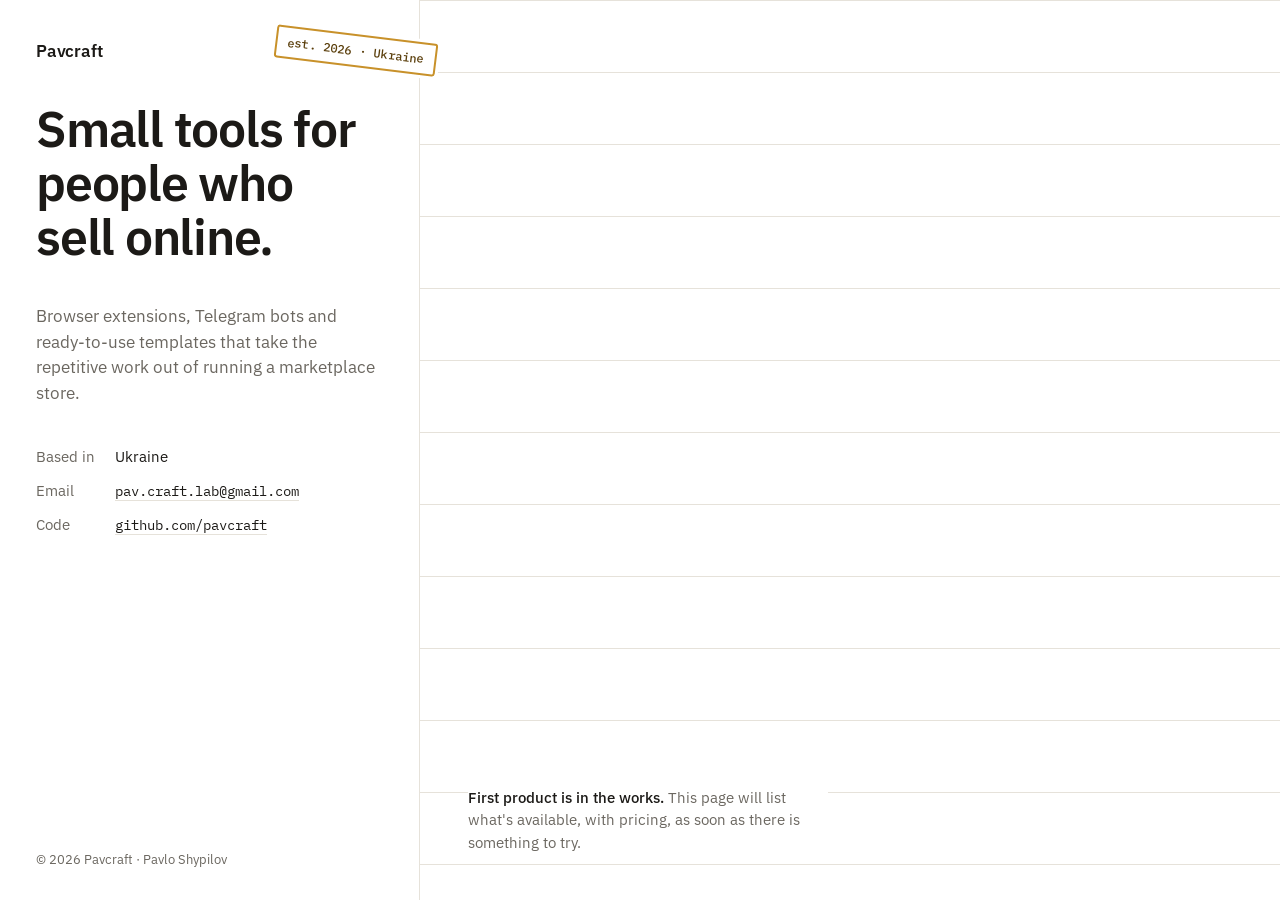
==== public/index.html @ 3c93ed0f "Add wrangler config for Cloudflare static assets Co-Authored-By: Claude Fable 5.1 <noreply@anthropic" ====
<!doctype html>
<html lang="en">
<head>
<meta charset="utf-8">
<meta name="viewport" content="width=device-width, initial-scale=1">
<title>Pavcraft</title>
<meta name="description" content="Pavcraft builds small software tools and automation for online sellers — browser extensions, Telegram bots and ready-to-use templates.">
<link rel="icon" href="data:image/svg+xml,%3Csvg xmlns='http://www.w3.org/2000/svg' viewBox='0 0 32 32'%3E%3Crect width='32' height='32' rx='4' fill='%23C8912A'/%3E%3Ctext x='16' y='22' font-family='sans-serif' font-size='18' font-weight='700' text-anchor='middle' fill='%23fff'%3EP%3C/text%3E%3C/svg%3E">
<link rel="preconnect" href="https://fonts.googleapis.com">
<link rel="preconnect" href="https://fonts.gstatic.com" crossorigin>
<link href="https://fonts.googleapis.com/css2?family=IBM+Plex+Mono:wght@400;500&family=IBM+Plex+Sans:wght@400;500;600&display=swap" rel="stylesheet">
<style>
  :root{
    --paper:#FFFFFF; --ink:#1C1A17; --muted:#6B6760; --line:#E6E2DA; --tag:#C8912A; --tag-ink:#5A3E0B;
  }
  *{box-sizing:border-box}
  html,body{margin:0;background:var(--paper);color:var(--ink);font-family:"IBM Plex Sans",system-ui,sans-serif;-webkit-font-smoothing:antialiased}
  body{min-height:100svh;display:grid;grid-template-columns:minmax(300px,420px) 1fr}
  .tag{
    border-right:1px solid var(--line);
    padding:40px 36px 32px;
    display:flex;flex-direction:column;gap:40px;
    position:relative;
  }
  .brand{font-size:17px;font-weight:600;letter-spacing:-.01em}
  h1{
    margin:0;font-size:clamp(34px,4.2vw,50px);line-height:1.08;letter-spacing:-.025em;font-weight:600;
    text-wrap:balance;max-width:11ch;
  }
  .what{color:var(--muted);font-size:17px;line-height:1.5;max-width:34ch;margin:0}
  dl{margin:0;display:grid;grid-template-columns:max-content 1fr;column-gap:20px;row-gap:12px;font-size:15px;line-height:1.45}
  dt{color:var(--muted)}
  dd{margin:0}
  dd a{color:var(--ink);text-decoration:none;border-bottom:1px solid var(--line);font-family:"IBM Plex Mono",ui-monospace,monospace;font-size:14px}
  dd a:hover{border-color:var(--ink)}
  dd a:focus-visible{outline:2px solid var(--tag);outline-offset:3px;border-radius:2px}
  .foot{margin-top:auto;color:var(--muted);font-size:13px}
  .stamp{
    position:absolute;right:-18px;top:34px;transform:rotate(7deg);
    font-family:"IBM Plex Mono",ui-monospace,monospace;font-size:12px;font-weight:500;letter-spacing:.02em;
    color:var(--tag-ink);background:var(--paper);
    border:2px solid var(--tag);border-radius:3px;padding:7px 10px;
    box-shadow:0 0 0 3px var(--paper);
  }
  .field{
    padding:40px 48px;display:flex;align-items:flex-end;
    background:
      linear-gradient(var(--line) 1px, transparent 1px) 0 0/100% 72px,
      var(--paper);
  }
  .note{color:var(--muted);font-size:15px;max-width:40ch;line-height:1.5;background:var(--paper);padding:6px 0;margin:0}
  .note strong{color:var(--ink);font-weight:500}
  @media (max-width:760px){
    body{grid-template-columns:1fr}
    .tag{border-right:0;border-bottom:1px solid var(--line);padding:32px 22px 28px;gap:28px}
    .stamp{right:14px;top:22px}
    .field{padding:28px 22px 40px;min-height:220px}
  }
  @media (prefers-reduced-motion:no-preference){
    .stamp{animation:settle .5s cubic-bezier(.2,.8,.2,1) both}
    @keyframes settle{from{transform:rotate(7deg) scale(1.15);opacity:0}to{transform:rotate(7deg) scale(1);opacity:1}}
  }
</style>
</head>
<body>
  <aside class="tag">
    <div class="brand">Pavcraft</div>
    <h1>Small tools for people who sell online.</h1>
    <p class="what">Browser extensions, Telegram bots and ready-to-use templates that take the repetitive work out of running a marketplace store.</p>
    <dl>
      <dt>Based in</dt><dd>Ukraine</dd>
      <dt>Email</dt><dd><a href="mailto:pav.craft.lab@gmail.com">pav.craft.lab@gmail.com</a></dd>
      <dt>Code</dt><dd><a href="https://github.com/pavcraft" rel="me">github.com/pavcraft</a></dd>
    </dl>
    <div class="foot">© 2026 Pavcraft · Pavlo Shypilov</div>
    <div class="stamp" aria-hidden="true">est. 2026 · Ukraine</div>
  </aside>
  <main class="field">
    <p class="note"><strong>First product is in the works.</strong> This page will list what's available, with pricing, as soon as there is something to try.</p>
  </main>
</body>
</html>
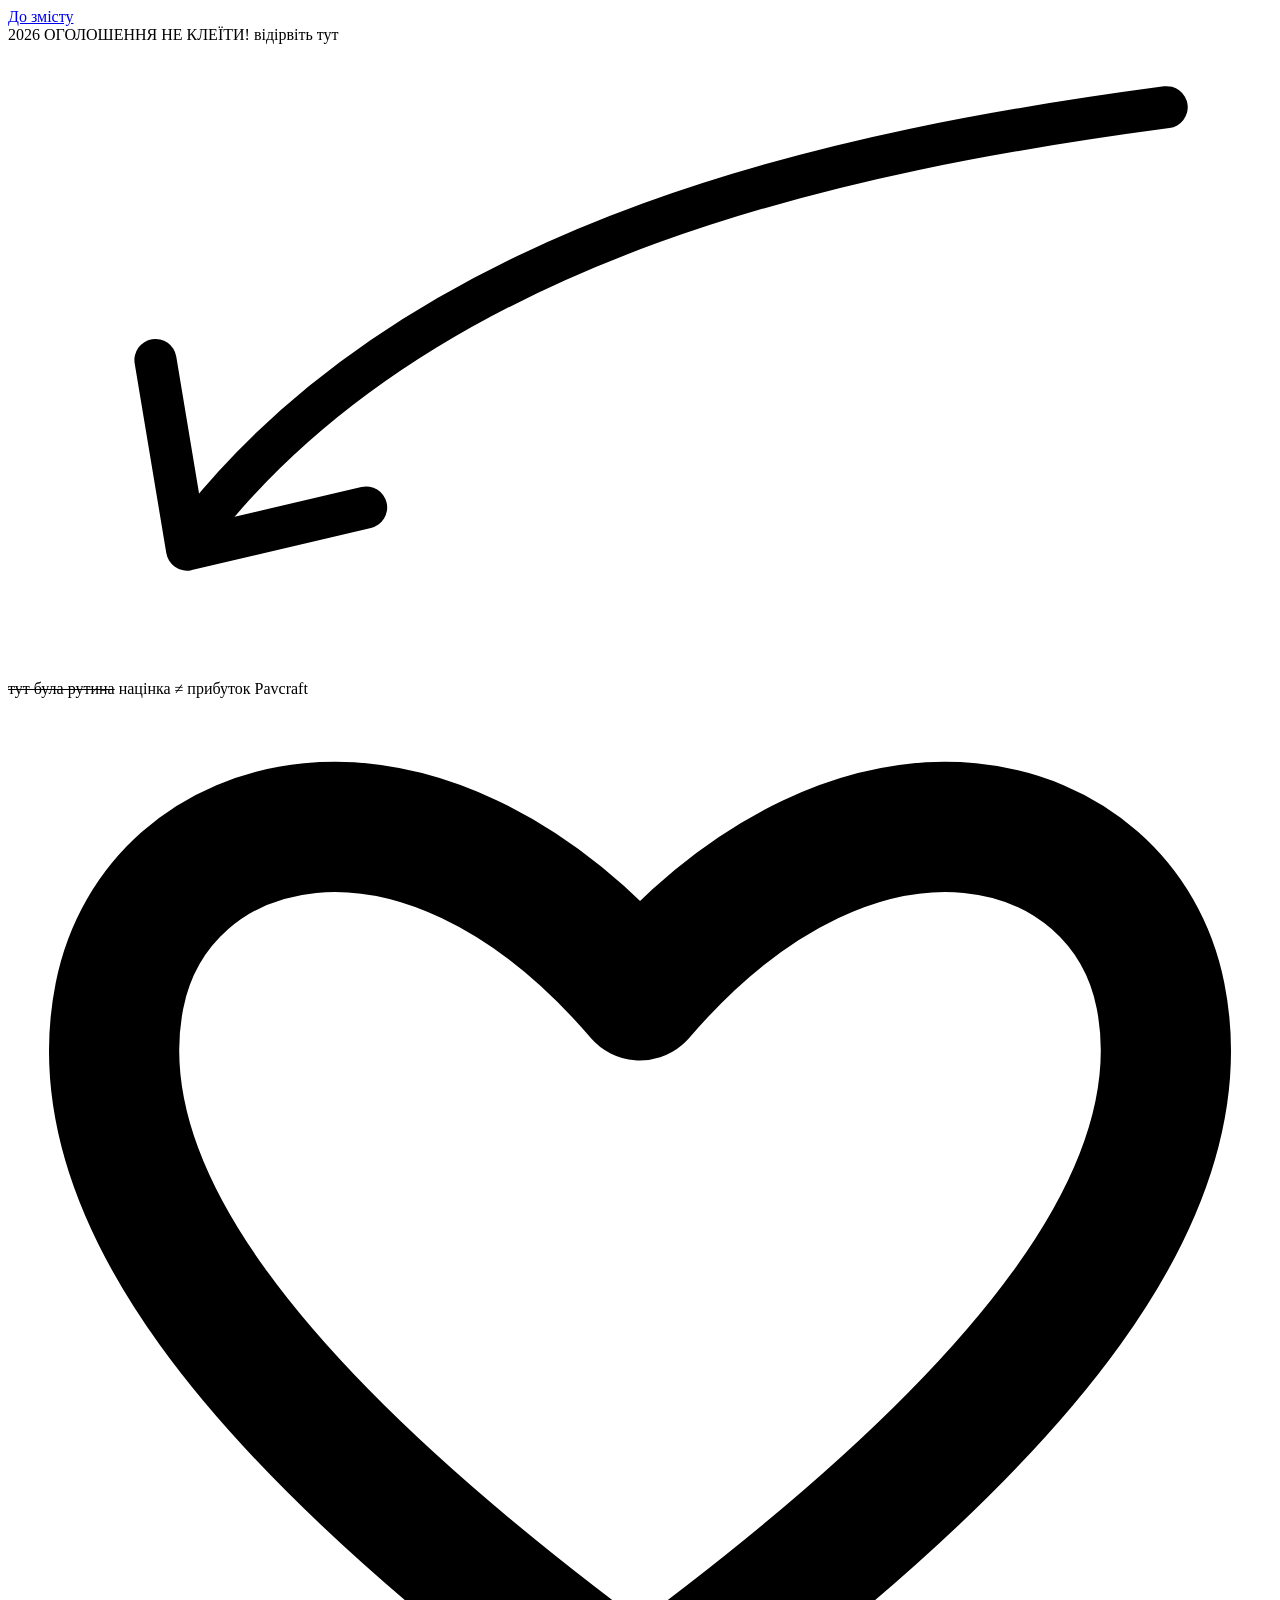
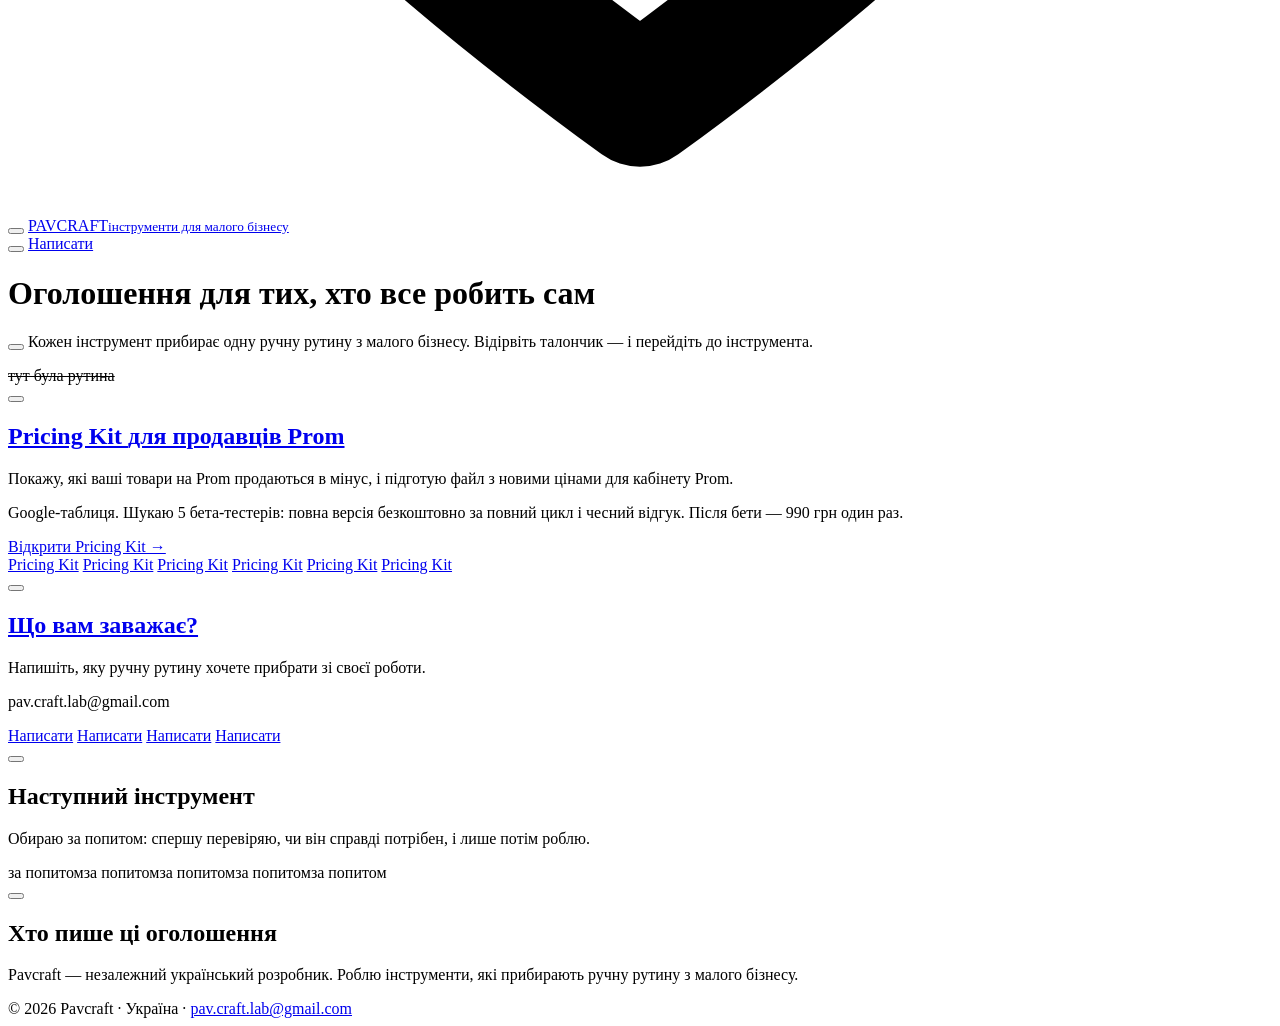
==== commit aedd3194: "Redesign home as a stairwell notice wall" ====
--- a/public/index.html
+++ b/public/index.html
@@ -1,82 +1,192 @@
-<!doctype html>
-<html lang="en">
-<head>
-<meta charset="utf-8">
-<meta name="viewport" content="width=device-width, initial-scale=1">
-<title>Pavcraft</title>
-<meta name="description" content="Pavcraft builds small software tools and automation for online sellers — browser extensions, Telegram bots and ready-to-use templates.">
-<link rel="icon" href="data:image/svg+xml,%3Csvg xmlns='http://www.w3.org/2000/svg' viewBox='0 0 32 32'%3E%3Crect width='32' height='32' rx='4' fill='%23C8912A'/%3E%3Ctext x='16' y='22' font-family='sans-serif' font-size='18' font-weight='700' text-anchor='middle' fill='%23fff'%3EP%3C/text%3E%3C/svg%3E">
-<link rel="preconnect" href="https://fonts.googleapis.com">
-<link rel="preconnect" href="https://fonts.gstatic.com" crossorigin>
-<link href="https://fonts.googleapis.com/css2?family=IBM+Plex+Mono:wght@400;500&family=IBM+Plex+Sans:wght@400;500;600&display=swap" rel="stylesheet">
-<style>
-  :root{
-    --paper:#FFFFFF; --ink:#1C1A17; --muted:#6B6760; --line:#E6E2DA; --tag:#C8912A; --tag-ink:#5A3E0B;
-  }
-  *{box-sizing:border-box}
-  html,body{margin:0;background:var(--paper);color:var(--ink);font-family:"IBM Plex Sans",system-ui,sans-serif;-webkit-font-smoothing:antialiased}
-  body{min-height:100svh;display:grid;grid-template-columns:minmax(300px,420px) 1fr}
-  .tag{
-    border-right:1px solid var(--line);
-    padding:40px 36px 32px;
-    display:flex;flex-direction:column;gap:40px;
-    position:relative;
-  }
-  .brand{font-size:17px;font-weight:600;letter-spacing:-.01em}
-  h1{
-    margin:0;font-size:clamp(34px,4.2vw,50px);line-height:1.08;letter-spacing:-.025em;font-weight:600;
-    text-wrap:balance;max-width:11ch;
-  }
-  .what{color:var(--muted);font-size:17px;line-height:1.5;max-width:34ch;margin:0}
-  dl{margin:0;display:grid;grid-template-columns:max-content 1fr;column-gap:20px;row-gap:12px;font-size:15px;line-height:1.45}
-  dt{color:var(--muted)}
-  dd{margin:0}
-  dd a{color:var(--ink);text-decoration:none;border-bottom:1px solid var(--line);font-family:"IBM Plex Mono",ui-monospace,monospace;font-size:14px}
-  dd a:hover{border-color:var(--ink)}
-  dd a:focus-visible{outline:2px solid var(--tag);outline-offset:3px;border-radius:2px}
-  .foot{margin-top:auto;color:var(--muted);font-size:13px}
-  .stamp{
-    position:absolute;right:-18px;top:34px;transform:rotate(7deg);
-    font-family:"IBM Plex Mono",ui-monospace,monospace;font-size:12px;font-weight:500;letter-spacing:.02em;
-    color:var(--tag-ink);background:var(--paper);
-    border:2px solid var(--tag);border-radius:3px;padding:7px 10px;
-    box-shadow:0 0 0 3px var(--paper);
-  }
-  .field{
-    padding:40px 48px;display:flex;align-items:flex-end;
-    background:
-      linear-gradient(var(--line) 1px, transparent 1px) 0 0/100% 72px,
-      var(--paper);
-  }
-  .note{color:var(--muted);font-size:15px;max-width:40ch;line-height:1.5;background:var(--paper);padding:6px 0;margin:0}
-  .note strong{color:var(--ink);font-weight:500}
-  @media (max-width:760px){
-    body{grid-template-columns:1fr}
-    .tag{border-right:0;border-bottom:1px solid var(--line);padding:32px 22px 28px;gap:28px}
-    .stamp{right:14px;top:22px}
-    .field{padding:28px 22px 40px;min-height:220px}
-  }
-  @media (prefers-reduced-motion:no-preference){
-    .stamp{animation:settle .5s cubic-bezier(.2,.8,.2,1) both}
-    @keyframes settle{from{transform:rotate(7deg) scale(1.15);opacity:0}to{transform:rotate(7deg) scale(1);opacity:1}}
-  }
-</style>
-</head>
-<body>
-  <aside class="tag">
-    <div class="brand">Pavcraft</div>
-    <h1>Small tools for people who sell online.</h1>
-    <p class="what">Browser extensions, Telegram bots and ready-to-use templates that take the repetitive work out of running a marketplace store.</p>
-    <dl>
-      <dt>Based in</dt><dd>Ukraine</dd>
-      <dt>Email</dt><dd><a href="mailto:pav.craft.lab@gmail.com">pav.craft.lab@gmail.com</a></dd>
-      <dt>Code</dt><dd><a href="https://github.com/pavcraft" rel="me">github.com/pavcraft</a></dd>
-    </dl>
-    <div class="foot">© 2026 Pavcraft · Pavlo Shypilov</div>
-    <div class="stamp" aria-hidden="true">est. 2026 · Ukraine</div>
-  </aside>
-  <main class="field">
-    <p class="note"><strong>First product is in the works.</strong> This page will list what's available, with pricing, as soon as there is something to try.</p>
-  </main>
-</body>
-</html>
+<!doctype html>
+<html lang="uk">
+<head>
+<meta charset="utf-8">
+<meta name="viewport" content="width=device-width, initial-scale=1">
+<title>Pavcraft — інструменти для малого бізнесу</title>
+<meta name="description" content="Pavcraft — незалежний український розробник. Інструменти, які прибирають ручну рутину з малого бізнесу. Перший — Pricing Kit, таблиця цін і маржі для продавців Prom.">
+<link rel="canonical" href="https://pavcraft.com/">
+<meta property="og:type" content="website">
+<meta property="og:url" content="https://pavcraft.com/">
+<meta property="og:title" content="Pavcraft — інструменти для малого бізнесу">
+<meta property="og:description" content="Кожен інструмент прибирає одну ручну рутину. Перший — Pricing Kit для продавців Prom.">
+<meta property="og:locale" content="uk_UA">
+<meta name="theme-color" content="#E7E3D9">
+<link rel="icon" href="/favicon-home.svg" type="image/svg+xml">
+<link rel="preload" href="/fonts/pangolin-cyrillic.woff2" as="font" type="font/woff2" crossorigin>
+<link rel="preload" href="/fonts/caveat-cyrillic.woff2" as="font" type="font/woff2" crossorigin>
+<link rel="stylesheet" href="/assets/wall.css">
+</head>
+<body>
+<a class="skip" href="#main">До змісту</a>
+<div class="wrap">
+
+  <div class="graffiti" aria-hidden="true">
+    <span class="g-year">2026</span>
+    <span class="g-noads">ОГОЛОШЕННЯ НЕ КЛЕЇТИ!</span>
+    <span class="g-tear">відірвіть тут
+      <svg viewBox="0 0 120 60" fill="none" stroke="currentColor" stroke-width="4" stroke-linecap="round" stroke-linejoin="round"><path d="M110 6 C 80 10, 40 18, 18 46"/><path d="M14 30 L 17 48 L 34 44"/></svg>
+    </span>
+    <span class="g-was"><s>тут була рутина</s></span>
+    <span class="g-fop">націнка ≠ прибуток</span>
+    <span class="g-heart">Pavcraft
+      <svg viewBox="0 0 34 30" fill="none" stroke="currentColor" stroke-width="3.5" stroke-linecap="round" stroke-linejoin="round"><path d="M17 27 C 6 19, 2 13, 3 8 C 4 3, 11 1, 17 8 C 23 1, 30 3, 31 8 C 32 13, 28 19, 17 27 Z"/></svg>
+    </span>
+  </div>
+
+  <header class="strip">
+    <div class="paper brand" data-drag="brand">
+      <button class="tape small" type="button" aria-label="Відклеїти табличку Pavcraft. Переміщуйте стрілками клавіатури"></button>
+      <a href="/">PAVCRAFT<small>інструменти для малого бізнесу</small></a>
+    </div>
+    <nav class="paper slip" data-drag="nav" aria-label="Контакти">
+      <button class="tape small" type="button" aria-label="Відклеїти записку «Написати». Переміщуйте стрілками клавіатури"></button>
+      <a href="mailto:pav.craft.lab@gmail.com" aria-label="Написати Pavcraft на пошту">Написати</a>
+    </nav>
+  </header>
+
+  <main id="main">
+    <div class="hero">
+      <h1>Оголошення для тих, хто все робить сам</h1>
+      <p class="paper note" data-drag="note">
+        <button class="tape" type="button" aria-label="Відклеїти записку. Переміщуйте стрілками клавіатури" style="--tape-w:90px;--tape-r:4deg"></button>
+        Кожен інструмент прибирає одну ручну рутину з малого бізнесу. Відірвіть талончик — і перейдіть до інструмента.
+      </p>
+      <span class="g-hero" aria-hidden="true"><s>тут була рутина</s></span>
+    </div>
+
+    <div class="notices">
+      <article class="paper notice pk" data-drag="pk" aria-labelledby="n-pk">
+        <button class="tape" type="button" aria-label="Відклеїти оголошення Pricing Kit. Переміщуйте стрілками клавіатури"></button>
+        <div class="sheet">
+          <h2 id="n-pk"><a href="/pricing-kit/">Pricing Kit <span class="for">для продавців Prom</span></a></h2>
+          <p>Покажу, які ваші товари на Prom продаються в мінус, і підготую файл з новими цінами для кабінету Prom.</p>
+          <p class="meta">Google-таблиця. <span class="pen">Шукаю 5 бета-тестерів:</span> повна версія безкоштовно за повний цикл і чесний відгук. Після бети — 990 грн один раз.</p>
+          <a class="open" href="/pricing-kit/" tabindex="-1">Відкрити Pricing Kit →</a>
+        </div>
+        <div class="tabs" aria-hidden="true">
+          <span class="tab gone"></span>
+          <a class="tab" href="/pricing-kit/" tabindex="-1"><span>Pricing Kit</span></a>
+          <a class="tab" href="/pricing-kit/" tabindex="-1"><span>Pricing Kit</span></a>
+          <a class="tab" href="/pricing-kit/" tabindex="-1"><span>Pricing Kit</span></a>
+          <a class="tab" href="/pricing-kit/" tabindex="-1"><span>Pricing Kit</span></a>
+          <a class="tab" href="/pricing-kit/" tabindex="-1"><span>Pricing Kit</span></a>
+          <a class="tab" href="/pricing-kit/" tabindex="-1"><span>Pricing Kit</span></a>
+        </div>
+      </article>
+
+      <article class="paper notice ask" data-drag="ask" aria-labelledby="n-ask">
+        <button class="tape" type="button" aria-label="Відклеїти оголошення «Що вам заважає?». Переміщуйте стрілками клавіатури"></button>
+        <div class="sheet">
+          <h2 id="n-ask"><a href="mailto:pav.craft.lab@gmail.com?subject=Pavcraft%20%E2%80%94%20%D1%80%D1%83%D1%82%D0%B8%D0%BD%D0%B0">Що вам заважає?</a></h2>
+          <p>Напишіть, яку ручну рутину хочете прибрати зі своєї роботи.</p>
+          <p class="meta">pav.craft.lab@gmail.com</p>
+        </div>
+        <div class="tabs" aria-hidden="true">
+          <a class="tab" href="mailto:pav.craft.lab@gmail.com?subject=Pavcraft%20%E2%80%94%20%D1%80%D1%83%D1%82%D0%B8%D0%BD%D0%B0" tabindex="-1"><span>Написати</span></a>
+          <a class="tab" href="mailto:pav.craft.lab@gmail.com?subject=Pavcraft%20%E2%80%94%20%D1%80%D1%83%D1%82%D0%B8%D0%BD%D0%B0" tabindex="-1"><span>Написати</span></a>
+          <span class="tab gone"></span>
+          <a class="tab" href="mailto:pav.craft.lab@gmail.com?subject=Pavcraft%20%E2%80%94%20%D1%80%D1%83%D1%82%D0%B8%D0%BD%D0%B0" tabindex="-1"><span>Написати</span></a>
+          <a class="tab" href="mailto:pav.craft.lab@gmail.com?subject=Pavcraft%20%E2%80%94%20%D1%80%D1%83%D1%82%D0%B8%D0%BD%D0%B0" tabindex="-1"><span>Написати</span></a>
+        </div>
+      </article>
+
+      <article class="paper notice old next" data-drag="next" aria-labelledby="n-next">
+        <button class="tape" type="button" aria-label="Відклеїти оголошення «Наступний інструмент». Переміщуйте стрілками клавіатури"></button>
+        <div class="sheet">
+          <h2 id="n-next">Наступний інструмент</h2>
+          <p>Обираю за попитом: спершу перевіряю, чи він справді потрібен, і лише потім роблю.</p>
+        </div>
+        <div class="tabs" aria-hidden="true">
+          <span class="tab"><span>за попитом</span></span><span class="tab"><span>за попитом</span></span><span class="tab"><span>за попитом</span></span><span class="tab"><span>за попитом</span></span><span class="tab"><span>за попитом</span></span>
+        </div>
+      </article>
+
+      <article class="paper notice about" data-drag="about" aria-labelledby="n-about">
+        <button class="tape" type="button" aria-label="Відклеїти записку «Хто пише ці оголошення». Переміщуйте стрілками клавіатури"></button>
+        <div class="sheet">
+          <h2 id="n-about">Хто пише ці оголошення</h2>
+          <p>Pavcraft — незалежний український розробник. Роблю інструменти, які прибирають ручну рутину з малого бізнесу.</p>
+        </div>
+      </article>
+    </div>
+  </main>
+
+  <footer class="foot">
+    <span>© 2026 Pavcraft · Україна · <a href="mailto:pav.craft.lab@gmail.com">pav.craft.lab@gmail.com</a></span>
+    <button class="reset" type="button" hidden>Повісити все як було</button>
+    <span class="sr" aria-live="polite" id="wall-live"></span>
+  </footer>
+</div>
+<script>
+(function(){
+  var KEY='pavcraft-wall-v2'+(matchMedia('(max-width:860px)').matches?'-m':'-d'), reduce=matchMedia('(prefers-reduced-motion: reduce)').matches;
+  var store={}; try{store=JSON.parse(localStorage.getItem(KEY)||'{}')}catch(e){}
+  var reset=document.querySelector('.reset'), live=document.getElementById('wall-live'), top=10, papers=[].slice.call(document.querySelectorAll('[data-drag]'));
+  function save(){try{localStorage.setItem(KEY,JSON.stringify(store))}catch(e){} reset.hidden=!Object.keys(store).length}
+  function apply(el){var s=store[el.dataset.drag]; if(!s)return; el.style.setProperty('--dx',s.dx+'px');el.style.setProperty('--dy',s.dy+'px');el.style.setProperty('--r',s.r+'deg');el.style.zIndex=s.z; top=Math.max(top,s.z)}
+  function unapply(el){el.style.removeProperty('--dx');el.style.removeProperty('--dy');el.style.removeProperty('--r');el.style.zIndex=''}
+  // keep a stuck paper fully on the wall: inside the viewport width and below the top of the page
+  function fit(el){var s=store[el.dataset.drag]; if(!s)return; var r=el.getBoundingClientRect(), vw=document.documentElement.clientWidth, m=6;
+    if(r.width<vw-2*m){ if(r.left<m)s.dx+=m-r.left; else if(r.right>vw-m)s.dx-=r.right-(vw-m); } else s.dx-=r.left;
+    var docTop=r.top+scrollY; if(docTop<m+20)s.dy+=m+20-docTop;
+    s.dx=Math.round(s.dx); s.dy=Math.round(s.dy); apply(el)}
+  papers.forEach(function(el){apply(el);fit(el)}); reset.hidden=!Object.keys(store).length;
+
+  var drag=null, moved=false;
+  function start(el,e,immediate){
+    var s=store[el.dataset.drag]||{dx:0,dy:0};
+    drag={el:el,id:e.pointerId,x:e.clientX,y:e.clientY,dx:s.dx,dy:s.dy,on:immediate};
+    if(immediate)lift(el);
+    el.setPointerCapture&&el.setPointerCapture(e.pointerId);
+  }
+  function lift(el){el.classList.remove('settle');el.classList.add('lifted');el.style.zIndex=++top;document.body.style.userSelect='none'}
+  document.addEventListener('pointerdown',function(e){
+    moved=false;
+    if(e.button!==0)return;
+    var tape=e.target.closest('.tape'), el=e.target.closest('[data-drag]');
+    if(!el)return;
+    if(tape){e.preventDefault();start(el,e,true);return}
+    if(e.pointerType==='mouse'&&!e.target.closest('a,button'))start(el,e,false);
+  });
+  document.addEventListener('pointermove',function(e){
+    if(!drag||e.pointerId!==drag.id)return;
+    var mx=e.clientX-drag.x,my=e.clientY-drag.y;
+    if(!drag.on){if(Math.abs(mx)+Math.abs(my)<5)return;drag.on=true;lift(drag.el)}
+    moved=true;
+    drag.el.style.setProperty('--dx',(drag.dx+mx)+'px');drag.el.style.setProperty('--dy',(drag.dy+my)+'px');
+  });
+  function end(e){
+    if(!drag||e.pointerId!==drag.id)return;
+    var el=drag.el;
+    if(drag.on){
+      el.classList.remove('lifted');
+      if(e.type==='pointercancel'){ if(store[el.dataset.drag])apply(el); else unapply(el); moved=false; }
+      else{
+        var r=Math.round((Math.random()*6-3)*10)/10;
+        store[el.dataset.drag]={dx:Math.round(drag.dx+(e.clientX-drag.x)),dy:Math.round(drag.dy+(e.clientY-drag.y)),r:r,z:top};
+        el.classList.remove('settle'); apply(el); fit(el); save();
+      }
+    }
+    document.body.style.userSelect=''; drag=null;
+  }
+  document.addEventListener('pointerup',end); document.addEventListener('pointercancel',end);
+  document.addEventListener('click',function(e){if(moved&&e.target.closest('[data-drag]')){e.preventDefault();e.stopPropagation();moved=false}},true);
+
+  document.addEventListener('keydown',function(e){
+    var tape=e.target.closest&&e.target.closest('.tape'); if(!tape)return;
+    var k={ArrowLeft:[-1,0],ArrowRight:[1,0],ArrowUp:[0,-1],ArrowDown:[0,1]}[e.key]; if(!k)return;
+    e.preventDefault(); var el=tape.closest('[data-drag]'), s=store[el.dataset.drag]||{dx:0,dy:0,r:parseFloat(getComputedStyle(el).getPropertyValue('--r'))||0}, step=e.shiftKey?48:16;
+    store[el.dataset.drag]={dx:s.dx+k[0]*step,dy:s.dy+k[1]*step,r:s.r,z:++top}; apply(el); fit(el); save();
+    live.textContent='Переклеєно';
+  });
+  reset.addEventListener('click',function(){store={};save();papers.forEach(unapply);live.textContent='Усе повішено як було'});
+
+  if(!reduce)document.addEventListener('click',function(e){
+    var t=e.target.closest('a.tab'); if(!t||e.button!==0||e.metaKey||e.ctrlKey||e.shiftKey||e.altKey)return;
+    e.preventDefault(); t.classList.add('tearing'); setTimeout(function(){location.href=t.href},380);
+  });
+})();
+</script>
+</body>
+</html>
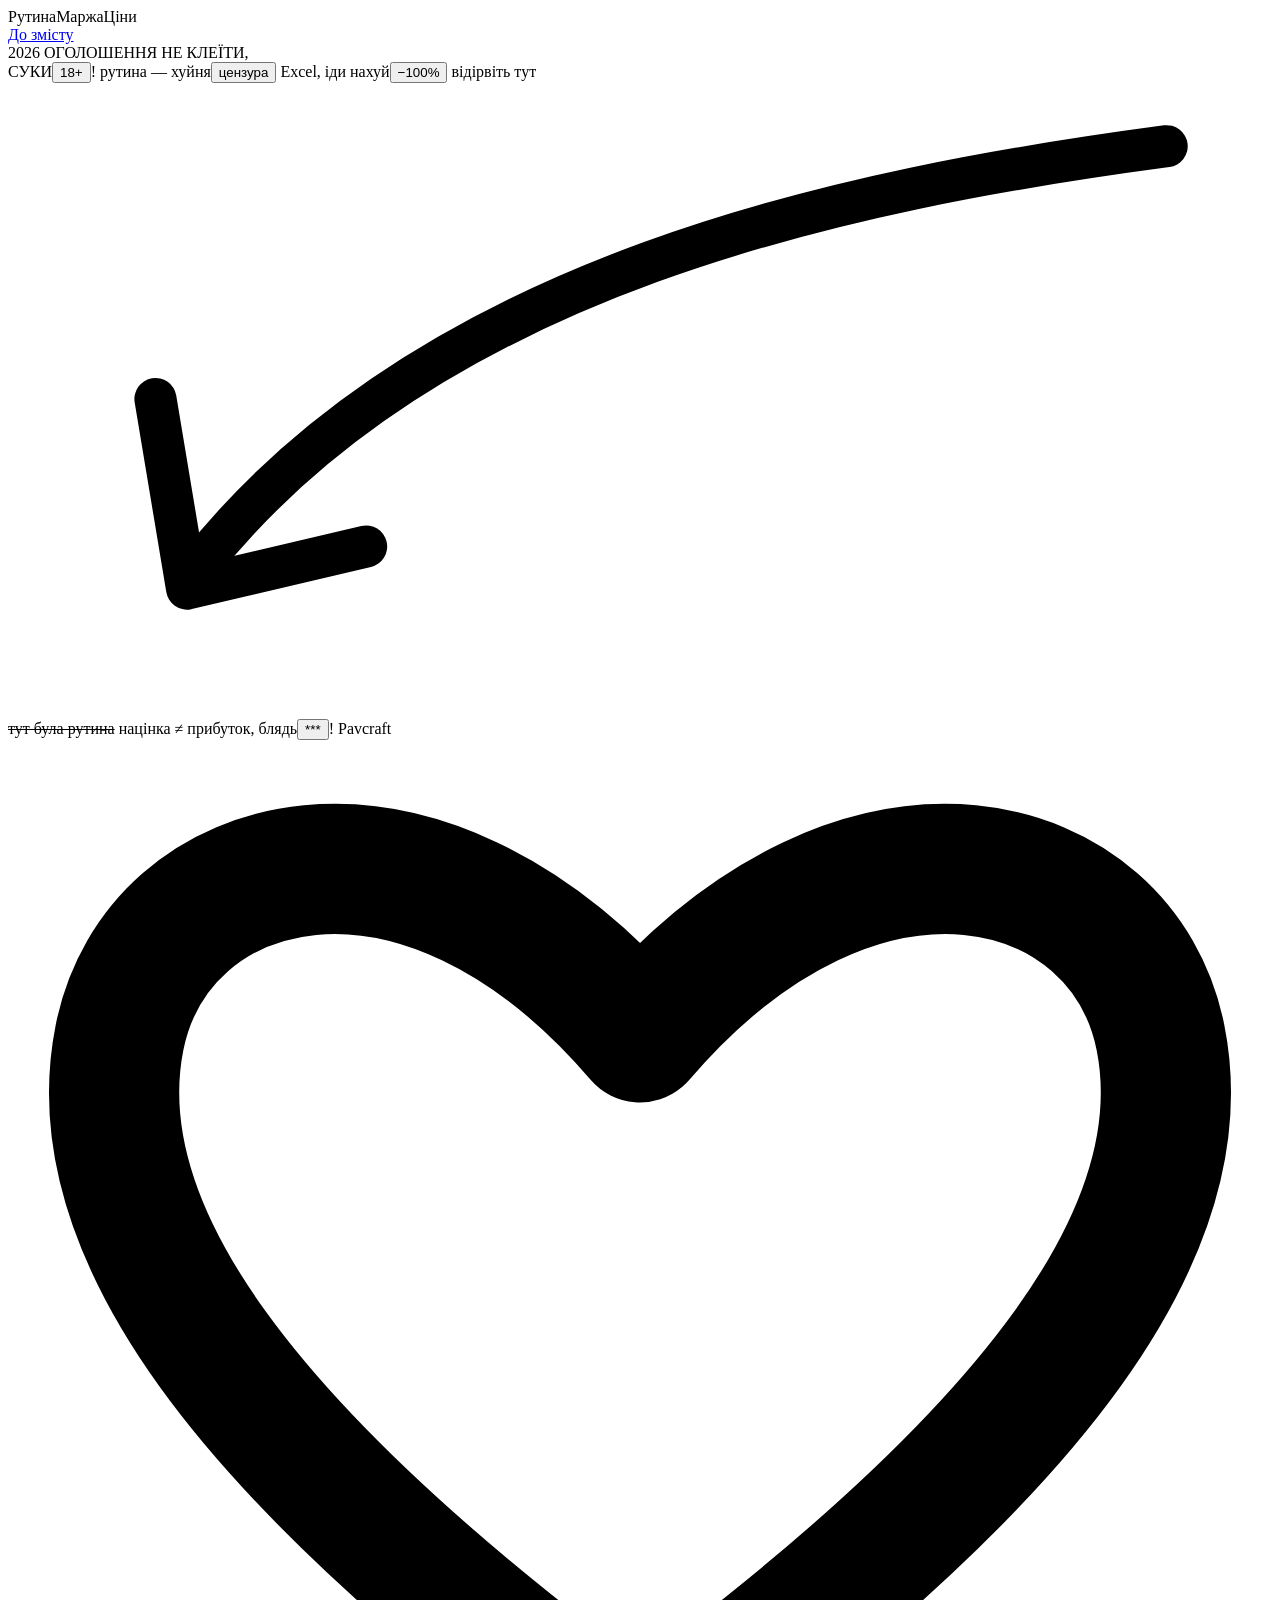
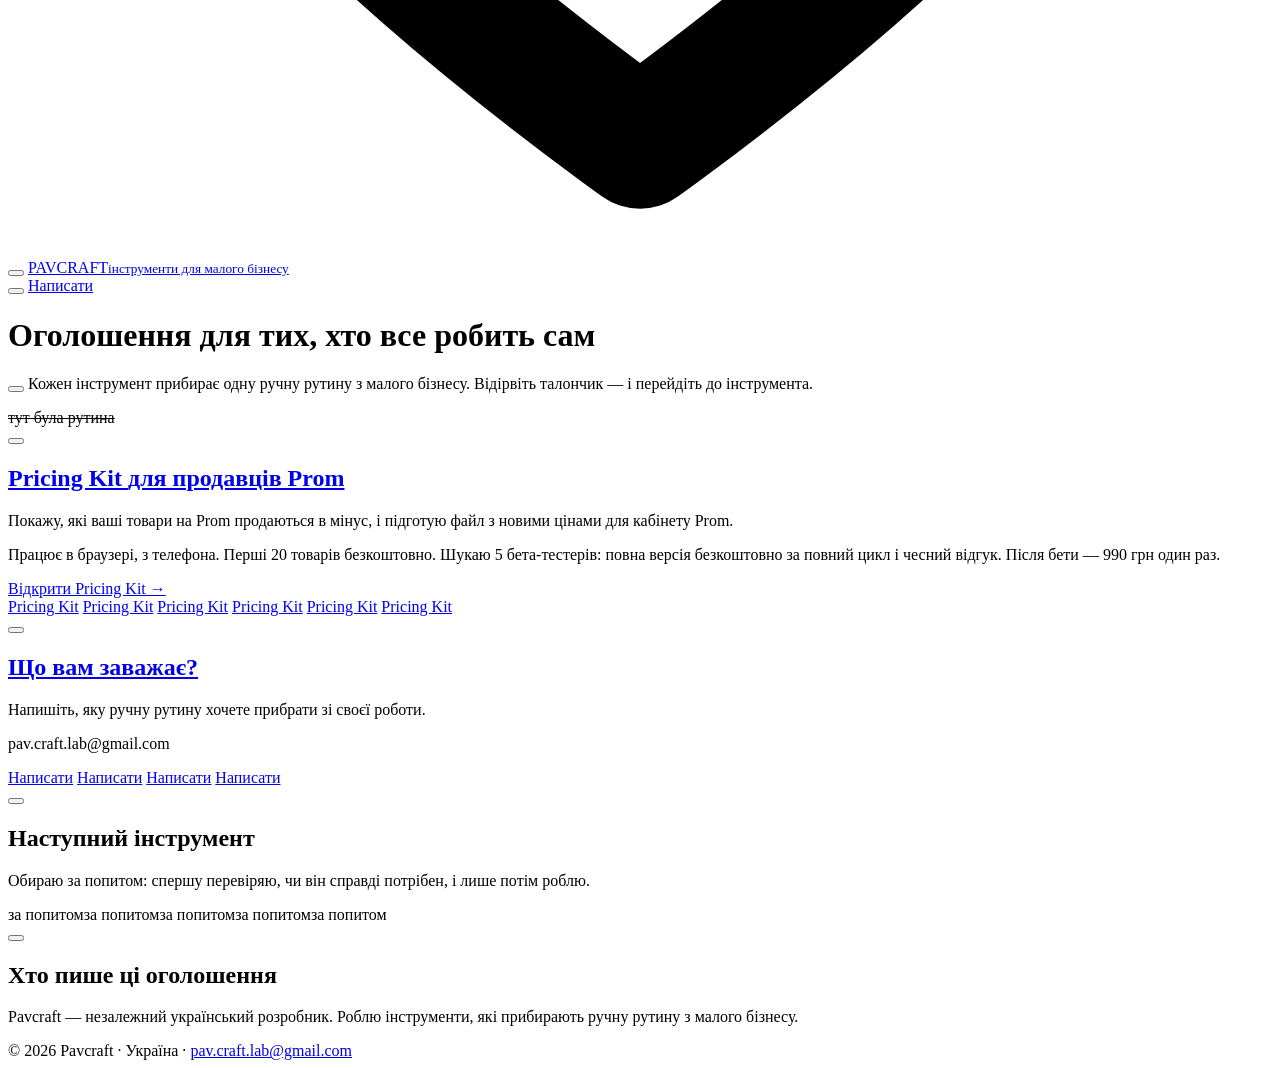
==== commit b05f37e3: "Home: tear tabs by pulling, censored scribbles" ====
--- a/public/index.html
+++ b/public/index.html
@@ -4,32 +4,35 @@
 <meta charset="utf-8">
 <meta name="viewport" content="width=device-width, initial-scale=1">
 <title>Pavcraft — інструменти для малого бізнесу</title>
-<meta name="description" content="Pavcraft — незалежний український розробник. Інструменти, які прибирають ручну рутину з малого бізнесу. Перший — Pricing Kit, таблиця цін і маржі для продавців Prom.">
+<meta name="description" content="Pavcraft — незалежний український розробник. Інструменти, які прибирають ручну рутину з малого бізнесу. Перший — Pricing Kit: ціни й маржа для продавців Prom.">
 <link rel="canonical" href="https://pavcraft.com/">
 <meta property="og:type" content="website">
 <meta property="og:url" content="https://pavcraft.com/">
 <meta property="og:title" content="Pavcraft — інструменти для малого бізнесу">
 <meta property="og:description" content="Кожен інструмент прибирає одну ручну рутину. Перший — Pricing Kit для продавців Prom.">
 <meta property="og:locale" content="uk_UA">
-<meta name="theme-color" content="#E7E3D9">
+<meta name="theme-color" content="#D9FF41">
 <link rel="icon" href="/favicon-home.svg" type="image/svg+xml">
-<link rel="preload" href="/fonts/pangolin-cyrillic.woff2" as="font" type="font/woff2" crossorigin>
-<link rel="preload" href="/fonts/caveat-cyrillic.woff2" as="font" type="font/woff2" crossorigin>
-<link rel="stylesheet" href="/assets/wall.css">
+<link rel="preload" href="/fonts/playpen-cyrillic.woff2" as="font" type="font/woff2" crossorigin>
+<link rel="preload" href="/fonts/shantell-cyrillic.woff2" as="font" type="font/woff2" crossorigin>
+<link rel="stylesheet" href="/assets/wall.css?v=12">
 </head>
 <body>
+<div class="bigwords" aria-hidden="true"><span class="bw1">Рутина</span><span class="bw2">Маржа</span><span class="bw3">Ціни</span></div>
 <a class="skip" href="#main">До змісту</a>
 <div class="wrap">
 
   <div class="graffiti" aria-hidden="true">
-    <span class="g-year">2026</span>
-    <span class="g-noads">ОГОЛОШЕННЯ НЕ КЛЕЇТИ!</span>
-    <span class="g-tear">відірвіть тут
+    <span class="g-year" data-drag="g-year">2026</span>
+    <span class="g-noads" data-drag="g-noads">ОГОЛОШЕННЯ НЕ КЛЕЇТИ,<br><span class="cz">СУКИ<button class="sticker st-round" type="button" tabindex="-1">18+</button></span>!</span>
+    <span class="g-rut" data-drag="g-rut">рутина — <span class="cz">хуйня<button class="sticker st-tape" type="button" tabindex="-1">цензура</button></span></span>
+    <span class="g-excel" data-drag="g-excel">Excel, іди <span class="cz">нахуй<button class="sticker st-price" type="button" tabindex="-1">−100%</button></span></span>
+    <span class="g-tear" data-drag="g-tear">відірвіть тут
       <svg viewBox="0 0 120 60" fill="none" stroke="currentColor" stroke-width="4" stroke-linecap="round" stroke-linejoin="round"><path d="M110 6 C 80 10, 40 18, 18 46"/><path d="M14 30 L 17 48 L 34 44"/></svg>
     </span>
-    <span class="g-was"><s>тут була рутина</s></span>
-    <span class="g-fop">націнка ≠ прибуток</span>
-    <span class="g-heart">Pavcraft
+    <span class="g-was" data-drag="g-was"><s>тут була рутина</s></span>
+    <span class="g-fop" data-drag="g-fop">націнка ≠ прибуток, <span class="cz">блядь<button class="sticker st-blue" type="button" tabindex="-1">***</button></span>!</span>
+    <span class="g-heart" data-drag="g-heart">Pavcraft
       <svg viewBox="0 0 34 30" fill="none" stroke="currentColor" stroke-width="3.5" stroke-linecap="round" stroke-linejoin="round"><path d="M17 27 C 6 19, 2 13, 3 8 C 4 3, 11 1, 17 8 C 23 1, 30 3, 31 8 C 32 13, 28 19, 17 27 Z"/></svg>
     </span>
   </div>
@@ -47,12 +50,12 @@
 
   <main id="main">
     <div class="hero">
-      <h1>Оголошення для тих, хто все робить сам</h1>
+      <h1 data-drag="h1">Оголошення для тих, хто все робить сам</h1>
       <p class="paper note" data-drag="note">
         <button class="tape" type="button" aria-label="Відклеїти записку. Переміщуйте стрілками клавіатури" style="--tape-w:90px;--tape-r:4deg"></button>
         Кожен інструмент прибирає одну ручну рутину з малого бізнесу. Відірвіть талончик — і перейдіть до інструмента.
       </p>
-      <span class="g-hero" aria-hidden="true"><s>тут була рутина</s></span>
+      <span class="g-hero" data-drag="g-hero" aria-hidden="true"><s>тут була рутина</s></span>
     </div>
 
     <div class="notices">
@@ -61,8 +64,8 @@
         <div class="sheet">
           <h2 id="n-pk"><a href="/pricing-kit/">Pricing Kit <span class="for">для продавців Prom</span></a></h2>
           <p>Покажу, які ваші товари на Prom продаються в мінус, і підготую файл з новими цінами для кабінету Prom.</p>
-          <p class="meta">Google-таблиця. <span class="pen">Шукаю 5 бета-тестерів:</span> повна версія безкоштовно за повний цикл і чесний відгук. Після бети — 990 грн один раз.</p>
-          <a class="open" href="/pricing-kit/" tabindex="-1">Відкрити Pricing Kit →</a>
+          <p class="meta">Працює в браузері, з телефона. Перші 20 товарів безкоштовно. <span class="pen">Шукаю 5 бета-тестерів:</span> повна версія безкоштовно за повний цикл і чесний відгук. Після бети — 990 грн один раз.</p>
+          <a class="open" href="/pricing-kit/">Відкрити Pricing Kit →</a>
         </div>
         <div class="tabs" aria-hidden="true">
           <span class="tab gone"></span>
@@ -132,24 +135,34 @@
     var docTop=r.top+scrollY; if(docTop<m+20)s.dy+=m+20-docTop;
     s.dx=Math.round(s.dx); s.dy=Math.round(s.dy); apply(el)}
   papers.forEach(function(el){apply(el);fit(el)}); reset.hidden=!Object.keys(store).length;
+  function refit(){papers.forEach(function(el){if(store[el.dataset.drag])fit(el)});save()}
+  if(document.fonts&&document.fonts.ready)document.fonts.ready.then(refit); addEventListener('resize',refit);
 
   var drag=null, moved=false;
   function start(el,e,immediate){
     var s=store[el.dataset.drag]||{dx:0,dy:0};
     drag={el:el,id:e.pointerId,x:e.clientX,y:e.clientY,dx:s.dx,dy:s.dy,on:immediate};
     if(immediate)lift(el);
-    el.setPointerCapture&&el.setPointerCapture(e.pointerId);
+    try{el.setPointerCapture(e.pointerId)}catch(_){}
   }
-  function lift(el){el.classList.remove('settle');el.classList.add('lifted');el.style.zIndex=++top;document.body.style.userSelect='none'}
+  function lift(el){var sel=window.getSelection&&window.getSelection(); if(sel)sel.removeAllRanges(); el.classList.remove('settle');el.classList.add('lifted');el.style.zIndex=++top;document.body.style.userSelect='none'}
   document.addEventListener('pointerdown',function(e){
     moved=false;
     if(e.button!==0)return;
     var tape=e.target.closest('.tape'), el=e.target.closest('[data-drag]');
     if(!el)return;
+    if(e.target.closest('a.tab'))return;
     if(tape){e.preventDefault();start(el,e,true);return}
-    if(e.pointerType==='mouse'&&!e.target.closest('a,button'))start(el,e,false);
-  });
+    if(e.pointerType==='mouse'){e.preventDefault();start(el,e,false);return}
+    // touch: hold still for a moment to pick a thing up; a normal swipe keeps scrolling the page
+    var h={el:el,id:e.pointerId,x:e.clientX,y:e.clientY}; hold=h;
+    h.timer=setTimeout(function(){if(hold===h){hold=null;start(el,{pointerId:h.id,clientX:h.x,clientY:h.y},true)}},320);
+  });
+  var hold=null;
+  document.addEventListener('dragstart',function(e){if(e.target.closest&&e.target.closest('[data-drag]'))e.preventDefault()});
+  document.addEventListener('touchmove',function(e){if(drag&&drag.on)e.preventDefault()},{passive:false});
   document.addEventListener('pointermove',function(e){
+    if(hold&&e.pointerId===hold.id&&Math.abs(e.clientX-hold.x)+Math.abs(e.clientY-hold.y)>8){clearTimeout(hold.timer);hold=null}
     if(!drag||e.pointerId!==drag.id)return;
     var mx=e.clientX-drag.x,my=e.clientY-drag.y;
     if(!drag.on){if(Math.abs(mx)+Math.abs(my)<5)return;drag.on=true;lift(drag.el)}
@@ -157,11 +170,13 @@
     drag.el.style.setProperty('--dx',(drag.dx+mx)+'px');drag.el.style.setProperty('--dy',(drag.dy+my)+'px');
   });
   function end(e){
+    if(hold&&e.pointerId===hold.id){clearTimeout(hold.timer);hold=null}
     if(!drag||e.pointerId!==drag.id)return;
     var el=drag.el;
     if(drag.on){
       el.classList.remove('lifted');
       if(e.type==='pointercancel'){ if(store[el.dataset.drag])apply(el); else unapply(el); moved=false; }
+      else if(Math.abs(e.clientX-drag.x)+Math.abs(e.clientY-drag.y)<3){ if(store[el.dataset.drag])apply(el); else unapply(el); }
       else{
         var r=Math.round((Math.random()*6-3)*10)/10;
         store[el.dataset.drag]={dx:Math.round(drag.dx+(e.clientX-drag.x)),dy:Math.round(drag.dy+(e.clientY-drag.y)),r:r,z:top};
@@ -178,13 +193,62 @@
     var k={ArrowLeft:[-1,0],ArrowRight:[1,0],ArrowUp:[0,-1],ArrowDown:[0,1]}[e.key]; if(!k)return;
     e.preventDefault(); var el=tape.closest('[data-drag]'), s=store[el.dataset.drag]||{dx:0,dy:0,r:parseFloat(getComputedStyle(el).getPropertyValue('--r'))||0}, step=e.shiftKey?48:16;
     store[el.dataset.drag]={dx:s.dx+k[0]*step,dy:s.dy+k[1]*step,r:s.r,z:++top}; apply(el); fit(el); save();
-    live.textContent='Переклеєно';
+    live.textContent='';setTimeout(function(){live.textContent='Переклеєно'},30);
   });
   reset.addEventListener('click',function(){store={};save();papers.forEach(unapply);live.textContent='Усе повішено як було'});
 
-  if(!reduce)document.addEventListener('click',function(e){
-    var t=e.target.closest('a.tab'); if(!t||e.button!==0||e.metaKey||e.ctrlKey||e.shiftKey||e.altKey)return;
-    e.preventDefault(); t.classList.add('tearing'); setTimeout(function(){location.href=t.href},380);
+  // tear-off tabs: press, pull and the tab comes off in your hand; a plain tap tears it too
+  var pull=null, pulled=false;
+  function go(t,delay){setTimeout(function(){location.href=t.href},delay)}
+  document.addEventListener('pointerdown',function(e){
+    var t=e.target.closest('a.tab'); if(!t||e.button!==0)return;
+    pulled=false; pull={t:t,id:e.pointerId,x:e.clientX,y:e.clientY,r:t.getBoundingClientRect(),ghost:null,armed:e.pointerType!=='touch'};
+    // on touch the tab must be held still for a moment before it can be pulled, so a swipe over it still scrolls the page
+    if(!pull.armed){var p0=pull;p0.timer=setTimeout(function(){if(pull===p0){p0.armed=true;t.classList.add('armed');try{t.setPointerCapture(p0.id)}catch(_){}}},260)}
+    else try{t.setPointerCapture(e.pointerId)}catch(_){}
+  });
+  document.addEventListener('pointermove',function(e){
+    if(!pull||e.pointerId!==pull.id)return;
+    var dx=e.clientX-pull.x, dy=e.clientY-pull.y, d=Math.sqrt(dx*dx+dy*dy);
+    if(!pull.armed){ if(d>8){clearTimeout(pull.timer);pull=null} return; }
+    if(d<6&&!pull.ghost)return;
+    pulled=true;
+    if(!pull.ghost){
+      if(d<70){ pull.t.classList.add('pulling'); pull.t.style.transform='rotate('+Math.max(-35,Math.min(35,-dx*.45))+'deg) translateY('+Math.max(0,dy)*.18+'px)'; return; }
+      var g=pull.t.cloneNode(true), r=pull.r;
+      g.classList.remove('pulling'); g.classList.add('tab-ghost'); g.removeAttribute('href'); g.style.transform='';
+      g.style.cssText+=';left:'+r.left+'px;top:'+r.top+'px;width:'+r.width+'px;height:'+r.height+'px;background:'+getComputedStyle(pull.t).backgroundColor;
+      document.body.appendChild(g); pull.ghost=g;
+      pull.t.style.transform=''; pull.t.classList.remove('pulling'); pull.t.classList.add('gone');
+    }
+    pull.ghost.style.transform='translate('+dx+'px,'+dy+'px) rotate('+(dx*.06)+'deg)';
+  });
+  function release(e){
+    if(!pull||e.pointerId!==pull.id)return;
+    var p=pull; pull=null; clearTimeout(p.timer); p.t.classList.remove('armed');
+    if(p.ghost){
+      if(e.type==='pointercancel'){p.ghost.remove();p.t.classList.remove('gone');return}
+      var dx=e.clientX-p.x, dy=e.clientY-p.y;
+      if(!reduce){p.ghost.style.transition='transform .4s cubic-bezier(.5,0,.75,0),opacity .4s';p.ghost.style.transform='translate('+(dx+20)+'px,'+(dy+220)+'px) rotate('+(dx*.06+40)+'deg)';p.ghost.style.opacity='0'}
+      setTimeout(function(){p.ghost.remove()},420); go(p.t,reduce||/^mailto:/.test(p.t.href)?0:300);
+    } else if(pulled){ p.t.classList.remove('pulling'); p.t.style.transform=''; }
+  }
+  document.addEventListener('pointerup',release); document.addEventListener('pointercancel',release);
+  document.addEventListener('contextmenu',function(e){if(e.target.closest('a.tab'))e.preventDefault()});
+  document.addEventListener('touchmove',function(e){if(pull&&pull.armed)e.preventDefault()},{passive:false});
+  // coming back with the Back button: hang the torn tabs back
+  addEventListener('pageshow',function(){[].forEach.call(document.querySelectorAll('a.tab.gone,a.tab.tearing'),function(t){t.classList.remove('gone','tearing')});[].forEach.call(document.querySelectorAll('.tab-ghost'),function(g){g.remove()})});
+  document.addEventListener('click',function(e){
+    var t=e.target.closest('a.tab'); if(!t)return;
+    if(pulled){e.preventDefault();pulled=false;return}
+    if(reduce||e.button!==0||e.metaKey||e.ctrlKey||e.shiftKey||e.altKey)return;
+    e.preventDefault(); t.classList.add('tearing'); go(t,/^mailto:/.test(t.href)?0:380);
+  });
+
+  // censor stickers: tap to peel off and see what was written underneath
+  document.addEventListener('click',function(e){
+    var s=e.target.closest('.sticker'); if(!s)return;
+    s.classList.add('peeled'); setTimeout(function(){s.style.display='none'},560);
   });
 })();
 </script>
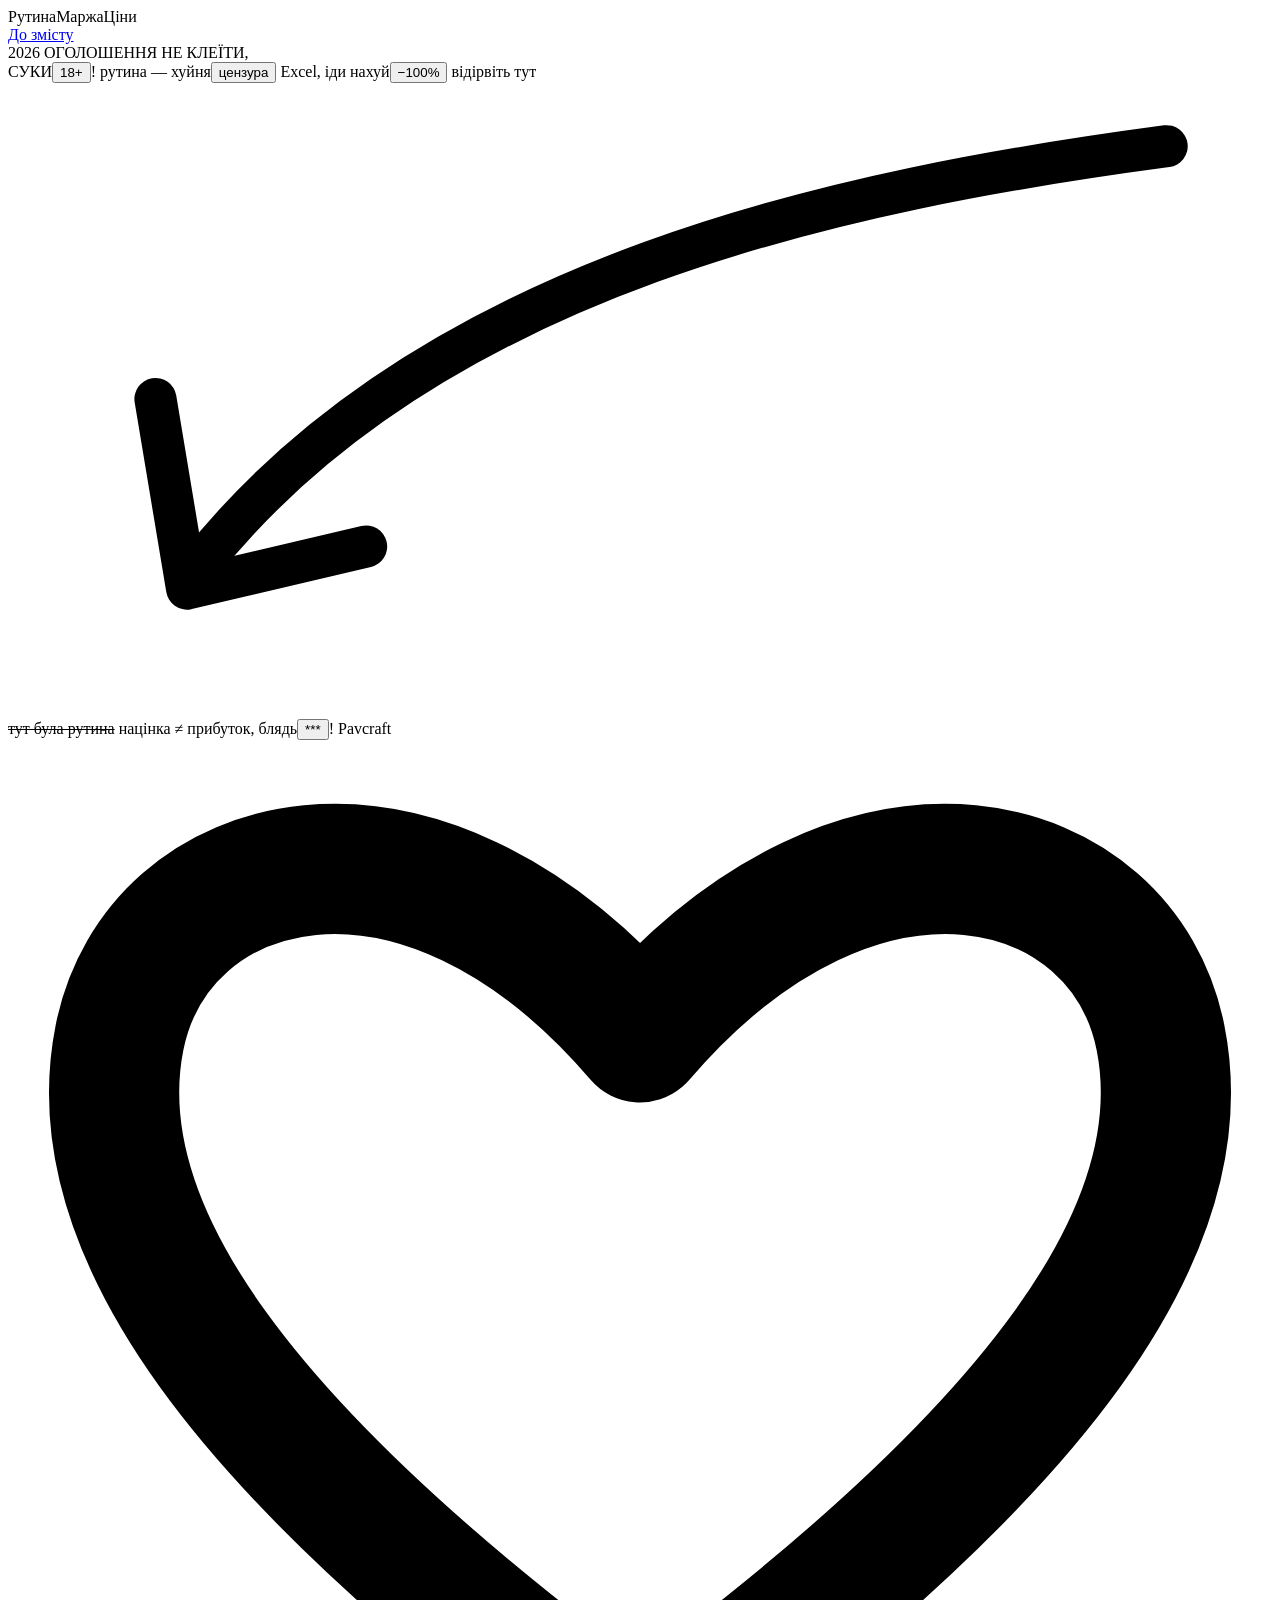
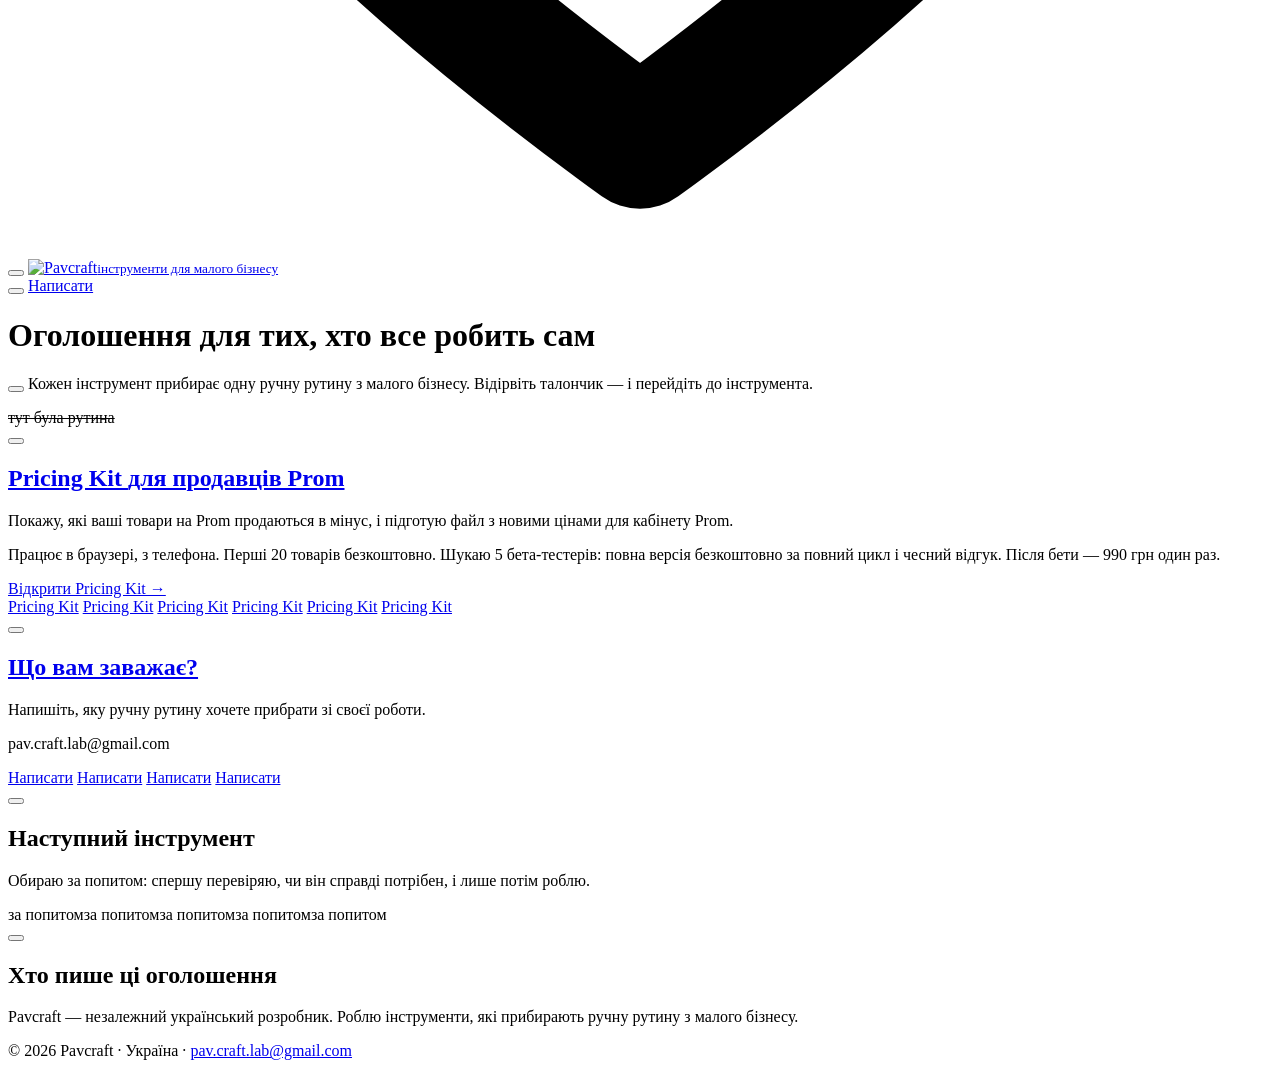
==== commit 27bcdc5b: "Home: new logo, only papers move" ====
--- a/public/index.html
+++ b/public/index.html
@@ -1,256 +1,256 @@
-<!doctype html>
-<html lang="uk">
-<head>
-<meta charset="utf-8">
-<meta name="viewport" content="width=device-width, initial-scale=1">
-<title>Pavcraft — інструменти для малого бізнесу</title>
-<meta name="description" content="Pavcraft — незалежний український розробник. Інструменти, які прибирають ручну рутину з малого бізнесу. Перший — Pricing Kit: ціни й маржа для продавців Prom.">
-<link rel="canonical" href="https://pavcraft.com/">
-<meta property="og:type" content="website">
-<meta property="og:url" content="https://pavcraft.com/">
-<meta property="og:title" content="Pavcraft — інструменти для малого бізнесу">
-<meta property="og:description" content="Кожен інструмент прибирає одну ручну рутину. Перший — Pricing Kit для продавців Prom.">
-<meta property="og:locale" content="uk_UA">
-<meta name="theme-color" content="#D9FF41">
-<link rel="icon" href="/favicon-home.svg" type="image/svg+xml">
-<link rel="preload" href="/fonts/playpen-cyrillic.woff2" as="font" type="font/woff2" crossorigin>
-<link rel="preload" href="/fonts/shantell-cyrillic.woff2" as="font" type="font/woff2" crossorigin>
-<link rel="stylesheet" href="/assets/wall.css?v=12">
-</head>
-<body>
-<div class="bigwords" aria-hidden="true"><span class="bw1">Рутина</span><span class="bw2">Маржа</span><span class="bw3">Ціни</span></div>
-<a class="skip" href="#main">До змісту</a>
-<div class="wrap">
-
-  <div class="graffiti" aria-hidden="true">
-    <span class="g-year" data-drag="g-year">2026</span>
-    <span class="g-noads" data-drag="g-noads">ОГОЛОШЕННЯ НЕ КЛЕЇТИ,<br><span class="cz">СУКИ<button class="sticker st-round" type="button" tabindex="-1">18+</button></span>!</span>
-    <span class="g-rut" data-drag="g-rut">рутина — <span class="cz">хуйня<button class="sticker st-tape" type="button" tabindex="-1">цензура</button></span></span>
-    <span class="g-excel" data-drag="g-excel">Excel, іди <span class="cz">нахуй<button class="sticker st-price" type="button" tabindex="-1">−100%</button></span></span>
-    <span class="g-tear" data-drag="g-tear">відірвіть тут
-      <svg viewBox="0 0 120 60" fill="none" stroke="currentColor" stroke-width="4" stroke-linecap="round" stroke-linejoin="round"><path d="M110 6 C 80 10, 40 18, 18 46"/><path d="M14 30 L 17 48 L 34 44"/></svg>
-    </span>
-    <span class="g-was" data-drag="g-was"><s>тут була рутина</s></span>
-    <span class="g-fop" data-drag="g-fop">націнка ≠ прибуток, <span class="cz">блядь<button class="sticker st-blue" type="button" tabindex="-1">***</button></span>!</span>
-    <span class="g-heart" data-drag="g-heart">Pavcraft
-      <svg viewBox="0 0 34 30" fill="none" stroke="currentColor" stroke-width="3.5" stroke-linecap="round" stroke-linejoin="round"><path d="M17 27 C 6 19, 2 13, 3 8 C 4 3, 11 1, 17 8 C 23 1, 30 3, 31 8 C 32 13, 28 19, 17 27 Z"/></svg>
-    </span>
-  </div>
-
-  <header class="strip">
-    <div class="paper brand" data-drag="brand">
-      <button class="tape small" type="button" aria-label="Відклеїти табличку Pavcraft. Переміщуйте стрілками клавіатури"></button>
-      <a href="/">PAVCRAFT<small>інструменти для малого бізнесу</small></a>
-    </div>
-    <nav class="paper slip" data-drag="nav" aria-label="Контакти">
-      <button class="tape small" type="button" aria-label="Відклеїти записку «Написати». Переміщуйте стрілками клавіатури"></button>
-      <a href="mailto:pav.craft.lab@gmail.com" aria-label="Написати Pavcraft на пошту">Написати</a>
-    </nav>
-  </header>
-
-  <main id="main">
-    <div class="hero">
-      <h1 data-drag="h1">Оголошення для тих, хто все робить сам</h1>
-      <p class="paper note" data-drag="note">
-        <button class="tape" type="button" aria-label="Відклеїти записку. Переміщуйте стрілками клавіатури" style="--tape-w:90px;--tape-r:4deg"></button>
-        Кожен інструмент прибирає одну ручну рутину з малого бізнесу. Відірвіть талончик — і перейдіть до інструмента.
-      </p>
-      <span class="g-hero" data-drag="g-hero" aria-hidden="true"><s>тут була рутина</s></span>
-    </div>
-
-    <div class="notices">
-      <article class="paper notice pk" data-drag="pk" aria-labelledby="n-pk">
-        <button class="tape" type="button" aria-label="Відклеїти оголошення Pricing Kit. Переміщуйте стрілками клавіатури"></button>
-        <div class="sheet">
-          <h2 id="n-pk"><a href="/pricing-kit/">Pricing Kit <span class="for">для продавців Prom</span></a></h2>
-          <p>Покажу, які ваші товари на Prom продаються в мінус, і підготую файл з новими цінами для кабінету Prom.</p>
-          <p class="meta">Працює в браузері, з телефона. Перші 20 товарів безкоштовно. <span class="pen">Шукаю 5 бета-тестерів:</span> повна версія безкоштовно за повний цикл і чесний відгук. Після бети — 990 грн один раз.</p>
-          <a class="open" href="/pricing-kit/">Відкрити Pricing Kit →</a>
-        </div>
-        <div class="tabs" aria-hidden="true">
-          <span class="tab gone"></span>
-          <a class="tab" href="/pricing-kit/" tabindex="-1"><span>Pricing Kit</span></a>
-          <a class="tab" href="/pricing-kit/" tabindex="-1"><span>Pricing Kit</span></a>
-          <a class="tab" href="/pricing-kit/" tabindex="-1"><span>Pricing Kit</span></a>
-          <a class="tab" href="/pricing-kit/" tabindex="-1"><span>Pricing Kit</span></a>
-          <a class="tab" href="/pricing-kit/" tabindex="-1"><span>Pricing Kit</span></a>
-          <a class="tab" href="/pricing-kit/" tabindex="-1"><span>Pricing Kit</span></a>
-        </div>
-      </article>
-
-      <article class="paper notice ask" data-drag="ask" aria-labelledby="n-ask">
-        <button class="tape" type="button" aria-label="Відклеїти оголошення «Що вам заважає?». Переміщуйте стрілками клавіатури"></button>
-        <div class="sheet">
-          <h2 id="n-ask"><a href="mailto:pav.craft.lab@gmail.com?subject=Pavcraft%20%E2%80%94%20%D1%80%D1%83%D1%82%D0%B8%D0%BD%D0%B0">Що вам заважає?</a></h2>
-          <p>Напишіть, яку ручну рутину хочете прибрати зі своєї роботи.</p>
-          <p class="meta">pav.craft.lab@gmail.com</p>
-        </div>
-        <div class="tabs" aria-hidden="true">
-          <a class="tab" href="mailto:pav.craft.lab@gmail.com?subject=Pavcraft%20%E2%80%94%20%D1%80%D1%83%D1%82%D0%B8%D0%BD%D0%B0" tabindex="-1"><span>Написати</span></a>
-          <a class="tab" href="mailto:pav.craft.lab@gmail.com?subject=Pavcraft%20%E2%80%94%20%D1%80%D1%83%D1%82%D0%B8%D0%BD%D0%B0" tabindex="-1"><span>Написати</span></a>
-          <span class="tab gone"></span>
-          <a class="tab" href="mailto:pav.craft.lab@gmail.com?subject=Pavcraft%20%E2%80%94%20%D1%80%D1%83%D1%82%D0%B8%D0%BD%D0%B0" tabindex="-1"><span>Написати</span></a>
-          <a class="tab" href="mailto:pav.craft.lab@gmail.com?subject=Pavcraft%20%E2%80%94%20%D1%80%D1%83%D1%82%D0%B8%D0%BD%D0%B0" tabindex="-1"><span>Написати</span></a>
-        </div>
-      </article>
-
-      <article class="paper notice old next" data-drag="next" aria-labelledby="n-next">
-        <button class="tape" type="button" aria-label="Відклеїти оголошення «Наступний інструмент». Переміщуйте стрілками клавіатури"></button>
-        <div class="sheet">
-          <h2 id="n-next">Наступний інструмент</h2>
-          <p>Обираю за попитом: спершу перевіряю, чи він справді потрібен, і лише потім роблю.</p>
-        </div>
-        <div class="tabs" aria-hidden="true">
-          <span class="tab"><span>за попитом</span></span><span class="tab"><span>за попитом</span></span><span class="tab"><span>за попитом</span></span><span class="tab"><span>за попитом</span></span><span class="tab"><span>за попитом</span></span>
-        </div>
-      </article>
-
-      <article class="paper notice about" data-drag="about" aria-labelledby="n-about">
-        <button class="tape" type="button" aria-label="Відклеїти записку «Хто пише ці оголошення». Переміщуйте стрілками клавіатури"></button>
-        <div class="sheet">
-          <h2 id="n-about">Хто пише ці оголошення</h2>
-          <p>Pavcraft — незалежний український розробник. Роблю інструменти, які прибирають ручну рутину з малого бізнесу.</p>
-        </div>
-      </article>
-    </div>
-  </main>
-
-  <footer class="foot">
-    <span>© 2026 Pavcraft · Україна · <a href="mailto:pav.craft.lab@gmail.com">pav.craft.lab@gmail.com</a></span>
-    <button class="reset" type="button" hidden>Повісити все як було</button>
-    <span class="sr" aria-live="polite" id="wall-live"></span>
-  </footer>
-</div>
-<script>
-(function(){
-  var KEY='pavcraft-wall-v2'+(matchMedia('(max-width:860px)').matches?'-m':'-d'), reduce=matchMedia('(prefers-reduced-motion: reduce)').matches;
-  var store={}; try{store=JSON.parse(localStorage.getItem(KEY)||'{}')}catch(e){}
-  var reset=document.querySelector('.reset'), live=document.getElementById('wall-live'), top=10, papers=[].slice.call(document.querySelectorAll('[data-drag]'));
-  function save(){try{localStorage.setItem(KEY,JSON.stringify(store))}catch(e){} reset.hidden=!Object.keys(store).length}
-  function apply(el){var s=store[el.dataset.drag]; if(!s)return; el.style.setProperty('--dx',s.dx+'px');el.style.setProperty('--dy',s.dy+'px');el.style.setProperty('--r',s.r+'deg');el.style.zIndex=s.z; top=Math.max(top,s.z)}
-  function unapply(el){el.style.removeProperty('--dx');el.style.removeProperty('--dy');el.style.removeProperty('--r');el.style.zIndex=''}
-  // keep a stuck paper fully on the wall: inside the viewport width and below the top of the page
-  function fit(el){var s=store[el.dataset.drag]; if(!s)return; var r=el.getBoundingClientRect(), vw=document.documentElement.clientWidth, m=6;
-    if(r.width<vw-2*m){ if(r.left<m)s.dx+=m-r.left; else if(r.right>vw-m)s.dx-=r.right-(vw-m); } else s.dx-=r.left;
-    var docTop=r.top+scrollY; if(docTop<m+20)s.dy+=m+20-docTop;
-    s.dx=Math.round(s.dx); s.dy=Math.round(s.dy); apply(el)}
-  papers.forEach(function(el){apply(el);fit(el)}); reset.hidden=!Object.keys(store).length;
-  function refit(){papers.forEach(function(el){if(store[el.dataset.drag])fit(el)});save()}
-  if(document.fonts&&document.fonts.ready)document.fonts.ready.then(refit); addEventListener('resize',refit);
-
-  var drag=null, moved=false;
-  function start(el,e,immediate){
-    var s=store[el.dataset.drag]||{dx:0,dy:0};
-    drag={el:el,id:e.pointerId,x:e.clientX,y:e.clientY,dx:s.dx,dy:s.dy,on:immediate};
-    if(immediate)lift(el);
-    try{el.setPointerCapture(e.pointerId)}catch(_){}
-  }
-  function lift(el){var sel=window.getSelection&&window.getSelection(); if(sel)sel.removeAllRanges(); el.classList.remove('settle');el.classList.add('lifted');el.style.zIndex=++top;document.body.style.userSelect='none'}
-  document.addEventListener('pointerdown',function(e){
-    moved=false;
-    if(e.button!==0)return;
-    var tape=e.target.closest('.tape'), el=e.target.closest('[data-drag]');
-    if(!el)return;
-    if(e.target.closest('a.tab'))return;
-    if(tape){e.preventDefault();start(el,e,true);return}
-    if(e.pointerType==='mouse'){e.preventDefault();start(el,e,false);return}
-    // touch: hold still for a moment to pick a thing up; a normal swipe keeps scrolling the page
-    var h={el:el,id:e.pointerId,x:e.clientX,y:e.clientY}; hold=h;
-    h.timer=setTimeout(function(){if(hold===h){hold=null;start(el,{pointerId:h.id,clientX:h.x,clientY:h.y},true)}},320);
-  });
-  var hold=null;
-  document.addEventListener('dragstart',function(e){if(e.target.closest&&e.target.closest('[data-drag]'))e.preventDefault()});
-  document.addEventListener('touchmove',function(e){if(drag&&drag.on)e.preventDefault()},{passive:false});
-  document.addEventListener('pointermove',function(e){
-    if(hold&&e.pointerId===hold.id&&Math.abs(e.clientX-hold.x)+Math.abs(e.clientY-hold.y)>8){clearTimeout(hold.timer);hold=null}
-    if(!drag||e.pointerId!==drag.id)return;
-    var mx=e.clientX-drag.x,my=e.clientY-drag.y;
-    if(!drag.on){if(Math.abs(mx)+Math.abs(my)<5)return;drag.on=true;lift(drag.el)}
-    moved=true;
-    drag.el.style.setProperty('--dx',(drag.dx+mx)+'px');drag.el.style.setProperty('--dy',(drag.dy+my)+'px');
-  });
-  function end(e){
-    if(hold&&e.pointerId===hold.id){clearTimeout(hold.timer);hold=null}
-    if(!drag||e.pointerId!==drag.id)return;
-    var el=drag.el;
-    if(drag.on){
-      el.classList.remove('lifted');
-      if(e.type==='pointercancel'){ if(store[el.dataset.drag])apply(el); else unapply(el); moved=false; }
-      else if(Math.abs(e.clientX-drag.x)+Math.abs(e.clientY-drag.y)<3){ if(store[el.dataset.drag])apply(el); else unapply(el); }
-      else{
-        var r=Math.round((Math.random()*6-3)*10)/10;
-        store[el.dataset.drag]={dx:Math.round(drag.dx+(e.clientX-drag.x)),dy:Math.round(drag.dy+(e.clientY-drag.y)),r:r,z:top};
-        el.classList.remove('settle'); apply(el); fit(el); save();
-      }
-    }
-    document.body.style.userSelect=''; drag=null;
-  }
-  document.addEventListener('pointerup',end); document.addEventListener('pointercancel',end);
-  document.addEventListener('click',function(e){if(moved&&e.target.closest('[data-drag]')){e.preventDefault();e.stopPropagation();moved=false}},true);
-
-  document.addEventListener('keydown',function(e){
-    var tape=e.target.closest&&e.target.closest('.tape'); if(!tape)return;
-    var k={ArrowLeft:[-1,0],ArrowRight:[1,0],ArrowUp:[0,-1],ArrowDown:[0,1]}[e.key]; if(!k)return;
-    e.preventDefault(); var el=tape.closest('[data-drag]'), s=store[el.dataset.drag]||{dx:0,dy:0,r:parseFloat(getComputedStyle(el).getPropertyValue('--r'))||0}, step=e.shiftKey?48:16;
-    store[el.dataset.drag]={dx:s.dx+k[0]*step,dy:s.dy+k[1]*step,r:s.r,z:++top}; apply(el); fit(el); save();
-    live.textContent='';setTimeout(function(){live.textContent='Переклеєно'},30);
-  });
-  reset.addEventListener('click',function(){store={};save();papers.forEach(unapply);live.textContent='Усе повішено як було'});
-
-  // tear-off tabs: press, pull and the tab comes off in your hand; a plain tap tears it too
-  var pull=null, pulled=false;
-  function go(t,delay){setTimeout(function(){location.href=t.href},delay)}
-  document.addEventListener('pointerdown',function(e){
-    var t=e.target.closest('a.tab'); if(!t||e.button!==0)return;
-    pulled=false; pull={t:t,id:e.pointerId,x:e.clientX,y:e.clientY,r:t.getBoundingClientRect(),ghost:null,armed:e.pointerType!=='touch'};
-    // on touch the tab must be held still for a moment before it can be pulled, so a swipe over it still scrolls the page
-    if(!pull.armed){var p0=pull;p0.timer=setTimeout(function(){if(pull===p0){p0.armed=true;t.classList.add('armed');try{t.setPointerCapture(p0.id)}catch(_){}}},260)}
-    else try{t.setPointerCapture(e.pointerId)}catch(_){}
-  });
-  document.addEventListener('pointermove',function(e){
-    if(!pull||e.pointerId!==pull.id)return;
-    var dx=e.clientX-pull.x, dy=e.clientY-pull.y, d=Math.sqrt(dx*dx+dy*dy);
-    if(!pull.armed){ if(d>8){clearTimeout(pull.timer);pull=null} return; }
-    if(d<6&&!pull.ghost)return;
-    pulled=true;
-    if(!pull.ghost){
-      if(d<70){ pull.t.classList.add('pulling'); pull.t.style.transform='rotate('+Math.max(-35,Math.min(35,-dx*.45))+'deg) translateY('+Math.max(0,dy)*.18+'px)'; return; }
-      var g=pull.t.cloneNode(true), r=pull.r;
-      g.classList.remove('pulling'); g.classList.add('tab-ghost'); g.removeAttribute('href'); g.style.transform='';
-      g.style.cssText+=';left:'+r.left+'px;top:'+r.top+'px;width:'+r.width+'px;height:'+r.height+'px;background:'+getComputedStyle(pull.t).backgroundColor;
-      document.body.appendChild(g); pull.ghost=g;
-      pull.t.style.transform=''; pull.t.classList.remove('pulling'); pull.t.classList.add('gone');
-    }
-    pull.ghost.style.transform='translate('+dx+'px,'+dy+'px) rotate('+(dx*.06)+'deg)';
-  });
-  function release(e){
-    if(!pull||e.pointerId!==pull.id)return;
-    var p=pull; pull=null; clearTimeout(p.timer); p.t.classList.remove('armed');
-    if(p.ghost){
-      if(e.type==='pointercancel'){p.ghost.remove();p.t.classList.remove('gone');return}
-      var dx=e.clientX-p.x, dy=e.clientY-p.y;
-      if(!reduce){p.ghost.style.transition='transform .4s cubic-bezier(.5,0,.75,0),opacity .4s';p.ghost.style.transform='translate('+(dx+20)+'px,'+(dy+220)+'px) rotate('+(dx*.06+40)+'deg)';p.ghost.style.opacity='0'}
-      setTimeout(function(){p.ghost.remove()},420); go(p.t,reduce||/^mailto:/.test(p.t.href)?0:300);
-    } else if(pulled){ p.t.classList.remove('pulling'); p.t.style.transform=''; }
-  }
-  document.addEventListener('pointerup',release); document.addEventListener('pointercancel',release);
-  document.addEventListener('contextmenu',function(e){if(e.target.closest('a.tab'))e.preventDefault()});
-  document.addEventListener('touchmove',function(e){if(pull&&pull.armed)e.preventDefault()},{passive:false});
-  // coming back with the Back button: hang the torn tabs back
-  addEventListener('pageshow',function(){[].forEach.call(document.querySelectorAll('a.tab.gone,a.tab.tearing'),function(t){t.classList.remove('gone','tearing')});[].forEach.call(document.querySelectorAll('.tab-ghost'),function(g){g.remove()})});
-  document.addEventListener('click',function(e){
-    var t=e.target.closest('a.tab'); if(!t)return;
-    if(pulled){e.preventDefault();pulled=false;return}
-    if(reduce||e.button!==0||e.metaKey||e.ctrlKey||e.shiftKey||e.altKey)return;
-    e.preventDefault(); t.classList.add('tearing'); go(t,/^mailto:/.test(t.href)?0:380);
-  });
-
-  // censor stickers: tap to peel off and see what was written underneath
-  document.addEventListener('click',function(e){
-    var s=e.target.closest('.sticker'); if(!s)return;
-    s.classList.add('peeled'); setTimeout(function(){s.style.display='none'},560);
-  });
-})();
-</script>
-</body>
-</html>
+<!doctype html>
+<html lang="uk">
+<head>
+<meta charset="utf-8">
+<meta name="viewport" content="width=device-width, initial-scale=1">
+<title>Pavcraft — інструменти для малого бізнесу</title>
+<meta name="description" content="Pavcraft — незалежний український розробник. Інструменти, які прибирають ручну рутину з малого бізнесу. Перший — Pricing Kit: ціни й маржа для продавців Prom.">
+<link rel="canonical" href="https://pavcraft.com/">
+<meta property="og:type" content="website">
+<meta property="og:url" content="https://pavcraft.com/">
+<meta property="og:title" content="Pavcraft — інструменти для малого бізнесу">
+<meta property="og:description" content="Кожен інструмент прибирає одну ручну рутину. Перший — Pricing Kit для продавців Prom.">
+<meta property="og:locale" content="uk_UA">
+<meta name="theme-color" content="#D9FF41">
+<link rel="icon" href="/favicon-home.svg" type="image/svg+xml">
+<link rel="preload" href="/fonts/playpen-cyrillic.woff2" as="font" type="font/woff2" crossorigin>
+<link rel="preload" href="/fonts/shantell-cyrillic.woff2" as="font" type="font/woff2" crossorigin>
+<link rel="stylesheet" href="/assets/wall.css?v=16">
+</head>
+<body>
+<div class="bigwords" aria-hidden="true"><span class="bw1">Рутина</span><span class="bw2">Маржа</span><span class="bw3">Ціни</span></div>
+<a class="skip" href="#main">До змісту</a>
+<div class="wrap">
+
+  <div class="graffiti" aria-hidden="true">
+    <span class="g-year">2026</span>
+    <span class="g-noads">ОГОЛОШЕННЯ НЕ КЛЕЇТИ,<br><span class="cz">СУКИ<button class="sticker st-round" type="button" tabindex="-1">18+</button></span>!</span>
+    <span class="g-rut">рутина — <span class="cz">хуйня<button class="sticker st-tape" type="button" tabindex="-1">цензура</button></span></span>
+    <span class="g-excel">Excel, іди <span class="cz">нахуй<button class="sticker st-price" type="button" tabindex="-1">−100%</button></span></span>
+    <span class="g-tear">відірвіть тут
+      <svg viewBox="0 0 120 60" fill="none" stroke="currentColor" stroke-width="4" stroke-linecap="round" stroke-linejoin="round"><path d="M110 6 C 80 10, 40 18, 18 46"/><path d="M14 30 L 17 48 L 34 44"/></svg>
+    </span>
+    <span class="g-was"><s>тут була рутина</s></span>
+    <span class="g-fop">націнка ≠ прибуток, <span class="cz">блядь<button class="sticker st-blue" type="button" tabindex="-1">***</button></span>!</span>
+    <span class="g-heart">Pavcraft
+      <svg viewBox="0 0 34 30" fill="none" stroke="currentColor" stroke-width="3.5" stroke-linecap="round" stroke-linejoin="round"><path d="M17 27 C 6 19, 2 13, 3 8 C 4 3, 11 1, 17 8 C 23 1, 30 3, 31 8 C 32 13, 28 19, 17 27 Z"/></svg>
+    </span>
+  </div>
+
+  <header class="strip">
+    <div class="paper brand" data-drag="brand">
+      <button class="tape small" type="button" aria-label="Відклеїти табличку Pavcraft. Переміщуйте стрілками клавіатури"></button>
+      <a href="/"><img class="logo" src="/brand/logo-ink.svg" width="202" height="40" alt="Pavcraft"><small>інструменти для малого бізнесу</small></a>
+    </div>
+    <nav class="paper slip" data-drag="nav" aria-label="Контакти">
+      <button class="tape small" type="button" aria-label="Відклеїти записку «Написати». Переміщуйте стрілками клавіатури"></button>
+      <a href="mailto:pav.craft.lab@gmail.com" aria-label="Написати Pavcraft на пошту">Написати</a>
+    </nav>
+  </header>
+
+  <main id="main">
+    <div class="hero">
+      <h1>Оголошення для тих, хто все робить сам</h1>
+      <p class="paper note" data-drag="note">
+        <button class="tape" type="button" aria-label="Відклеїти записку. Переміщуйте стрілками клавіатури" style="--tape-w:90px;--tape-r:4deg"></button>
+        Кожен інструмент прибирає одну ручну рутину з малого бізнесу. Відірвіть талончик — і перейдіть до інструмента.
+      </p>
+      <span class="g-hero" aria-hidden="true"><s>тут була рутина</s></span>
+    </div>
+
+    <div class="notices">
+      <article class="paper notice pk" data-drag="pk" aria-labelledby="n-pk">
+        <button class="tape" type="button" aria-label="Відклеїти оголошення Pricing Kit. Переміщуйте стрілками клавіатури"></button>
+        <div class="sheet">
+          <h2 id="n-pk"><a href="/pricing-kit/">Pricing Kit <span class="for">для продавців Prom</span></a></h2>
+          <p>Покажу, які ваші товари на Prom продаються в мінус, і підготую файл з новими цінами для кабінету Prom.</p>
+          <p class="meta">Працює в браузері, з телефона. Перші 20 товарів безкоштовно. <span class="pen">Шукаю 5 бета-тестерів:</span> повна версія безкоштовно за повний цикл і чесний відгук. Після бети — 990 грн один раз.</p>
+          <a class="open" href="/pricing-kit/">Відкрити Pricing Kit →</a>
+        </div>
+        <div class="tabs" aria-hidden="true">
+          <span class="tab gone"></span>
+          <a class="tab" href="/pricing-kit/" tabindex="-1"><span>Pricing Kit</span></a>
+          <a class="tab" href="/pricing-kit/" tabindex="-1"><span>Pricing Kit</span></a>
+          <a class="tab" href="/pricing-kit/" tabindex="-1"><span>Pricing Kit</span></a>
+          <a class="tab" href="/pricing-kit/" tabindex="-1"><span>Pricing Kit</span></a>
+          <a class="tab" href="/pricing-kit/" tabindex="-1"><span>Pricing Kit</span></a>
+          <a class="tab" href="/pricing-kit/" tabindex="-1"><span>Pricing Kit</span></a>
+        </div>
+      </article>
+
+      <article class="paper notice ask" data-drag="ask" aria-labelledby="n-ask">
+        <button class="tape" type="button" aria-label="Відклеїти оголошення «Що вам заважає?». Переміщуйте стрілками клавіатури"></button>
+        <div class="sheet">
+          <h2 id="n-ask"><a href="mailto:pav.craft.lab@gmail.com?subject=Pavcraft%20%E2%80%94%20%D1%80%D1%83%D1%82%D0%B8%D0%BD%D0%B0">Що вам заважає?</a></h2>
+          <p>Напишіть, яку ручну рутину хочете прибрати зі своєї роботи.</p>
+          <p class="meta">pav.craft.lab@gmail.com</p>
+        </div>
+        <div class="tabs" aria-hidden="true">
+          <a class="tab" href="mailto:pav.craft.lab@gmail.com?subject=Pavcraft%20%E2%80%94%20%D1%80%D1%83%D1%82%D0%B8%D0%BD%D0%B0" tabindex="-1"><span>Написати</span></a>
+          <a class="tab" href="mailto:pav.craft.lab@gmail.com?subject=Pavcraft%20%E2%80%94%20%D1%80%D1%83%D1%82%D0%B8%D0%BD%D0%B0" tabindex="-1"><span>Написати</span></a>
+          <span class="tab gone"></span>
+          <a class="tab" href="mailto:pav.craft.lab@gmail.com?subject=Pavcraft%20%E2%80%94%20%D1%80%D1%83%D1%82%D0%B8%D0%BD%D0%B0" tabindex="-1"><span>Написати</span></a>
+          <a class="tab" href="mailto:pav.craft.lab@gmail.com?subject=Pavcraft%20%E2%80%94%20%D1%80%D1%83%D1%82%D0%B8%D0%BD%D0%B0" tabindex="-1"><span>Написати</span></a>
+        </div>
+      </article>
+
+      <article class="paper notice old next" data-drag="next" aria-labelledby="n-next">
+        <button class="tape" type="button" aria-label="Відклеїти оголошення «Наступний інструмент». Переміщуйте стрілками клавіатури"></button>
+        <div class="sheet">
+          <h2 id="n-next">Наступний інструмент</h2>
+          <p>Обираю за попитом: спершу перевіряю, чи він справді потрібен, і лише потім роблю.</p>
+        </div>
+        <div class="tabs" aria-hidden="true">
+          <span class="tab"><span>за попитом</span></span><span class="tab"><span>за попитом</span></span><span class="tab"><span>за попитом</span></span><span class="tab"><span>за попитом</span></span><span class="tab"><span>за попитом</span></span>
+        </div>
+      </article>
+
+      <article class="paper notice about" data-drag="about" aria-labelledby="n-about">
+        <button class="tape" type="button" aria-label="Відклеїти записку «Хто пише ці оголошення». Переміщуйте стрілками клавіатури"></button>
+        <div class="sheet">
+          <h2 id="n-about">Хто пише ці оголошення</h2>
+          <p>Pavcraft — незалежний український розробник. Роблю інструменти, які прибирають ручну рутину з малого бізнесу.</p>
+        </div>
+      </article>
+    </div>
+  </main>
+
+  <footer class="foot">
+    <span>© 2026 Pavcraft · Україна · <a href="mailto:pav.craft.lab@gmail.com">pav.craft.lab@gmail.com</a></span>
+    <button class="reset" type="button" hidden>Повісити все як було</button>
+    <span class="sr" aria-live="polite" id="wall-live"></span>
+  </footer>
+</div>
+<script>
+(function(){
+  var KEY='pavcraft-wall-v2'+(matchMedia('(max-width:860px)').matches?'-m':'-d'), reduce=matchMedia('(prefers-reduced-motion: reduce)').matches;
+  var store={}; try{store=JSON.parse(localStorage.getItem(KEY)||'{}')}catch(e){}
+  var reset=document.querySelector('.reset'), live=document.getElementById('wall-live'), top=10, papers=[].slice.call(document.querySelectorAll('[data-drag]'));
+  function save(){try{localStorage.setItem(KEY,JSON.stringify(store))}catch(e){} reset.hidden=!Object.keys(store).length}
+  function apply(el){var s=store[el.dataset.drag]; if(!s)return; el.style.setProperty('--dx',s.dx+'px');el.style.setProperty('--dy',s.dy+'px');el.style.setProperty('--r',s.r+'deg');el.style.zIndex=s.z; top=Math.max(top,s.z)}
+  function unapply(el){el.style.removeProperty('--dx');el.style.removeProperty('--dy');el.style.removeProperty('--r');el.style.zIndex=''}
+  // keep a stuck paper fully on the wall: inside the viewport width and below the top of the page
+  function fit(el){var s=store[el.dataset.drag]; if(!s)return; var r=el.getBoundingClientRect(), vw=document.documentElement.clientWidth, m=6;
+    if(r.width<vw-2*m){ if(r.left<m)s.dx+=m-r.left; else if(r.right>vw-m)s.dx-=r.right-(vw-m); } else s.dx-=r.left;
+    var docTop=r.top+scrollY; if(docTop<m+20)s.dy+=m+20-docTop;
+    s.dx=Math.round(s.dx); s.dy=Math.round(s.dy); apply(el)}
+  papers.forEach(function(el){apply(el);fit(el)}); reset.hidden=!Object.keys(store).length;
+  function refit(){papers.forEach(function(el){if(store[el.dataset.drag])fit(el)});save()}
+  if(document.fonts&&document.fonts.ready)document.fonts.ready.then(refit); addEventListener('resize',refit);
+
+  var drag=null, moved=false;
+  function start(el,e,immediate){
+    var s=store[el.dataset.drag]||{dx:0,dy:0};
+    drag={el:el,id:e.pointerId,x:e.clientX,y:e.clientY,dx:s.dx,dy:s.dy,on:immediate};
+    // capture only once a real drag begins, so a plain click still reaches links and stickers inside
+    if(immediate){lift(el);try{el.setPointerCapture(e.pointerId)}catch(_){}}
+  }
+  function lift(el){var sel=window.getSelection&&window.getSelection(); if(sel)sel.removeAllRanges(); el.classList.remove('settle');el.classList.add('lifted');el.style.zIndex=++top;document.body.style.userSelect='none'}
+  document.addEventListener('pointerdown',function(e){
+    moved=false;
+    if(e.button!==0)return;
+    var tape=e.target.closest('.tape'), el=e.target.closest('[data-drag]');
+    if(!el)return;
+    if(e.target.closest('a.tab'))return;
+    if(tape){e.preventDefault();start(el,e,true);return}
+    if(e.pointerType==='mouse'){e.preventDefault();start(el,e,false);return}
+    // touch: hold still for a moment to pick a thing up; a normal swipe keeps scrolling the page
+    var h={el:el,id:e.pointerId,x:e.clientX,y:e.clientY}; hold=h;
+    h.timer=setTimeout(function(){if(hold===h){hold=null;start(el,{pointerId:h.id,clientX:h.x,clientY:h.y},true)}},320);
+  });
+  var hold=null;
+  document.addEventListener('dragstart',function(e){if(e.target.closest&&e.target.closest('[data-drag]'))e.preventDefault()});
+  document.addEventListener('touchmove',function(e){if(drag&&drag.on)e.preventDefault()},{passive:false});
+  document.addEventListener('pointermove',function(e){
+    if(hold&&e.pointerId===hold.id&&Math.abs(e.clientX-hold.x)+Math.abs(e.clientY-hold.y)>8){clearTimeout(hold.timer);hold=null}
+    if(!drag||e.pointerId!==drag.id)return;
+    var mx=e.clientX-drag.x,my=e.clientY-drag.y;
+    if(!drag.on){if(Math.abs(mx)+Math.abs(my)<5)return;drag.on=true;lift(drag.el);try{drag.el.setPointerCapture(drag.id)}catch(_){}}
+    moved=true;
+    drag.el.style.setProperty('--dx',(drag.dx+mx)+'px');drag.el.style.setProperty('--dy',(drag.dy+my)+'px');
+  });
+  function end(e){
+    if(hold&&e.pointerId===hold.id){clearTimeout(hold.timer);hold=null}
+    if(!drag||e.pointerId!==drag.id)return;
+    var el=drag.el;
+    if(drag.on){
+      el.classList.remove('lifted');
+      if(e.type==='pointercancel'){ if(store[el.dataset.drag])apply(el); else unapply(el); moved=false; }
+      else if(Math.abs(e.clientX-drag.x)+Math.abs(e.clientY-drag.y)<3){ if(store[el.dataset.drag])apply(el); else unapply(el); }
+      else{
+        var r=Math.round((Math.random()*6-3)*10)/10;
+        store[el.dataset.drag]={dx:Math.round(drag.dx+(e.clientX-drag.x)),dy:Math.round(drag.dy+(e.clientY-drag.y)),r:r,z:top};
+        el.classList.remove('settle'); apply(el); fit(el); save();
+      }
+    }
+    document.body.style.userSelect=''; drag=null;
+  }
+  document.addEventListener('pointerup',end); document.addEventListener('pointercancel',end);
+  document.addEventListener('click',function(e){if(moved&&e.target.closest('[data-drag]')){e.preventDefault();e.stopPropagation();moved=false}},true);
+
+  document.addEventListener('keydown',function(e){
+    var tape=e.target.closest&&e.target.closest('.tape'); if(!tape)return;
+    var k={ArrowLeft:[-1,0],ArrowRight:[1,0],ArrowUp:[0,-1],ArrowDown:[0,1]}[e.key]; if(!k)return;
+    e.preventDefault(); var el=tape.closest('[data-drag]'), s=store[el.dataset.drag]||{dx:0,dy:0,r:parseFloat(getComputedStyle(el).getPropertyValue('--r'))||0}, step=e.shiftKey?48:16;
+    store[el.dataset.drag]={dx:s.dx+k[0]*step,dy:s.dy+k[1]*step,r:s.r,z:++top}; apply(el); fit(el); save();
+    live.textContent='';setTimeout(function(){live.textContent='Переклеєно'},30);
+  });
+  reset.addEventListener('click',function(){store={};save();papers.forEach(unapply);live.textContent='Усе повішено як було'});
+
+  // tear-off tabs: press, pull and the tab comes off in your hand; a plain tap tears it too
+  var pull=null, pulled=false;
+  function go(t,delay){setTimeout(function(){location.href=t.href},delay)}
+  document.addEventListener('pointerdown',function(e){
+    var t=e.target.closest('a.tab'); if(!t||e.button!==0)return;
+    pulled=false; pull={t:t,id:e.pointerId,x:e.clientX,y:e.clientY,r:t.getBoundingClientRect(),ghost:null,armed:e.pointerType!=='touch'};
+    // on touch the tab must be held still for a moment before it can be pulled, so a swipe over it still scrolls the page
+    if(!pull.armed){var p0=pull;p0.timer=setTimeout(function(){if(pull===p0){p0.armed=true;t.classList.add('armed');try{t.setPointerCapture(p0.id)}catch(_){}}},260)}
+    else try{t.setPointerCapture(e.pointerId)}catch(_){}
+  });
+  document.addEventListener('pointermove',function(e){
+    if(!pull||e.pointerId!==pull.id)return;
+    var dx=e.clientX-pull.x, dy=e.clientY-pull.y, d=Math.sqrt(dx*dx+dy*dy);
+    if(!pull.armed){ if(d>8){clearTimeout(pull.timer);pull=null} return; }
+    if(d<6&&!pull.ghost)return;
+    pulled=true;
+    if(!pull.ghost){
+      if(d<70){ pull.t.classList.add('pulling'); pull.t.style.transform='rotate('+Math.max(-35,Math.min(35,-dx*.45))+'deg) translateY('+Math.max(0,dy)*.18+'px)'; return; }
+      var g=pull.t.cloneNode(true), r=pull.r;
+      g.classList.remove('pulling'); g.classList.add('tab-ghost'); g.removeAttribute('href'); g.style.transform='';
+      g.style.cssText+=';left:'+r.left+'px;top:'+r.top+'px;width:'+r.width+'px;height:'+r.height+'px;background:'+getComputedStyle(pull.t).backgroundColor;
+      document.body.appendChild(g); pull.ghost=g;
+      pull.t.style.transform=''; pull.t.classList.remove('pulling'); pull.t.classList.add('gone');
+    }
+    pull.ghost.style.transform='translate('+dx+'px,'+dy+'px) rotate('+(dx*.06)+'deg)';
+  });
+  function release(e){
+    if(!pull||e.pointerId!==pull.id)return;
+    var p=pull; pull=null; clearTimeout(p.timer); p.t.classList.remove('armed');
+    if(p.ghost){
+      if(e.type==='pointercancel'){p.ghost.remove();p.t.classList.remove('gone');return}
+      var dx=e.clientX-p.x, dy=e.clientY-p.y;
+      if(!reduce){p.ghost.style.transition='transform .4s cubic-bezier(.5,0,.75,0),opacity .4s';p.ghost.style.transform='translate('+(dx+20)+'px,'+(dy+220)+'px) rotate('+(dx*.06+40)+'deg)';p.ghost.style.opacity='0'}
+      setTimeout(function(){p.ghost.remove()},420); go(p.t,reduce||/^mailto:/.test(p.t.href)?0:300);
+    } else if(pulled){ p.t.classList.remove('pulling'); p.t.style.transform=''; }
+  }
+  document.addEventListener('pointerup',release); document.addEventListener('pointercancel',release);
+  document.addEventListener('contextmenu',function(e){if(e.target.closest('a.tab'))e.preventDefault()});
+  document.addEventListener('touchmove',function(e){if(pull&&pull.armed)e.preventDefault()},{passive:false});
+  // coming back with the Back button: hang the torn tabs back
+  addEventListener('pageshow',function(){[].forEach.call(document.querySelectorAll('a.tab.gone,a.tab.tearing'),function(t){t.classList.remove('gone','tearing')});[].forEach.call(document.querySelectorAll('.tab-ghost'),function(g){g.remove()})});
+  document.addEventListener('click',function(e){
+    var t=e.target.closest('a.tab'); if(!t)return;
+    if(pulled){e.preventDefault();pulled=false;return}
+    if(reduce||e.button!==0||e.metaKey||e.ctrlKey||e.shiftKey||e.altKey)return;
+    e.preventDefault(); t.classList.add('tearing'); go(t,/^mailto:/.test(t.href)?0:380);
+  });
+
+  // censor stickers: tap to peel off and see what was written underneath
+  document.addEventListener('click',function(e){
+    var s=e.target.closest('.sticker'); if(!s)return;
+    s.classList.add('peeled'); setTimeout(function(){s.style.display='none'},560);
+  });
+})();
+</script>
+</body>
+</html>
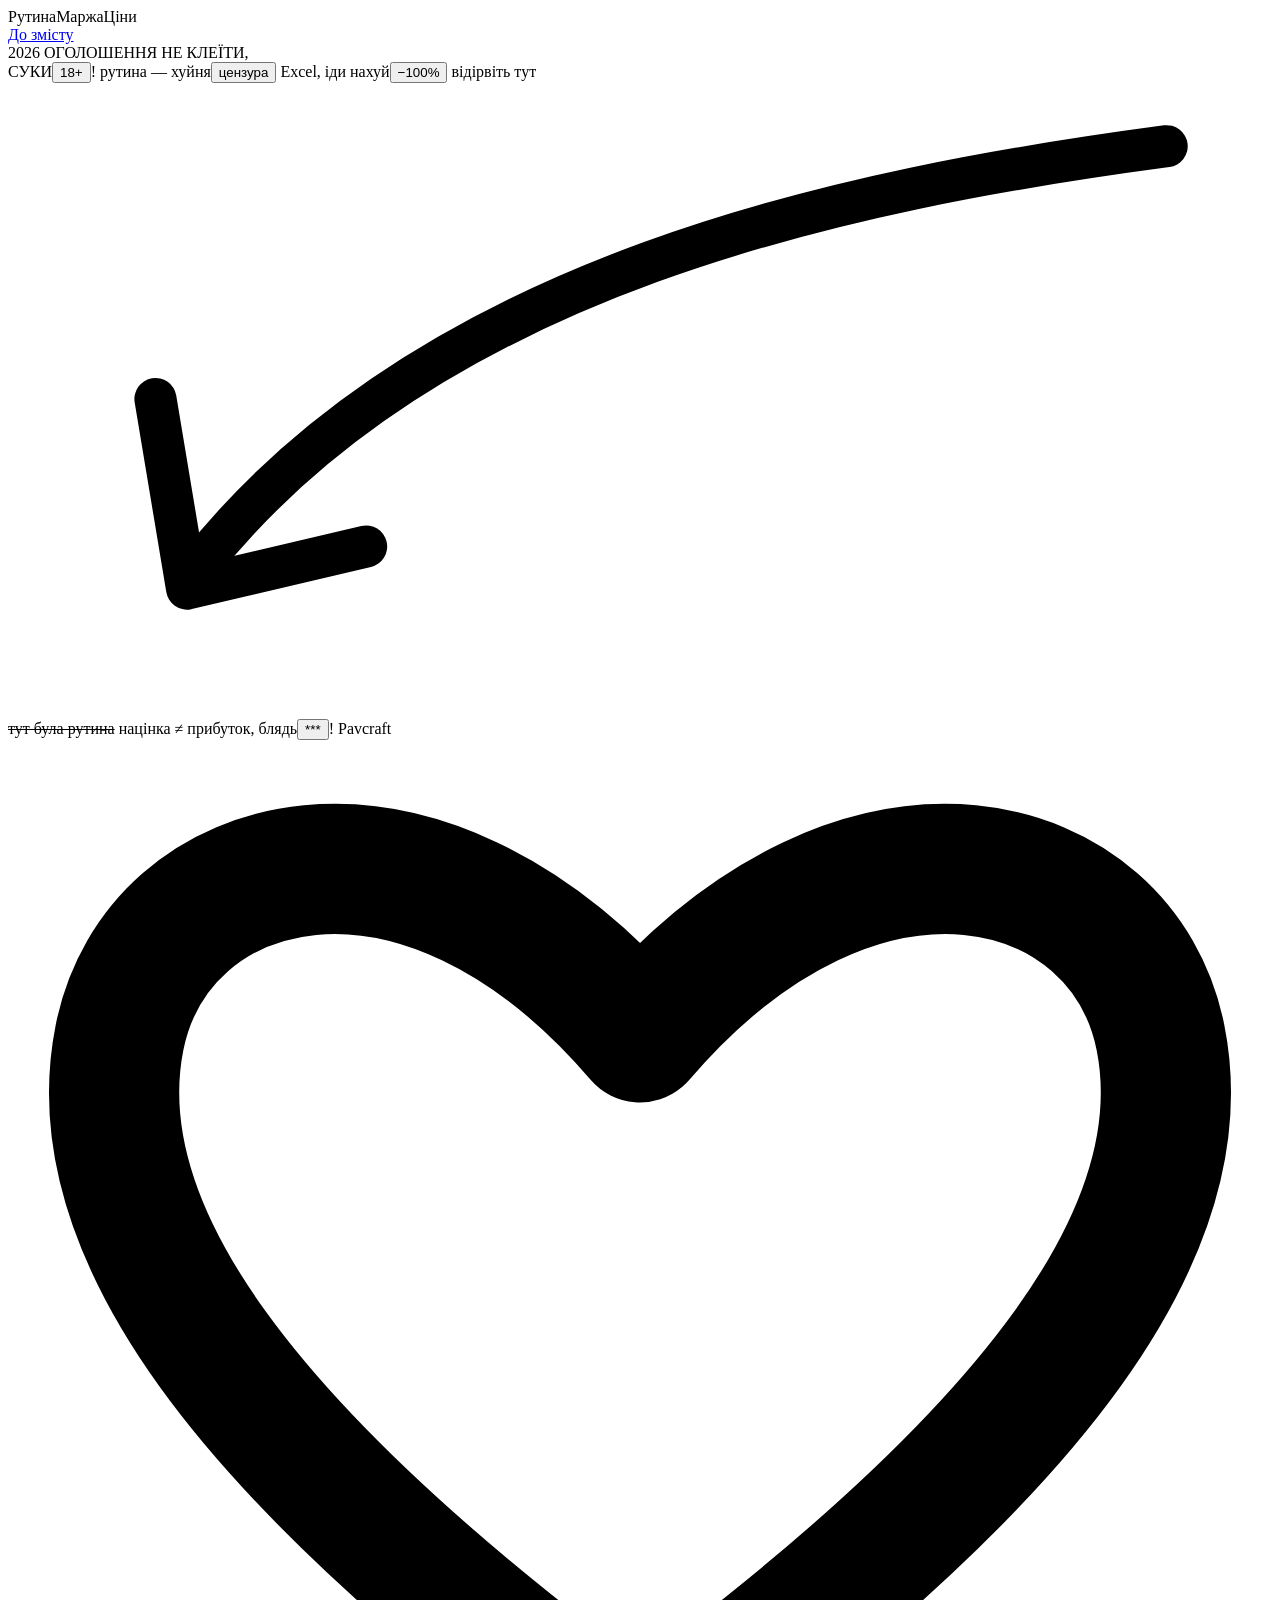
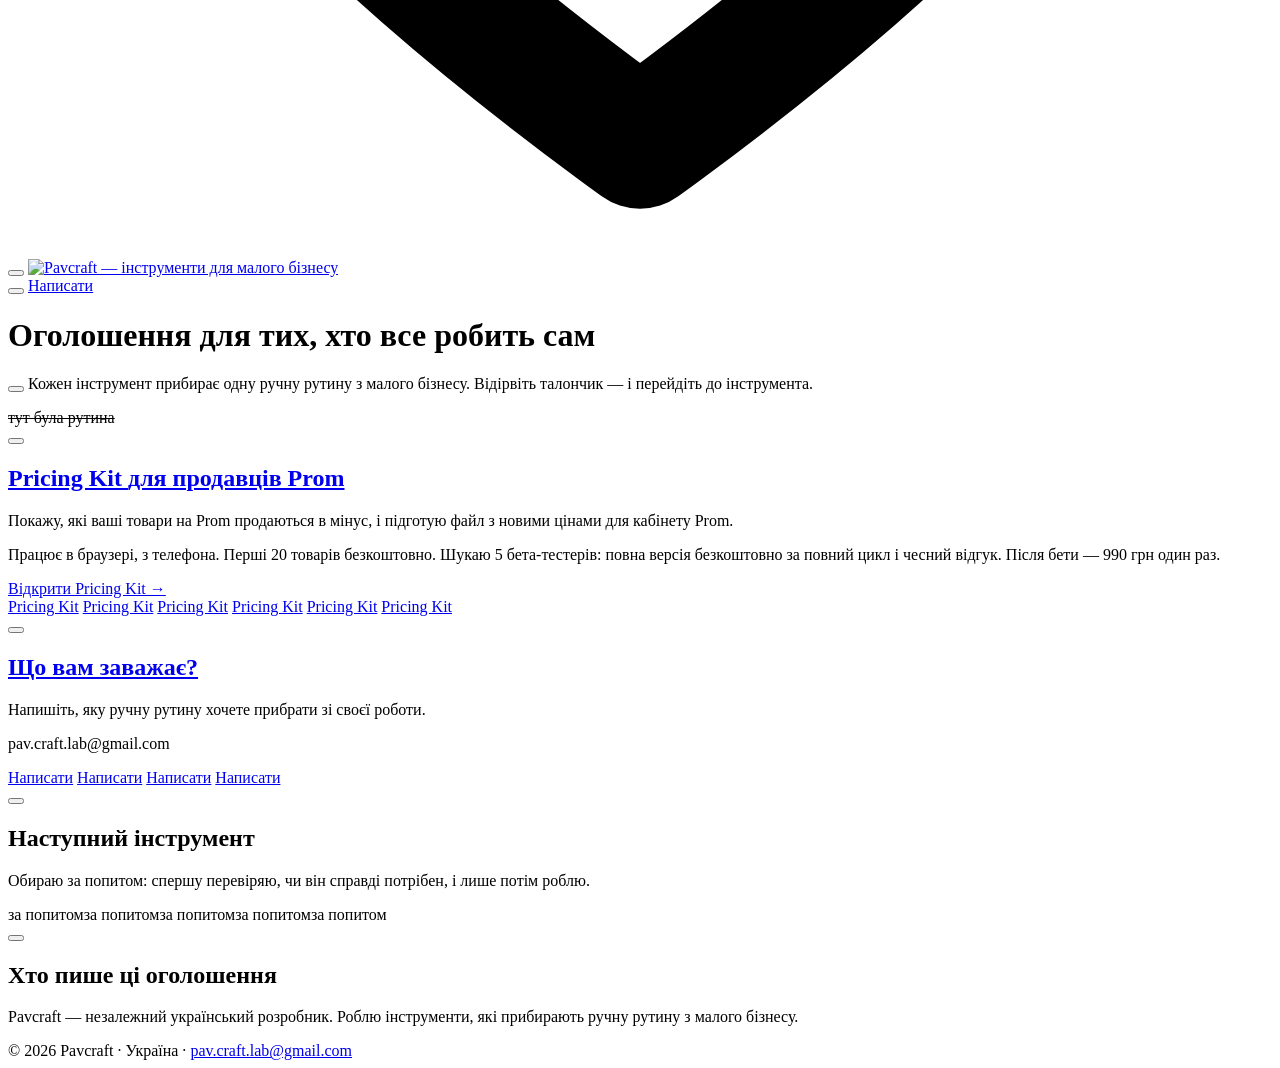
==== commit e99372d8: "Home: logo-only header slip" ====
--- a/public/index.html
+++ b/public/index.html
@@ -1,256 +1,256 @@
-<!doctype html>
-<html lang="uk">
-<head>
-<meta charset="utf-8">
-<meta name="viewport" content="width=device-width, initial-scale=1">
-<title>Pavcraft — інструменти для малого бізнесу</title>
-<meta name="description" content="Pavcraft — незалежний український розробник. Інструменти, які прибирають ручну рутину з малого бізнесу. Перший — Pricing Kit: ціни й маржа для продавців Prom.">
-<link rel="canonical" href="https://pavcraft.com/">
-<meta property="og:type" content="website">
-<meta property="og:url" content="https://pavcraft.com/">
-<meta property="og:title" content="Pavcraft — інструменти для малого бізнесу">
-<meta property="og:description" content="Кожен інструмент прибирає одну ручну рутину. Перший — Pricing Kit для продавців Prom.">
-<meta property="og:locale" content="uk_UA">
-<meta name="theme-color" content="#D9FF41">
-<link rel="icon" href="/favicon-home.svg" type="image/svg+xml">
-<link rel="preload" href="/fonts/playpen-cyrillic.woff2" as="font" type="font/woff2" crossorigin>
-<link rel="preload" href="/fonts/shantell-cyrillic.woff2" as="font" type="font/woff2" crossorigin>
-<link rel="stylesheet" href="/assets/wall.css?v=16">
-</head>
-<body>
-<div class="bigwords" aria-hidden="true"><span class="bw1">Рутина</span><span class="bw2">Маржа</span><span class="bw3">Ціни</span></div>
-<a class="skip" href="#main">До змісту</a>
-<div class="wrap">
-
-  <div class="graffiti" aria-hidden="true">
-    <span class="g-year">2026</span>
-    <span class="g-noads">ОГОЛОШЕННЯ НЕ КЛЕЇТИ,<br><span class="cz">СУКИ<button class="sticker st-round" type="button" tabindex="-1">18+</button></span>!</span>
-    <span class="g-rut">рутина — <span class="cz">хуйня<button class="sticker st-tape" type="button" tabindex="-1">цензура</button></span></span>
-    <span class="g-excel">Excel, іди <span class="cz">нахуй<button class="sticker st-price" type="button" tabindex="-1">−100%</button></span></span>
-    <span class="g-tear">відірвіть тут
-      <svg viewBox="0 0 120 60" fill="none" stroke="currentColor" stroke-width="4" stroke-linecap="round" stroke-linejoin="round"><path d="M110 6 C 80 10, 40 18, 18 46"/><path d="M14 30 L 17 48 L 34 44"/></svg>
-    </span>
-    <span class="g-was"><s>тут була рутина</s></span>
-    <span class="g-fop">націнка ≠ прибуток, <span class="cz">блядь<button class="sticker st-blue" type="button" tabindex="-1">***</button></span>!</span>
-    <span class="g-heart">Pavcraft
-      <svg viewBox="0 0 34 30" fill="none" stroke="currentColor" stroke-width="3.5" stroke-linecap="round" stroke-linejoin="round"><path d="M17 27 C 6 19, 2 13, 3 8 C 4 3, 11 1, 17 8 C 23 1, 30 3, 31 8 C 32 13, 28 19, 17 27 Z"/></svg>
-    </span>
-  </div>
-
-  <header class="strip">
-    <div class="paper brand" data-drag="brand">
-      <button class="tape small" type="button" aria-label="Відклеїти табличку Pavcraft. Переміщуйте стрілками клавіатури"></button>
-      <a href="/"><img class="logo" src="/brand/logo-ink.svg" width="202" height="40" alt="Pavcraft"><small>інструменти для малого бізнесу</small></a>
-    </div>
-    <nav class="paper slip" data-drag="nav" aria-label="Контакти">
-      <button class="tape small" type="button" aria-label="Відклеїти записку «Написати». Переміщуйте стрілками клавіатури"></button>
-      <a href="mailto:pav.craft.lab@gmail.com" aria-label="Написати Pavcraft на пошту">Написати</a>
-    </nav>
-  </header>
-
-  <main id="main">
-    <div class="hero">
-      <h1>Оголошення для тих, хто все робить сам</h1>
-      <p class="paper note" data-drag="note">
-        <button class="tape" type="button" aria-label="Відклеїти записку. Переміщуйте стрілками клавіатури" style="--tape-w:90px;--tape-r:4deg"></button>
-        Кожен інструмент прибирає одну ручну рутину з малого бізнесу. Відірвіть талончик — і перейдіть до інструмента.
-      </p>
-      <span class="g-hero" aria-hidden="true"><s>тут була рутина</s></span>
-    </div>
-
-    <div class="notices">
-      <article class="paper notice pk" data-drag="pk" aria-labelledby="n-pk">
-        <button class="tape" type="button" aria-label="Відклеїти оголошення Pricing Kit. Переміщуйте стрілками клавіатури"></button>
-        <div class="sheet">
-          <h2 id="n-pk"><a href="/pricing-kit/">Pricing Kit <span class="for">для продавців Prom</span></a></h2>
-          <p>Покажу, які ваші товари на Prom продаються в мінус, і підготую файл з новими цінами для кабінету Prom.</p>
-          <p class="meta">Працює в браузері, з телефона. Перші 20 товарів безкоштовно. <span class="pen">Шукаю 5 бета-тестерів:</span> повна версія безкоштовно за повний цикл і чесний відгук. Після бети — 990 грн один раз.</p>
-          <a class="open" href="/pricing-kit/">Відкрити Pricing Kit →</a>
-        </div>
-        <div class="tabs" aria-hidden="true">
-          <span class="tab gone"></span>
-          <a class="tab" href="/pricing-kit/" tabindex="-1"><span>Pricing Kit</span></a>
-          <a class="tab" href="/pricing-kit/" tabindex="-1"><span>Pricing Kit</span></a>
-          <a class="tab" href="/pricing-kit/" tabindex="-1"><span>Pricing Kit</span></a>
-          <a class="tab" href="/pricing-kit/" tabindex="-1"><span>Pricing Kit</span></a>
-          <a class="tab" href="/pricing-kit/" tabindex="-1"><span>Pricing Kit</span></a>
-          <a class="tab" href="/pricing-kit/" tabindex="-1"><span>Pricing Kit</span></a>
-        </div>
-      </article>
-
-      <article class="paper notice ask" data-drag="ask" aria-labelledby="n-ask">
-        <button class="tape" type="button" aria-label="Відклеїти оголошення «Що вам заважає?». Переміщуйте стрілками клавіатури"></button>
-        <div class="sheet">
-          <h2 id="n-ask"><a href="mailto:pav.craft.lab@gmail.com?subject=Pavcraft%20%E2%80%94%20%D1%80%D1%83%D1%82%D0%B8%D0%BD%D0%B0">Що вам заважає?</a></h2>
-          <p>Напишіть, яку ручну рутину хочете прибрати зі своєї роботи.</p>
-          <p class="meta">pav.craft.lab@gmail.com</p>
-        </div>
-        <div class="tabs" aria-hidden="true">
-          <a class="tab" href="mailto:pav.craft.lab@gmail.com?subject=Pavcraft%20%E2%80%94%20%D1%80%D1%83%D1%82%D0%B8%D0%BD%D0%B0" tabindex="-1"><span>Написати</span></a>
-          <a class="tab" href="mailto:pav.craft.lab@gmail.com?subject=Pavcraft%20%E2%80%94%20%D1%80%D1%83%D1%82%D0%B8%D0%BD%D0%B0" tabindex="-1"><span>Написати</span></a>
-          <span class="tab gone"></span>
-          <a class="tab" href="mailto:pav.craft.lab@gmail.com?subject=Pavcraft%20%E2%80%94%20%D1%80%D1%83%D1%82%D0%B8%D0%BD%D0%B0" tabindex="-1"><span>Написати</span></a>
-          <a class="tab" href="mailto:pav.craft.lab@gmail.com?subject=Pavcraft%20%E2%80%94%20%D1%80%D1%83%D1%82%D0%B8%D0%BD%D0%B0" tabindex="-1"><span>Написати</span></a>
-        </div>
-      </article>
-
-      <article class="paper notice old next" data-drag="next" aria-labelledby="n-next">
-        <button class="tape" type="button" aria-label="Відклеїти оголошення «Наступний інструмент». Переміщуйте стрілками клавіатури"></button>
-        <div class="sheet">
-          <h2 id="n-next">Наступний інструмент</h2>
-          <p>Обираю за попитом: спершу перевіряю, чи він справді потрібен, і лише потім роблю.</p>
-        </div>
-        <div class="tabs" aria-hidden="true">
-          <span class="tab"><span>за попитом</span></span><span class="tab"><span>за попитом</span></span><span class="tab"><span>за попитом</span></span><span class="tab"><span>за попитом</span></span><span class="tab"><span>за попитом</span></span>
-        </div>
-      </article>
-
-      <article class="paper notice about" data-drag="about" aria-labelledby="n-about">
-        <button class="tape" type="button" aria-label="Відклеїти записку «Хто пише ці оголошення». Переміщуйте стрілками клавіатури"></button>
-        <div class="sheet">
-          <h2 id="n-about">Хто пише ці оголошення</h2>
-          <p>Pavcraft — незалежний український розробник. Роблю інструменти, які прибирають ручну рутину з малого бізнесу.</p>
-        </div>
-      </article>
-    </div>
-  </main>
-
-  <footer class="foot">
-    <span>© 2026 Pavcraft · Україна · <a href="mailto:pav.craft.lab@gmail.com">pav.craft.lab@gmail.com</a></span>
-    <button class="reset" type="button" hidden>Повісити все як було</button>
-    <span class="sr" aria-live="polite" id="wall-live"></span>
-  </footer>
-</div>
-<script>
-(function(){
-  var KEY='pavcraft-wall-v2'+(matchMedia('(max-width:860px)').matches?'-m':'-d'), reduce=matchMedia('(prefers-reduced-motion: reduce)').matches;
-  var store={}; try{store=JSON.parse(localStorage.getItem(KEY)||'{}')}catch(e){}
-  var reset=document.querySelector('.reset'), live=document.getElementById('wall-live'), top=10, papers=[].slice.call(document.querySelectorAll('[data-drag]'));
-  function save(){try{localStorage.setItem(KEY,JSON.stringify(store))}catch(e){} reset.hidden=!Object.keys(store).length}
-  function apply(el){var s=store[el.dataset.drag]; if(!s)return; el.style.setProperty('--dx',s.dx+'px');el.style.setProperty('--dy',s.dy+'px');el.style.setProperty('--r',s.r+'deg');el.style.zIndex=s.z; top=Math.max(top,s.z)}
-  function unapply(el){el.style.removeProperty('--dx');el.style.removeProperty('--dy');el.style.removeProperty('--r');el.style.zIndex=''}
-  // keep a stuck paper fully on the wall: inside the viewport width and below the top of the page
-  function fit(el){var s=store[el.dataset.drag]; if(!s)return; var r=el.getBoundingClientRect(), vw=document.documentElement.clientWidth, m=6;
-    if(r.width<vw-2*m){ if(r.left<m)s.dx+=m-r.left; else if(r.right>vw-m)s.dx-=r.right-(vw-m); } else s.dx-=r.left;
-    var docTop=r.top+scrollY; if(docTop<m+20)s.dy+=m+20-docTop;
-    s.dx=Math.round(s.dx); s.dy=Math.round(s.dy); apply(el)}
-  papers.forEach(function(el){apply(el);fit(el)}); reset.hidden=!Object.keys(store).length;
-  function refit(){papers.forEach(function(el){if(store[el.dataset.drag])fit(el)});save()}
-  if(document.fonts&&document.fonts.ready)document.fonts.ready.then(refit); addEventListener('resize',refit);
-
-  var drag=null, moved=false;
-  function start(el,e,immediate){
-    var s=store[el.dataset.drag]||{dx:0,dy:0};
-    drag={el:el,id:e.pointerId,x:e.clientX,y:e.clientY,dx:s.dx,dy:s.dy,on:immediate};
-    // capture only once a real drag begins, so a plain click still reaches links and stickers inside
-    if(immediate){lift(el);try{el.setPointerCapture(e.pointerId)}catch(_){}}
-  }
-  function lift(el){var sel=window.getSelection&&window.getSelection(); if(sel)sel.removeAllRanges(); el.classList.remove('settle');el.classList.add('lifted');el.style.zIndex=++top;document.body.style.userSelect='none'}
-  document.addEventListener('pointerdown',function(e){
-    moved=false;
-    if(e.button!==0)return;
-    var tape=e.target.closest('.tape'), el=e.target.closest('[data-drag]');
-    if(!el)return;
-    if(e.target.closest('a.tab'))return;
-    if(tape){e.preventDefault();start(el,e,true);return}
-    if(e.pointerType==='mouse'){e.preventDefault();start(el,e,false);return}
-    // touch: hold still for a moment to pick a thing up; a normal swipe keeps scrolling the page
-    var h={el:el,id:e.pointerId,x:e.clientX,y:e.clientY}; hold=h;
-    h.timer=setTimeout(function(){if(hold===h){hold=null;start(el,{pointerId:h.id,clientX:h.x,clientY:h.y},true)}},320);
-  });
-  var hold=null;
-  document.addEventListener('dragstart',function(e){if(e.target.closest&&e.target.closest('[data-drag]'))e.preventDefault()});
-  document.addEventListener('touchmove',function(e){if(drag&&drag.on)e.preventDefault()},{passive:false});
-  document.addEventListener('pointermove',function(e){
-    if(hold&&e.pointerId===hold.id&&Math.abs(e.clientX-hold.x)+Math.abs(e.clientY-hold.y)>8){clearTimeout(hold.timer);hold=null}
-    if(!drag||e.pointerId!==drag.id)return;
-    var mx=e.clientX-drag.x,my=e.clientY-drag.y;
-    if(!drag.on){if(Math.abs(mx)+Math.abs(my)<5)return;drag.on=true;lift(drag.el);try{drag.el.setPointerCapture(drag.id)}catch(_){}}
-    moved=true;
-    drag.el.style.setProperty('--dx',(drag.dx+mx)+'px');drag.el.style.setProperty('--dy',(drag.dy+my)+'px');
-  });
-  function end(e){
-    if(hold&&e.pointerId===hold.id){clearTimeout(hold.timer);hold=null}
-    if(!drag||e.pointerId!==drag.id)return;
-    var el=drag.el;
-    if(drag.on){
-      el.classList.remove('lifted');
-      if(e.type==='pointercancel'){ if(store[el.dataset.drag])apply(el); else unapply(el); moved=false; }
-      else if(Math.abs(e.clientX-drag.x)+Math.abs(e.clientY-drag.y)<3){ if(store[el.dataset.drag])apply(el); else unapply(el); }
-      else{
-        var r=Math.round((Math.random()*6-3)*10)/10;
-        store[el.dataset.drag]={dx:Math.round(drag.dx+(e.clientX-drag.x)),dy:Math.round(drag.dy+(e.clientY-drag.y)),r:r,z:top};
-        el.classList.remove('settle'); apply(el); fit(el); save();
-      }
-    }
-    document.body.style.userSelect=''; drag=null;
-  }
-  document.addEventListener('pointerup',end); document.addEventListener('pointercancel',end);
-  document.addEventListener('click',function(e){if(moved&&e.target.closest('[data-drag]')){e.preventDefault();e.stopPropagation();moved=false}},true);
-
-  document.addEventListener('keydown',function(e){
-    var tape=e.target.closest&&e.target.closest('.tape'); if(!tape)return;
-    var k={ArrowLeft:[-1,0],ArrowRight:[1,0],ArrowUp:[0,-1],ArrowDown:[0,1]}[e.key]; if(!k)return;
-    e.preventDefault(); var el=tape.closest('[data-drag]'), s=store[el.dataset.drag]||{dx:0,dy:0,r:parseFloat(getComputedStyle(el).getPropertyValue('--r'))||0}, step=e.shiftKey?48:16;
-    store[el.dataset.drag]={dx:s.dx+k[0]*step,dy:s.dy+k[1]*step,r:s.r,z:++top}; apply(el); fit(el); save();
-    live.textContent='';setTimeout(function(){live.textContent='Переклеєно'},30);
-  });
-  reset.addEventListener('click',function(){store={};save();papers.forEach(unapply);live.textContent='Усе повішено як було'});
-
-  // tear-off tabs: press, pull and the tab comes off in your hand; a plain tap tears it too
-  var pull=null, pulled=false;
-  function go(t,delay){setTimeout(function(){location.href=t.href},delay)}
-  document.addEventListener('pointerdown',function(e){
-    var t=e.target.closest('a.tab'); if(!t||e.button!==0)return;
-    pulled=false; pull={t:t,id:e.pointerId,x:e.clientX,y:e.clientY,r:t.getBoundingClientRect(),ghost:null,armed:e.pointerType!=='touch'};
-    // on touch the tab must be held still for a moment before it can be pulled, so a swipe over it still scrolls the page
-    if(!pull.armed){var p0=pull;p0.timer=setTimeout(function(){if(pull===p0){p0.armed=true;t.classList.add('armed');try{t.setPointerCapture(p0.id)}catch(_){}}},260)}
-    else try{t.setPointerCapture(e.pointerId)}catch(_){}
-  });
-  document.addEventListener('pointermove',function(e){
-    if(!pull||e.pointerId!==pull.id)return;
-    var dx=e.clientX-pull.x, dy=e.clientY-pull.y, d=Math.sqrt(dx*dx+dy*dy);
-    if(!pull.armed){ if(d>8){clearTimeout(pull.timer);pull=null} return; }
-    if(d<6&&!pull.ghost)return;
-    pulled=true;
-    if(!pull.ghost){
-      if(d<70){ pull.t.classList.add('pulling'); pull.t.style.transform='rotate('+Math.max(-35,Math.min(35,-dx*.45))+'deg) translateY('+Math.max(0,dy)*.18+'px)'; return; }
-      var g=pull.t.cloneNode(true), r=pull.r;
-      g.classList.remove('pulling'); g.classList.add('tab-ghost'); g.removeAttribute('href'); g.style.transform='';
-      g.style.cssText+=';left:'+r.left+'px;top:'+r.top+'px;width:'+r.width+'px;height:'+r.height+'px;background:'+getComputedStyle(pull.t).backgroundColor;
-      document.body.appendChild(g); pull.ghost=g;
-      pull.t.style.transform=''; pull.t.classList.remove('pulling'); pull.t.classList.add('gone');
-    }
-    pull.ghost.style.transform='translate('+dx+'px,'+dy+'px) rotate('+(dx*.06)+'deg)';
-  });
-  function release(e){
-    if(!pull||e.pointerId!==pull.id)return;
-    var p=pull; pull=null; clearTimeout(p.timer); p.t.classList.remove('armed');
-    if(p.ghost){
-      if(e.type==='pointercancel'){p.ghost.remove();p.t.classList.remove('gone');return}
-      var dx=e.clientX-p.x, dy=e.clientY-p.y;
-      if(!reduce){p.ghost.style.transition='transform .4s cubic-bezier(.5,0,.75,0),opacity .4s';p.ghost.style.transform='translate('+(dx+20)+'px,'+(dy+220)+'px) rotate('+(dx*.06+40)+'deg)';p.ghost.style.opacity='0'}
-      setTimeout(function(){p.ghost.remove()},420); go(p.t,reduce||/^mailto:/.test(p.t.href)?0:300);
-    } else if(pulled){ p.t.classList.remove('pulling'); p.t.style.transform=''; }
-  }
-  document.addEventListener('pointerup',release); document.addEventListener('pointercancel',release);
-  document.addEventListener('contextmenu',function(e){if(e.target.closest('a.tab'))e.preventDefault()});
-  document.addEventListener('touchmove',function(e){if(pull&&pull.armed)e.preventDefault()},{passive:false});
-  // coming back with the Back button: hang the torn tabs back
-  addEventListener('pageshow',function(){[].forEach.call(document.querySelectorAll('a.tab.gone,a.tab.tearing'),function(t){t.classList.remove('gone','tearing')});[].forEach.call(document.querySelectorAll('.tab-ghost'),function(g){g.remove()})});
-  document.addEventListener('click',function(e){
-    var t=e.target.closest('a.tab'); if(!t)return;
-    if(pulled){e.preventDefault();pulled=false;return}
-    if(reduce||e.button!==0||e.metaKey||e.ctrlKey||e.shiftKey||e.altKey)return;
-    e.preventDefault(); t.classList.add('tearing'); go(t,/^mailto:/.test(t.href)?0:380);
-  });
-
-  // censor stickers: tap to peel off and see what was written underneath
-  document.addEventListener('click',function(e){
-    var s=e.target.closest('.sticker'); if(!s)return;
-    s.classList.add('peeled'); setTimeout(function(){s.style.display='none'},560);
-  });
-})();
-</script>
-</body>
-</html>
+<!doctype html>
+<html lang="uk">
+<head>
+<meta charset="utf-8">
+<meta name="viewport" content="width=device-width, initial-scale=1">
+<title>Pavcraft — інструменти для малого бізнесу</title>
+<meta name="description" content="Pavcraft — незалежний український розробник. Інструменти, які прибирають ручну рутину з малого бізнесу. Перший — Pricing Kit: ціни й маржа для продавців Prom.">
+<link rel="canonical" href="https://pavcraft.com/">
+<meta property="og:type" content="website">
+<meta property="og:url" content="https://pavcraft.com/">
+<meta property="og:title" content="Pavcraft — інструменти для малого бізнесу">
+<meta property="og:description" content="Кожен інструмент прибирає одну ручну рутину. Перший — Pricing Kit для продавців Prom.">
+<meta property="og:locale" content="uk_UA">
+<meta name="theme-color" content="#D9FF41">
+<link rel="icon" href="/favicon-home.svg" type="image/svg+xml">
+<link rel="preload" href="/fonts/playpen-cyrillic.woff2" as="font" type="font/woff2" crossorigin>
+<link rel="preload" href="/fonts/shantell-cyrillic.woff2" as="font" type="font/woff2" crossorigin>
+<link rel="stylesheet" href="/assets/wall.css?v=19">
+</head>
+<body>
+<div class="bigwords" aria-hidden="true"><span class="bw1">Рутина</span><span class="bw2">Маржа</span><span class="bw3">Ціни</span></div>
+<a class="skip" href="#main">До змісту</a>
+<div class="wrap">
+
+  <div class="graffiti" aria-hidden="true">
+    <span class="g-year">2026</span>
+    <span class="g-noads">ОГОЛОШЕННЯ НЕ КЛЕЇТИ,<br><span class="cz">СУКИ<button class="sticker st-round" type="button" tabindex="-1">18+</button></span>!</span>
+    <span class="g-rut">рутина — <span class="cz">хуйня<button class="sticker st-tape" type="button" tabindex="-1">цензура</button></span></span>
+    <span class="g-excel">Excel, іди <span class="cz">нахуй<button class="sticker st-price" type="button" tabindex="-1">−100%</button></span></span>
+    <span class="g-tear">відірвіть тут
+      <svg viewBox="0 0 120 60" fill="none" stroke="currentColor" stroke-width="4" stroke-linecap="round" stroke-linejoin="round"><path d="M110 6 C 80 10, 40 18, 18 46"/><path d="M14 30 L 17 48 L 34 44"/></svg>
+    </span>
+    <span class="g-was"><s>тут була рутина</s></span>
+    <span class="g-fop">націнка ≠ прибуток, <span class="cz">блядь<button class="sticker st-blue" type="button" tabindex="-1">***</button></span>!</span>
+    <span class="g-heart">Pavcraft
+      <svg viewBox="0 0 34 30" fill="none" stroke="currentColor" stroke-width="3.5" stroke-linecap="round" stroke-linejoin="round"><path d="M17 27 C 6 19, 2 13, 3 8 C 4 3, 11 1, 17 8 C 23 1, 30 3, 31 8 C 32 13, 28 19, 17 27 Z"/></svg>
+    </span>
+  </div>
+
+  <header class="strip">
+    <div class="paper brand" data-drag="brand">
+      <button class="tape small" type="button" aria-label="Відклеїти табличку Pavcraft. Переміщуйте стрілками клавіатури"></button>
+      <a href="/"><img class="logo" src="/brand/logo-ink.svg" width="282" height="56" alt="Pavcraft — інструменти для малого бізнесу"></a>
+    </div>
+    <nav class="paper slip" data-drag="nav" aria-label="Контакти">
+      <button class="tape small" type="button" aria-label="Відклеїти записку «Написати». Переміщуйте стрілками клавіатури"></button>
+      <a href="mailto:pav.craft.lab@gmail.com" aria-label="Написати Pavcraft на пошту">Написати</a>
+    </nav>
+  </header>
+
+  <main id="main">
+    <div class="hero">
+      <h1>Оголошення для тих, хто все робить сам</h1>
+      <p class="paper note" data-drag="note">
+        <button class="tape" type="button" aria-label="Відклеїти записку. Переміщуйте стрілками клавіатури" style="--tape-w:90px;--tape-r:4deg"></button>
+        Кожен інструмент прибирає одну ручну рутину з малого бізнесу. Відірвіть талончик — і перейдіть до інструмента.
+      </p>
+      <span class="g-hero" aria-hidden="true"><s>тут була рутина</s></span>
+    </div>
+
+    <div class="notices">
+      <article class="paper notice pk" data-drag="pk" aria-labelledby="n-pk">
+        <button class="tape" type="button" aria-label="Відклеїти оголошення Pricing Kit. Переміщуйте стрілками клавіатури"></button>
+        <div class="sheet">
+          <h2 id="n-pk"><a href="/pricing-kit/">Pricing Kit <span class="for">для продавців Prom</span></a></h2>
+          <p>Покажу, які ваші товари на Prom продаються в мінус, і підготую файл з новими цінами для кабінету Prom.</p>
+          <p class="meta">Працює в браузері, з телефона. Перші 20 товарів безкоштовно. <span class="pen">Шукаю 5 бета-тестерів:</span> повна версія безкоштовно за повний цикл і чесний відгук. Після бети — 990 грн один раз.</p>
+          <a class="open" href="/pricing-kit/">Відкрити Pricing Kit →</a>
+        </div>
+        <div class="tabs" aria-hidden="true">
+          <span class="tab gone"></span>
+          <a class="tab" href="/pricing-kit/" tabindex="-1"><span>Pricing Kit</span></a>
+          <a class="tab" href="/pricing-kit/" tabindex="-1"><span>Pricing Kit</span></a>
+          <a class="tab" href="/pricing-kit/" tabindex="-1"><span>Pricing Kit</span></a>
+          <a class="tab" href="/pricing-kit/" tabindex="-1"><span>Pricing Kit</span></a>
+          <a class="tab" href="/pricing-kit/" tabindex="-1"><span>Pricing Kit</span></a>
+          <a class="tab" href="/pricing-kit/" tabindex="-1"><span>Pricing Kit</span></a>
+        </div>
+      </article>
+
+      <article class="paper notice ask" data-drag="ask" aria-labelledby="n-ask">
+        <button class="tape" type="button" aria-label="Відклеїти оголошення «Що вам заважає?». Переміщуйте стрілками клавіатури"></button>
+        <div class="sheet">
+          <h2 id="n-ask"><a href="mailto:pav.craft.lab@gmail.com?subject=Pavcraft%20%E2%80%94%20%D1%80%D1%83%D1%82%D0%B8%D0%BD%D0%B0">Що вам заважає?</a></h2>
+          <p>Напишіть, яку ручну рутину хочете прибрати зі своєї роботи.</p>
+          <p class="meta">pav.craft.lab@gmail.com</p>
+        </div>
+        <div class="tabs" aria-hidden="true">
+          <a class="tab" href="mailto:pav.craft.lab@gmail.com?subject=Pavcraft%20%E2%80%94%20%D1%80%D1%83%D1%82%D0%B8%D0%BD%D0%B0" tabindex="-1"><span>Написати</span></a>
+          <a class="tab" href="mailto:pav.craft.lab@gmail.com?subject=Pavcraft%20%E2%80%94%20%D1%80%D1%83%D1%82%D0%B8%D0%BD%D0%B0" tabindex="-1"><span>Написати</span></a>
+          <span class="tab gone"></span>
+          <a class="tab" href="mailto:pav.craft.lab@gmail.com?subject=Pavcraft%20%E2%80%94%20%D1%80%D1%83%D1%82%D0%B8%D0%BD%D0%B0" tabindex="-1"><span>Написати</span></a>
+          <a class="tab" href="mailto:pav.craft.lab@gmail.com?subject=Pavcraft%20%E2%80%94%20%D1%80%D1%83%D1%82%D0%B8%D0%BD%D0%B0" tabindex="-1"><span>Написати</span></a>
+        </div>
+      </article>
+
+      <article class="paper notice old next" data-drag="next" aria-labelledby="n-next">
+        <button class="tape" type="button" aria-label="Відклеїти оголошення «Наступний інструмент». Переміщуйте стрілками клавіатури"></button>
+        <div class="sheet">
+          <h2 id="n-next">Наступний інструмент</h2>
+          <p>Обираю за попитом: спершу перевіряю, чи він справді потрібен, і лише потім роблю.</p>
+        </div>
+        <div class="tabs" aria-hidden="true">
+          <span class="tab"><span>за попитом</span></span><span class="tab"><span>за попитом</span></span><span class="tab"><span>за попитом</span></span><span class="tab"><span>за попитом</span></span><span class="tab"><span>за попитом</span></span>
+        </div>
+      </article>
+
+      <article class="paper notice about" data-drag="about" aria-labelledby="n-about">
+        <button class="tape" type="button" aria-label="Відклеїти записку «Хто пише ці оголошення». Переміщуйте стрілками клавіатури"></button>
+        <div class="sheet">
+          <h2 id="n-about">Хто пише ці оголошення</h2>
+          <p>Pavcraft — незалежний український розробник. Роблю інструменти, які прибирають ручну рутину з малого бізнесу.</p>
+        </div>
+      </article>
+    </div>
+  </main>
+
+  <footer class="foot">
+    <span>© 2026 Pavcraft · Україна · <a href="mailto:pav.craft.lab@gmail.com">pav.craft.lab@gmail.com</a></span>
+    <button class="reset" type="button" hidden>Повісити все як було</button>
+    <span class="sr" aria-live="polite" id="wall-live"></span>
+  </footer>
+</div>
+<script>
+(function(){
+  var KEY='pavcraft-wall-v2'+(matchMedia('(max-width:860px)').matches?'-m':'-d'), reduce=matchMedia('(prefers-reduced-motion: reduce)').matches;
+  var store={}; try{store=JSON.parse(localStorage.getItem(KEY)||'{}')}catch(e){}
+  var reset=document.querySelector('.reset'), live=document.getElementById('wall-live'), top=10, papers=[].slice.call(document.querySelectorAll('[data-drag]'));
+  function save(){try{localStorage.setItem(KEY,JSON.stringify(store))}catch(e){} reset.hidden=!Object.keys(store).length}
+  function apply(el){var s=store[el.dataset.drag]; if(!s)return; el.style.setProperty('--dx',s.dx+'px');el.style.setProperty('--dy',s.dy+'px');el.style.setProperty('--r',s.r+'deg');el.style.zIndex=s.z; top=Math.max(top,s.z)}
+  function unapply(el){el.style.removeProperty('--dx');el.style.removeProperty('--dy');el.style.removeProperty('--r');el.style.zIndex=''}
+  // keep a stuck paper fully on the wall: inside the viewport width and below the top of the page
+  function fit(el){var s=store[el.dataset.drag]; if(!s)return; var r=el.getBoundingClientRect(), vw=document.documentElement.clientWidth, m=6;
+    if(r.width<vw-2*m){ if(r.left<m)s.dx+=m-r.left; else if(r.right>vw-m)s.dx-=r.right-(vw-m); } else s.dx-=r.left;
+    var docTop=r.top+scrollY; if(docTop<m+20)s.dy+=m+20-docTop;
+    s.dx=Math.round(s.dx); s.dy=Math.round(s.dy); apply(el)}
+  papers.forEach(function(el){apply(el);fit(el)}); reset.hidden=!Object.keys(store).length;
+  function refit(){papers.forEach(function(el){if(store[el.dataset.drag])fit(el)});save()}
+  if(document.fonts&&document.fonts.ready)document.fonts.ready.then(refit); addEventListener('resize',refit);
+
+  var drag=null, moved=false;
+  function start(el,e,immediate){
+    var s=store[el.dataset.drag]||{dx:0,dy:0};
+    drag={el:el,id:e.pointerId,x:e.clientX,y:e.clientY,dx:s.dx,dy:s.dy,on:immediate};
+    // capture only once a real drag begins, so a plain click still reaches links and stickers inside
+    if(immediate){lift(el);try{el.setPointerCapture(e.pointerId)}catch(_){}}
+  }
+  function lift(el){var sel=window.getSelection&&window.getSelection(); if(sel)sel.removeAllRanges(); el.classList.remove('settle');el.classList.add('lifted');el.style.zIndex=++top;document.body.style.userSelect='none'}
+  document.addEventListener('pointerdown',function(e){
+    moved=false;
+    if(e.button!==0)return;
+    var tape=e.target.closest('.tape'), el=e.target.closest('[data-drag]');
+    if(!el)return;
+    if(e.target.closest('a.tab'))return;
+    if(tape){e.preventDefault();start(el,e,true);return}
+    if(e.pointerType==='mouse'){e.preventDefault();start(el,e,false);return}
+    // touch: hold still for a moment to pick a thing up; a normal swipe keeps scrolling the page
+    var h={el:el,id:e.pointerId,x:e.clientX,y:e.clientY}; hold=h;
+    h.timer=setTimeout(function(){if(hold===h){hold=null;start(el,{pointerId:h.id,clientX:h.x,clientY:h.y},true)}},320);
+  });
+  var hold=null;
+  document.addEventListener('dragstart',function(e){if(e.target.closest&&e.target.closest('[data-drag]'))e.preventDefault()});
+  document.addEventListener('touchmove',function(e){if(drag&&drag.on)e.preventDefault()},{passive:false});
+  document.addEventListener('pointermove',function(e){
+    if(hold&&e.pointerId===hold.id&&Math.abs(e.clientX-hold.x)+Math.abs(e.clientY-hold.y)>8){clearTimeout(hold.timer);hold=null}
+    if(!drag||e.pointerId!==drag.id)return;
+    var mx=e.clientX-drag.x,my=e.clientY-drag.y;
+    if(!drag.on){if(Math.abs(mx)+Math.abs(my)<5)return;drag.on=true;lift(drag.el);try{drag.el.setPointerCapture(drag.id)}catch(_){}}
+    moved=true;
+    drag.el.style.setProperty('--dx',(drag.dx+mx)+'px');drag.el.style.setProperty('--dy',(drag.dy+my)+'px');
+  });
+  function end(e){
+    if(hold&&e.pointerId===hold.id){clearTimeout(hold.timer);hold=null}
+    if(!drag||e.pointerId!==drag.id)return;
+    var el=drag.el;
+    if(drag.on){
+      el.classList.remove('lifted');
+      if(e.type==='pointercancel'){ if(store[el.dataset.drag])apply(el); else unapply(el); moved=false; }
+      else if(Math.abs(e.clientX-drag.x)+Math.abs(e.clientY-drag.y)<3){ if(store[el.dataset.drag])apply(el); else unapply(el); }
+      else{
+        var r=Math.round((Math.random()*6-3)*10)/10;
+        store[el.dataset.drag]={dx:Math.round(drag.dx+(e.clientX-drag.x)),dy:Math.round(drag.dy+(e.clientY-drag.y)),r:r,z:top};
+        el.classList.remove('settle'); apply(el); fit(el); save();
+      }
+    }
+    document.body.style.userSelect=''; drag=null;
+  }
+  document.addEventListener('pointerup',end); document.addEventListener('pointercancel',end);
+  document.addEventListener('click',function(e){if(moved&&e.target.closest('[data-drag]')){e.preventDefault();e.stopPropagation();moved=false}},true);
+
+  document.addEventListener('keydown',function(e){
+    var tape=e.target.closest&&e.target.closest('.tape'); if(!tape)return;
+    var k={ArrowLeft:[-1,0],ArrowRight:[1,0],ArrowUp:[0,-1],ArrowDown:[0,1]}[e.key]; if(!k)return;
+    e.preventDefault(); var el=tape.closest('[data-drag]'), s=store[el.dataset.drag]||{dx:0,dy:0,r:parseFloat(getComputedStyle(el).getPropertyValue('--r'))||0}, step=e.shiftKey?48:16;
+    store[el.dataset.drag]={dx:s.dx+k[0]*step,dy:s.dy+k[1]*step,r:s.r,z:++top}; apply(el); fit(el); save();
+    live.textContent='';setTimeout(function(){live.textContent='Переклеєно'},30);
+  });
+  reset.addEventListener('click',function(){store={};save();papers.forEach(unapply);live.textContent='Усе повішено як було'});
+
+  // tear-off tabs: press, pull and the tab comes off in your hand; a plain tap tears it too
+  var pull=null, pulled=false;
+  function go(t,delay){setTimeout(function(){location.href=t.href},delay)}
+  document.addEventListener('pointerdown',function(e){
+    var t=e.target.closest('a.tab'); if(!t||e.button!==0)return;
+    pulled=false; pull={t:t,id:e.pointerId,x:e.clientX,y:e.clientY,r:t.getBoundingClientRect(),ghost:null,armed:e.pointerType!=='touch'};
+    // on touch the tab must be held still for a moment before it can be pulled, so a swipe over it still scrolls the page
+    if(!pull.armed){var p0=pull;p0.timer=setTimeout(function(){if(pull===p0){p0.armed=true;t.classList.add('armed');try{t.setPointerCapture(p0.id)}catch(_){}}},260)}
+    else try{t.setPointerCapture(e.pointerId)}catch(_){}
+  });
+  document.addEventListener('pointermove',function(e){
+    if(!pull||e.pointerId!==pull.id)return;
+    var dx=e.clientX-pull.x, dy=e.clientY-pull.y, d=Math.sqrt(dx*dx+dy*dy);
+    if(!pull.armed){ if(d>8){clearTimeout(pull.timer);pull=null} return; }
+    if(d<6&&!pull.ghost)return;
+    pulled=true;
+    if(!pull.ghost){
+      if(d<70){ pull.t.classList.add('pulling'); pull.t.style.transform='rotate('+Math.max(-35,Math.min(35,-dx*.45))+'deg) translateY('+Math.max(0,dy)*.18+'px)'; return; }
+      var g=pull.t.cloneNode(true), r=pull.r;
+      g.classList.remove('pulling'); g.classList.add('tab-ghost'); g.removeAttribute('href'); g.style.transform='';
+      g.style.cssText+=';left:'+r.left+'px;top:'+r.top+'px;width:'+r.width+'px;height:'+r.height+'px;background:'+getComputedStyle(pull.t).backgroundColor;
+      document.body.appendChild(g); pull.ghost=g;
+      pull.t.style.transform=''; pull.t.classList.remove('pulling'); pull.t.classList.add('gone');
+    }
+    pull.ghost.style.transform='translate('+dx+'px,'+dy+'px) rotate('+(dx*.06)+'deg)';
+  });
+  function release(e){
+    if(!pull||e.pointerId!==pull.id)return;
+    var p=pull; pull=null; clearTimeout(p.timer); p.t.classList.remove('armed');
+    if(p.ghost){
+      if(e.type==='pointercancel'){p.ghost.remove();p.t.classList.remove('gone');return}
+      var dx=e.clientX-p.x, dy=e.clientY-p.y;
+      if(!reduce){p.ghost.style.transition='transform .4s cubic-bezier(.5,0,.75,0),opacity .4s';p.ghost.style.transform='translate('+(dx+20)+'px,'+(dy+220)+'px) rotate('+(dx*.06+40)+'deg)';p.ghost.style.opacity='0'}
+      setTimeout(function(){p.ghost.remove()},420); go(p.t,reduce||/^mailto:/.test(p.t.href)?0:300);
+    } else if(pulled){ p.t.classList.remove('pulling'); p.t.style.transform=''; }
+  }
+  document.addEventListener('pointerup',release); document.addEventListener('pointercancel',release);
+  document.addEventListener('contextmenu',function(e){if(e.target.closest('a.tab'))e.preventDefault()});
+  document.addEventListener('touchmove',function(e){if(pull&&pull.armed)e.preventDefault()},{passive:false});
+  // coming back with the Back button: hang the torn tabs back
+  addEventListener('pageshow',function(){[].forEach.call(document.querySelectorAll('a.tab.gone,a.tab.tearing'),function(t){t.classList.remove('gone','tearing')});[].forEach.call(document.querySelectorAll('.tab-ghost'),function(g){g.remove()})});
+  document.addEventListener('click',function(e){
+    var t=e.target.closest('a.tab'); if(!t)return;
+    if(pulled){e.preventDefault();pulled=false;return}
+    if(reduce||e.button!==0||e.metaKey||e.ctrlKey||e.shiftKey||e.altKey)return;
+    e.preventDefault(); t.classList.add('tearing'); go(t,/^mailto:/.test(t.href)?0:380);
+  });
+
+  // censor stickers: tap to peel off and see what was written underneath
+  document.addEventListener('click',function(e){
+    var s=e.target.closest('.sticker'); if(!s)return;
+    s.classList.add('peeled'); setTimeout(function(){s.style.display='none'},560);
+  });
+})();
+</script>
+</body>
+</html>
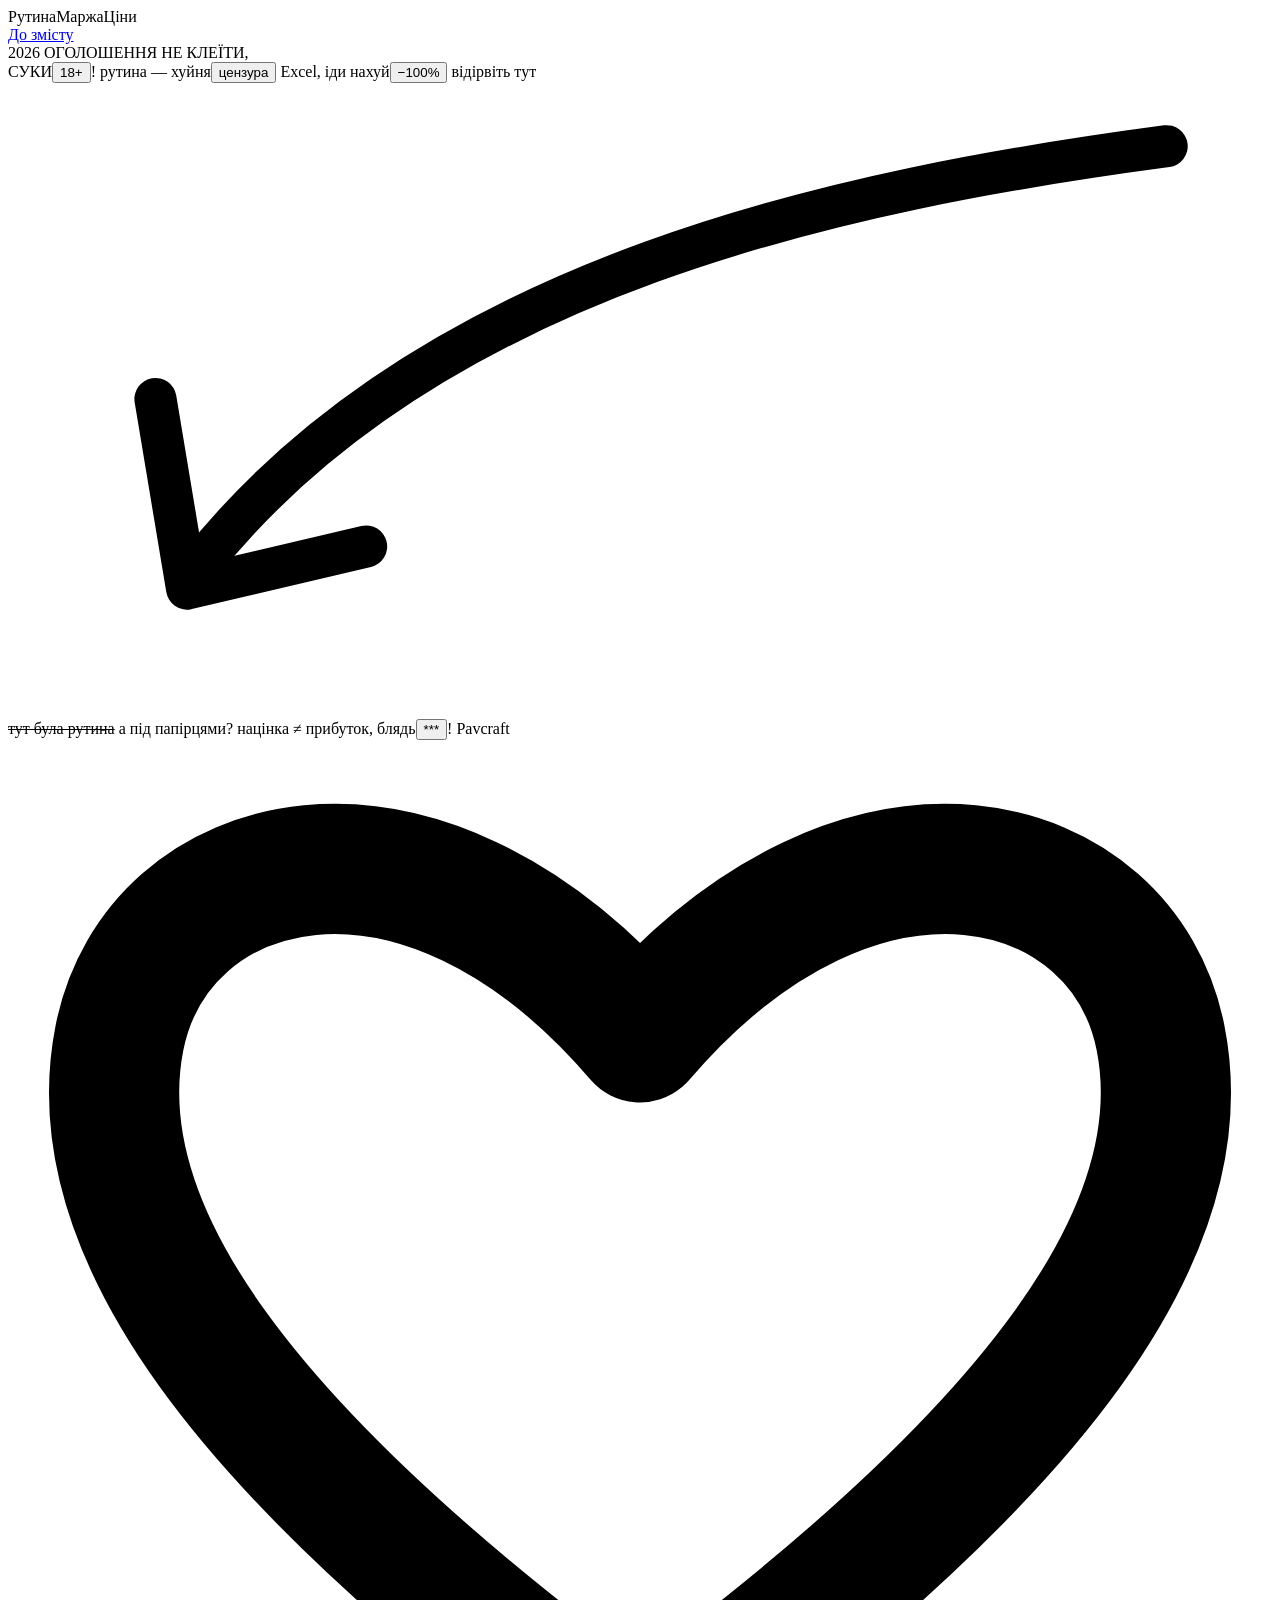
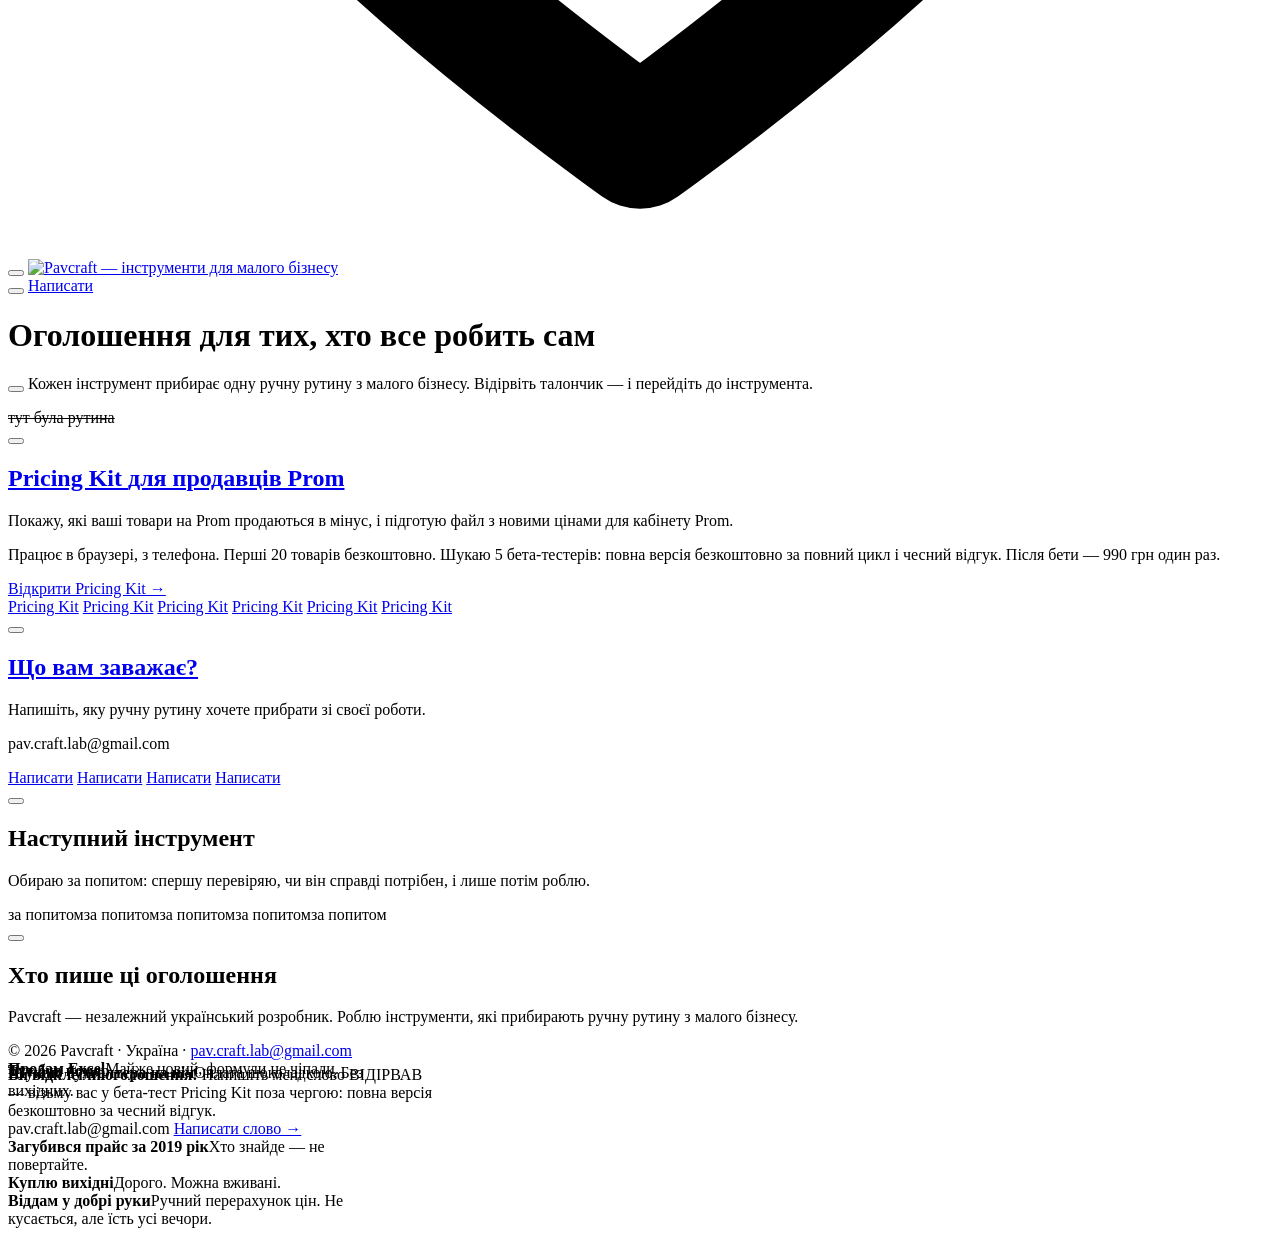
==== commit ee0ec485: "Home: old notices under papers, beta promo word" ====
--- a/public/index.html
+++ b/public/index.html
@@ -1,256 +1,288 @@
-<!doctype html>
-<html lang="uk">
-<head>
-<meta charset="utf-8">
-<meta name="viewport" content="width=device-width, initial-scale=1">
-<title>Pavcraft — інструменти для малого бізнесу</title>
-<meta name="description" content="Pavcraft — незалежний український розробник. Інструменти, які прибирають ручну рутину з малого бізнесу. Перший — Pricing Kit: ціни й маржа для продавців Prom.">
-<link rel="canonical" href="https://pavcraft.com/">
-<meta property="og:type" content="website">
-<meta property="og:url" content="https://pavcraft.com/">
-<meta property="og:title" content="Pavcraft — інструменти для малого бізнесу">
-<meta property="og:description" content="Кожен інструмент прибирає одну ручну рутину. Перший — Pricing Kit для продавців Prom.">
-<meta property="og:locale" content="uk_UA">
-<meta name="theme-color" content="#D9FF41">
-<link rel="icon" href="/favicon-home.svg" type="image/svg+xml">
-<link rel="preload" href="/fonts/playpen-cyrillic.woff2" as="font" type="font/woff2" crossorigin>
-<link rel="preload" href="/fonts/shantell-cyrillic.woff2" as="font" type="font/woff2" crossorigin>
-<link rel="stylesheet" href="/assets/wall.css?v=19">
-</head>
-<body>
-<div class="bigwords" aria-hidden="true"><span class="bw1">Рутина</span><span class="bw2">Маржа</span><span class="bw3">Ціни</span></div>
-<a class="skip" href="#main">До змісту</a>
-<div class="wrap">
-
-  <div class="graffiti" aria-hidden="true">
-    <span class="g-year">2026</span>
-    <span class="g-noads">ОГОЛОШЕННЯ НЕ КЛЕЇТИ,<br><span class="cz">СУКИ<button class="sticker st-round" type="button" tabindex="-1">18+</button></span>!</span>
-    <span class="g-rut">рутина — <span class="cz">хуйня<button class="sticker st-tape" type="button" tabindex="-1">цензура</button></span></span>
-    <span class="g-excel">Excel, іди <span class="cz">нахуй<button class="sticker st-price" type="button" tabindex="-1">−100%</button></span></span>
-    <span class="g-tear">відірвіть тут
-      <svg viewBox="0 0 120 60" fill="none" stroke="currentColor" stroke-width="4" stroke-linecap="round" stroke-linejoin="round"><path d="M110 6 C 80 10, 40 18, 18 46"/><path d="M14 30 L 17 48 L 34 44"/></svg>
-    </span>
-    <span class="g-was"><s>тут була рутина</s></span>
-    <span class="g-fop">націнка ≠ прибуток, <span class="cz">блядь<button class="sticker st-blue" type="button" tabindex="-1">***</button></span>!</span>
-    <span class="g-heart">Pavcraft
-      <svg viewBox="0 0 34 30" fill="none" stroke="currentColor" stroke-width="3.5" stroke-linecap="round" stroke-linejoin="round"><path d="M17 27 C 6 19, 2 13, 3 8 C 4 3, 11 1, 17 8 C 23 1, 30 3, 31 8 C 32 13, 28 19, 17 27 Z"/></svg>
-    </span>
-  </div>
-
-  <header class="strip">
-    <div class="paper brand" data-drag="brand">
-      <button class="tape small" type="button" aria-label="Відклеїти табличку Pavcraft. Переміщуйте стрілками клавіатури"></button>
-      <a href="/"><img class="logo" src="/brand/logo-ink.svg" width="282" height="56" alt="Pavcraft — інструменти для малого бізнесу"></a>
-    </div>
-    <nav class="paper slip" data-drag="nav" aria-label="Контакти">
-      <button class="tape small" type="button" aria-label="Відклеїти записку «Написати». Переміщуйте стрілками клавіатури"></button>
-      <a href="mailto:pav.craft.lab@gmail.com" aria-label="Написати Pavcraft на пошту">Написати</a>
-    </nav>
-  </header>
-
-  <main id="main">
-    <div class="hero">
-      <h1>Оголошення для тих, хто все робить сам</h1>
-      <p class="paper note" data-drag="note">
-        <button class="tape" type="button" aria-label="Відклеїти записку. Переміщуйте стрілками клавіатури" style="--tape-w:90px;--tape-r:4deg"></button>
-        Кожен інструмент прибирає одну ручну рутину з малого бізнесу. Відірвіть талончик — і перейдіть до інструмента.
-      </p>
-      <span class="g-hero" aria-hidden="true"><s>тут була рутина</s></span>
-    </div>
-
-    <div class="notices">
-      <article class="paper notice pk" data-drag="pk" aria-labelledby="n-pk">
-        <button class="tape" type="button" aria-label="Відклеїти оголошення Pricing Kit. Переміщуйте стрілками клавіатури"></button>
-        <div class="sheet">
-          <h2 id="n-pk"><a href="/pricing-kit/">Pricing Kit <span class="for">для продавців Prom</span></a></h2>
-          <p>Покажу, які ваші товари на Prom продаються в мінус, і підготую файл з новими цінами для кабінету Prom.</p>
-          <p class="meta">Працює в браузері, з телефона. Перші 20 товарів безкоштовно. <span class="pen">Шукаю 5 бета-тестерів:</span> повна версія безкоштовно за повний цикл і чесний відгук. Після бети — 990 грн один раз.</p>
-          <a class="open" href="/pricing-kit/">Відкрити Pricing Kit →</a>
-        </div>
-        <div class="tabs" aria-hidden="true">
-          <span class="tab gone"></span>
-          <a class="tab" href="/pricing-kit/" tabindex="-1"><span>Pricing Kit</span></a>
-          <a class="tab" href="/pricing-kit/" tabindex="-1"><span>Pricing Kit</span></a>
-          <a class="tab" href="/pricing-kit/" tabindex="-1"><span>Pricing Kit</span></a>
-          <a class="tab" href="/pricing-kit/" tabindex="-1"><span>Pricing Kit</span></a>
-          <a class="tab" href="/pricing-kit/" tabindex="-1"><span>Pricing Kit</span></a>
-          <a class="tab" href="/pricing-kit/" tabindex="-1"><span>Pricing Kit</span></a>
-        </div>
-      </article>
-
-      <article class="paper notice ask" data-drag="ask" aria-labelledby="n-ask">
-        <button class="tape" type="button" aria-label="Відклеїти оголошення «Що вам заважає?». Переміщуйте стрілками клавіатури"></button>
-        <div class="sheet">
-          <h2 id="n-ask"><a href="mailto:pav.craft.lab@gmail.com?subject=Pavcraft%20%E2%80%94%20%D1%80%D1%83%D1%82%D0%B8%D0%BD%D0%B0">Що вам заважає?</a></h2>
-          <p>Напишіть, яку ручну рутину хочете прибрати зі своєї роботи.</p>
-          <p class="meta">pav.craft.lab@gmail.com</p>
-        </div>
-        <div class="tabs" aria-hidden="true">
-          <a class="tab" href="mailto:pav.craft.lab@gmail.com?subject=Pavcraft%20%E2%80%94%20%D1%80%D1%83%D1%82%D0%B8%D0%BD%D0%B0" tabindex="-1"><span>Написати</span></a>
-          <a class="tab" href="mailto:pav.craft.lab@gmail.com?subject=Pavcraft%20%E2%80%94%20%D1%80%D1%83%D1%82%D0%B8%D0%BD%D0%B0" tabindex="-1"><span>Написати</span></a>
-          <span class="tab gone"></span>
-          <a class="tab" href="mailto:pav.craft.lab@gmail.com?subject=Pavcraft%20%E2%80%94%20%D1%80%D1%83%D1%82%D0%B8%D0%BD%D0%B0" tabindex="-1"><span>Написати</span></a>
-          <a class="tab" href="mailto:pav.craft.lab@gmail.com?subject=Pavcraft%20%E2%80%94%20%D1%80%D1%83%D1%82%D0%B8%D0%BD%D0%B0" tabindex="-1"><span>Написати</span></a>
-        </div>
-      </article>
-
-      <article class="paper notice old next" data-drag="next" aria-labelledby="n-next">
-        <button class="tape" type="button" aria-label="Відклеїти оголошення «Наступний інструмент». Переміщуйте стрілками клавіатури"></button>
-        <div class="sheet">
-          <h2 id="n-next">Наступний інструмент</h2>
-          <p>Обираю за попитом: спершу перевіряю, чи він справді потрібен, і лише потім роблю.</p>
-        </div>
-        <div class="tabs" aria-hidden="true">
-          <span class="tab"><span>за попитом</span></span><span class="tab"><span>за попитом</span></span><span class="tab"><span>за попитом</span></span><span class="tab"><span>за попитом</span></span><span class="tab"><span>за попитом</span></span>
-        </div>
-      </article>
-
-      <article class="paper notice about" data-drag="about" aria-labelledby="n-about">
-        <button class="tape" type="button" aria-label="Відклеїти записку «Хто пише ці оголошення». Переміщуйте стрілками клавіатури"></button>
-        <div class="sheet">
-          <h2 id="n-about">Хто пише ці оголошення</h2>
-          <p>Pavcraft — незалежний український розробник. Роблю інструменти, які прибирають ручну рутину з малого бізнесу.</p>
-        </div>
-      </article>
-    </div>
-  </main>
-
-  <footer class="foot">
-    <span>© 2026 Pavcraft · Україна · <a href="mailto:pav.craft.lab@gmail.com">pav.craft.lab@gmail.com</a></span>
-    <button class="reset" type="button" hidden>Повісити все як було</button>
-    <span class="sr" aria-live="polite" id="wall-live"></span>
-  </footer>
-</div>
-<script>
-(function(){
-  var KEY='pavcraft-wall-v2'+(matchMedia('(max-width:860px)').matches?'-m':'-d'), reduce=matchMedia('(prefers-reduced-motion: reduce)').matches;
-  var store={}; try{store=JSON.parse(localStorage.getItem(KEY)||'{}')}catch(e){}
-  var reset=document.querySelector('.reset'), live=document.getElementById('wall-live'), top=10, papers=[].slice.call(document.querySelectorAll('[data-drag]'));
-  function save(){try{localStorage.setItem(KEY,JSON.stringify(store))}catch(e){} reset.hidden=!Object.keys(store).length}
-  function apply(el){var s=store[el.dataset.drag]; if(!s)return; el.style.setProperty('--dx',s.dx+'px');el.style.setProperty('--dy',s.dy+'px');el.style.setProperty('--r',s.r+'deg');el.style.zIndex=s.z; top=Math.max(top,s.z)}
-  function unapply(el){el.style.removeProperty('--dx');el.style.removeProperty('--dy');el.style.removeProperty('--r');el.style.zIndex=''}
-  // keep a stuck paper fully on the wall: inside the viewport width and below the top of the page
-  function fit(el){var s=store[el.dataset.drag]; if(!s)return; var r=el.getBoundingClientRect(), vw=document.documentElement.clientWidth, m=6;
-    if(r.width<vw-2*m){ if(r.left<m)s.dx+=m-r.left; else if(r.right>vw-m)s.dx-=r.right-(vw-m); } else s.dx-=r.left;
-    var docTop=r.top+scrollY; if(docTop<m+20)s.dy+=m+20-docTop;
-    s.dx=Math.round(s.dx); s.dy=Math.round(s.dy); apply(el)}
-  papers.forEach(function(el){apply(el);fit(el)}); reset.hidden=!Object.keys(store).length;
-  function refit(){papers.forEach(function(el){if(store[el.dataset.drag])fit(el)});save()}
-  if(document.fonts&&document.fonts.ready)document.fonts.ready.then(refit); addEventListener('resize',refit);
-
-  var drag=null, moved=false;
-  function start(el,e,immediate){
-    var s=store[el.dataset.drag]||{dx:0,dy:0};
-    drag={el:el,id:e.pointerId,x:e.clientX,y:e.clientY,dx:s.dx,dy:s.dy,on:immediate};
-    // capture only once a real drag begins, so a plain click still reaches links and stickers inside
-    if(immediate){lift(el);try{el.setPointerCapture(e.pointerId)}catch(_){}}
-  }
-  function lift(el){var sel=window.getSelection&&window.getSelection(); if(sel)sel.removeAllRanges(); el.classList.remove('settle');el.classList.add('lifted');el.style.zIndex=++top;document.body.style.userSelect='none'}
-  document.addEventListener('pointerdown',function(e){
-    moved=false;
-    if(e.button!==0)return;
-    var tape=e.target.closest('.tape'), el=e.target.closest('[data-drag]');
-    if(!el)return;
-    if(e.target.closest('a.tab'))return;
-    if(tape){e.preventDefault();start(el,e,true);return}
-    if(e.pointerType==='mouse'){e.preventDefault();start(el,e,false);return}
-    // touch: hold still for a moment to pick a thing up; a normal swipe keeps scrolling the page
-    var h={el:el,id:e.pointerId,x:e.clientX,y:e.clientY}; hold=h;
-    h.timer=setTimeout(function(){if(hold===h){hold=null;start(el,{pointerId:h.id,clientX:h.x,clientY:h.y},true)}},320);
-  });
-  var hold=null;
-  document.addEventListener('dragstart',function(e){if(e.target.closest&&e.target.closest('[data-drag]'))e.preventDefault()});
-  document.addEventListener('touchmove',function(e){if(drag&&drag.on)e.preventDefault()},{passive:false});
-  document.addEventListener('pointermove',function(e){
-    if(hold&&e.pointerId===hold.id&&Math.abs(e.clientX-hold.x)+Math.abs(e.clientY-hold.y)>8){clearTimeout(hold.timer);hold=null}
-    if(!drag||e.pointerId!==drag.id)return;
-    var mx=e.clientX-drag.x,my=e.clientY-drag.y;
-    if(!drag.on){if(Math.abs(mx)+Math.abs(my)<5)return;drag.on=true;lift(drag.el);try{drag.el.setPointerCapture(drag.id)}catch(_){}}
-    moved=true;
-    drag.el.style.setProperty('--dx',(drag.dx+mx)+'px');drag.el.style.setProperty('--dy',(drag.dy+my)+'px');
-  });
-  function end(e){
-    if(hold&&e.pointerId===hold.id){clearTimeout(hold.timer);hold=null}
-    if(!drag||e.pointerId!==drag.id)return;
-    var el=drag.el;
-    if(drag.on){
-      el.classList.remove('lifted');
-      if(e.type==='pointercancel'){ if(store[el.dataset.drag])apply(el); else unapply(el); moved=false; }
-      else if(Math.abs(e.clientX-drag.x)+Math.abs(e.clientY-drag.y)<3){ if(store[el.dataset.drag])apply(el); else unapply(el); }
-      else{
-        var r=Math.round((Math.random()*6-3)*10)/10;
-        store[el.dataset.drag]={dx:Math.round(drag.dx+(e.clientX-drag.x)),dy:Math.round(drag.dy+(e.clientY-drag.y)),r:r,z:top};
-        el.classList.remove('settle'); apply(el); fit(el); save();
-      }
-    }
-    document.body.style.userSelect=''; drag=null;
-  }
-  document.addEventListener('pointerup',end); document.addEventListener('pointercancel',end);
-  document.addEventListener('click',function(e){if(moved&&e.target.closest('[data-drag]')){e.preventDefault();e.stopPropagation();moved=false}},true);
-
-  document.addEventListener('keydown',function(e){
-    var tape=e.target.closest&&e.target.closest('.tape'); if(!tape)return;
-    var k={ArrowLeft:[-1,0],ArrowRight:[1,0],ArrowUp:[0,-1],ArrowDown:[0,1]}[e.key]; if(!k)return;
-    e.preventDefault(); var el=tape.closest('[data-drag]'), s=store[el.dataset.drag]||{dx:0,dy:0,r:parseFloat(getComputedStyle(el).getPropertyValue('--r'))||0}, step=e.shiftKey?48:16;
-    store[el.dataset.drag]={dx:s.dx+k[0]*step,dy:s.dy+k[1]*step,r:s.r,z:++top}; apply(el); fit(el); save();
-    live.textContent='';setTimeout(function(){live.textContent='Переклеєно'},30);
-  });
-  reset.addEventListener('click',function(){store={};save();papers.forEach(unapply);live.textContent='Усе повішено як було'});
-
-  // tear-off tabs: press, pull and the tab comes off in your hand; a plain tap tears it too
-  var pull=null, pulled=false;
-  function go(t,delay){setTimeout(function(){location.href=t.href},delay)}
-  document.addEventListener('pointerdown',function(e){
-    var t=e.target.closest('a.tab'); if(!t||e.button!==0)return;
-    pulled=false; pull={t:t,id:e.pointerId,x:e.clientX,y:e.clientY,r:t.getBoundingClientRect(),ghost:null,armed:e.pointerType!=='touch'};
-    // on touch the tab must be held still for a moment before it can be pulled, so a swipe over it still scrolls the page
-    if(!pull.armed){var p0=pull;p0.timer=setTimeout(function(){if(pull===p0){p0.armed=true;t.classList.add('armed');try{t.setPointerCapture(p0.id)}catch(_){}}},260)}
-    else try{t.setPointerCapture(e.pointerId)}catch(_){}
-  });
-  document.addEventListener('pointermove',function(e){
-    if(!pull||e.pointerId!==pull.id)return;
-    var dx=e.clientX-pull.x, dy=e.clientY-pull.y, d=Math.sqrt(dx*dx+dy*dy);
-    if(!pull.armed){ if(d>8){clearTimeout(pull.timer);pull=null} return; }
-    if(d<6&&!pull.ghost)return;
-    pulled=true;
-    if(!pull.ghost){
-      if(d<70){ pull.t.classList.add('pulling'); pull.t.style.transform='rotate('+Math.max(-35,Math.min(35,-dx*.45))+'deg) translateY('+Math.max(0,dy)*.18+'px)'; return; }
-      var g=pull.t.cloneNode(true), r=pull.r;
-      g.classList.remove('pulling'); g.classList.add('tab-ghost'); g.removeAttribute('href'); g.style.transform='';
-      g.style.cssText+=';left:'+r.left+'px;top:'+r.top+'px;width:'+r.width+'px;height:'+r.height+'px;background:'+getComputedStyle(pull.t).backgroundColor;
-      document.body.appendChild(g); pull.ghost=g;
-      pull.t.style.transform=''; pull.t.classList.remove('pulling'); pull.t.classList.add('gone');
-    }
-    pull.ghost.style.transform='translate('+dx+'px,'+dy+'px) rotate('+(dx*.06)+'deg)';
-  });
-  function release(e){
-    if(!pull||e.pointerId!==pull.id)return;
-    var p=pull; pull=null; clearTimeout(p.timer); p.t.classList.remove('armed');
-    if(p.ghost){
-      if(e.type==='pointercancel'){p.ghost.remove();p.t.classList.remove('gone');return}
-      var dx=e.clientX-p.x, dy=e.clientY-p.y;
-      if(!reduce){p.ghost.style.transition='transform .4s cubic-bezier(.5,0,.75,0),opacity .4s';p.ghost.style.transform='translate('+(dx+20)+'px,'+(dy+220)+'px) rotate('+(dx*.06+40)+'deg)';p.ghost.style.opacity='0'}
-      setTimeout(function(){p.ghost.remove()},420); go(p.t,reduce||/^mailto:/.test(p.t.href)?0:300);
-    } else if(pulled){ p.t.classList.remove('pulling'); p.t.style.transform=''; }
-  }
-  document.addEventListener('pointerup',release); document.addEventListener('pointercancel',release);
-  document.addEventListener('contextmenu',function(e){if(e.target.closest('a.tab'))e.preventDefault()});
-  document.addEventListener('touchmove',function(e){if(pull&&pull.armed)e.preventDefault()},{passive:false});
-  // coming back with the Back button: hang the torn tabs back
-  addEventListener('pageshow',function(){[].forEach.call(document.querySelectorAll('a.tab.gone,a.tab.tearing'),function(t){t.classList.remove('gone','tearing')});[].forEach.call(document.querySelectorAll('.tab-ghost'),function(g){g.remove()})});
-  document.addEventListener('click',function(e){
-    var t=e.target.closest('a.tab'); if(!t)return;
-    if(pulled){e.preventDefault();pulled=false;return}
-    if(reduce||e.button!==0||e.metaKey||e.ctrlKey||e.shiftKey||e.altKey)return;
-    e.preventDefault(); t.classList.add('tearing'); go(t,/^mailto:/.test(t.href)?0:380);
-  });
-
-  // censor stickers: tap to peel off and see what was written underneath
-  document.addEventListener('click',function(e){
-    var s=e.target.closest('.sticker'); if(!s)return;
-    s.classList.add('peeled'); setTimeout(function(){s.style.display='none'},560);
-  });
-})();
-</script>
-</body>
-</html>
+<!doctype html>
+<html lang="uk">
+<head>
+<meta charset="utf-8">
+<meta name="viewport" content="width=device-width, initial-scale=1">
+<title>Pavcraft — інструменти для малого бізнесу</title>
+<meta name="description" content="Pavcraft — незалежний український розробник. Інструменти, які прибирають ручну рутину з малого бізнесу. Перший — Pricing Kit: ціни й маржа для продавців Prom.">
+<link rel="canonical" href="https://pavcraft.com/">
+<meta property="og:type" content="website">
+<meta property="og:url" content="https://pavcraft.com/">
+<meta property="og:title" content="Pavcraft — інструменти для малого бізнесу">
+<meta property="og:description" content="Кожен інструмент прибирає одну ручну рутину. Перший — Pricing Kit для продавців Prom.">
+<meta property="og:locale" content="uk_UA">
+<meta name="theme-color" content="#D9FF41">
+<link rel="icon" href="/favicon-home.svg" type="image/svg+xml">
+<link rel="preload" href="/fonts/playpen-cyrillic.woff2" as="font" type="font/woff2" crossorigin>
+<link rel="preload" href="/fonts/shantell-cyrillic.woff2" as="font" type="font/woff2" crossorigin>
+<link rel="stylesheet" href="/assets/wall.css?v=27">
+</head>
+<body>
+<div class="bigwords" aria-hidden="true"><span class="bw1">Рутина</span><span class="bw2">Маржа</span><span class="bw3">Ціни</span></div>
+<a class="skip" href="#main">До змісту</a>
+<div class="wrap">
+
+  <div class="graffiti" aria-hidden="true">
+    <span class="g-year">2026</span>
+    <span class="g-noads">ОГОЛОШЕННЯ НЕ КЛЕЇТИ,<br><span class="cz">СУКИ<button class="sticker st-round" type="button" tabindex="-1">18+</button></span>!</span>
+    <span class="g-rut">рутина — <span class="cz">хуйня<button class="sticker st-tape" type="button" tabindex="-1">цензура</button></span></span>
+    <span class="g-excel">Excel, іди <span class="cz">нахуй<button class="sticker st-price" type="button" tabindex="-1">−100%</button></span></span>
+    <span class="g-tear">відірвіть тут
+      <svg viewBox="0 0 120 60" fill="none" stroke="currentColor" stroke-width="4" stroke-linecap="round" stroke-linejoin="round"><path d="M110 6 C 80 10, 40 18, 18 46"/><path d="M14 30 L 17 48 L 34 44"/></svg>
+    </span>
+    <span class="g-was"><s>тут була рутина</s></span>
+    <span class="g-peek">а під папірцями?</span>
+    <span class="g-fop">націнка ≠ прибуток, <span class="cz">блядь<button class="sticker st-blue" type="button" tabindex="-1">***</button></span>!</span>
+    <span class="g-heart">Pavcraft
+      <svg viewBox="0 0 34 30" fill="none" stroke="currentColor" stroke-width="3.5" stroke-linecap="round" stroke-linejoin="round"><path d="M17 27 C 6 19, 2 13, 3 8 C 4 3, 11 1, 17 8 C 23 1, 30 3, 31 8 C 32 13, 28 19, 17 27 Z"/></svg>
+    </span>
+  </div>
+
+  <header class="strip">
+    <div class="paper brand" data-drag="brand">
+      <button class="tape small" type="button" aria-label="Відклеїти табличку Pavcraft. Переміщуйте стрілками клавіатури"></button>
+      <a href="/"><img class="logo" src="/brand/logo-ink.svg" width="282" height="56" alt="Pavcraft — інструменти для малого бізнесу"></a>
+    </div>
+    <nav class="paper slip" data-drag="nav" aria-label="Контакти">
+      <button class="tape small" type="button" aria-label="Відклеїти записку «Написати». Переміщуйте стрілками клавіатури"></button>
+      <a href="mailto:pav.craft.lab@gmail.com" aria-label="Написати Pavcraft на пошту">Написати</a>
+    </nav>
+  </header>
+
+  <main id="main">
+    <div class="hero">
+      <h1>Оголошення для тих, хто все робить сам</h1>
+      <p class="paper note" data-drag="note">
+        <button class="tape" type="button" aria-label="Відклеїти записку. Переміщуйте стрілками клавіатури" style="--tape-w:90px;--tape-r:4deg"></button>
+        Кожен інструмент прибирає одну ручну рутину з малого бізнесу. Відірвіть талончик — і перейдіть до інструмента.
+      </p>
+      <span class="g-hero" aria-hidden="true"><s>тут була рутина</s></span>
+    </div>
+
+    <div class="notices">
+      <article class="paper notice pk" data-drag="pk" aria-labelledby="n-pk">
+        <button class="tape" type="button" aria-label="Відклеїти оголошення Pricing Kit. Переміщуйте стрілками клавіатури"></button>
+        <div class="sheet">
+          <h2 id="n-pk"><a href="/pricing-kit/">Pricing Kit <span class="for">для продавців Prom</span></a></h2>
+          <p>Покажу, які ваші товари на Prom продаються в мінус, і підготую файл з новими цінами для кабінету Prom.</p>
+          <p class="meta">Працює в браузері, з телефона. Перші 20 товарів безкоштовно. <span class="pen">Шукаю 5 бета-тестерів:</span> повна версія безкоштовно за повний цикл і чесний відгук. Після бети — 990 грн один раз.</p>
+          <a class="open" href="/pricing-kit/">Відкрити Pricing Kit →</a>
+        </div>
+        <div class="tabs" aria-hidden="true">
+          <span class="tab gone"></span>
+          <a class="tab" href="/pricing-kit/" tabindex="-1"><span>Pricing Kit</span></a>
+          <a class="tab" href="/pricing-kit/" tabindex="-1"><span>Pricing Kit</span></a>
+          <a class="tab" href="/pricing-kit/" tabindex="-1"><span>Pricing Kit</span></a>
+          <a class="tab" href="/pricing-kit/" tabindex="-1"><span>Pricing Kit</span></a>
+          <a class="tab" href="/pricing-kit/" tabindex="-1"><span>Pricing Kit</span></a>
+          <a class="tab" href="/pricing-kit/" tabindex="-1"><span>Pricing Kit</span></a>
+        </div>
+      </article>
+
+      <article class="paper notice ask" data-drag="ask" aria-labelledby="n-ask">
+        <button class="tape" type="button" aria-label="Відклеїти оголошення «Що вам заважає?». Переміщуйте стрілками клавіатури"></button>
+        <div class="sheet">
+          <h2 id="n-ask"><a href="mailto:pav.craft.lab@gmail.com?subject=Pavcraft%20%E2%80%94%20%D1%80%D1%83%D1%82%D0%B8%D0%BD%D0%B0">Що вам заважає?</a></h2>
+          <p>Напишіть, яку ручну рутину хочете прибрати зі своєї роботи.</p>
+          <p class="meta">pav.craft.lab@gmail.com</p>
+        </div>
+        <div class="tabs" aria-hidden="true">
+          <a class="tab" href="mailto:pav.craft.lab@gmail.com?subject=Pavcraft%20%E2%80%94%20%D1%80%D1%83%D1%82%D0%B8%D0%BD%D0%B0" tabindex="-1"><span>Написати</span></a>
+          <a class="tab" href="mailto:pav.craft.lab@gmail.com?subject=Pavcraft%20%E2%80%94%20%D1%80%D1%83%D1%82%D0%B8%D0%BD%D0%B0" tabindex="-1"><span>Написати</span></a>
+          <span class="tab gone"></span>
+          <a class="tab" href="mailto:pav.craft.lab@gmail.com?subject=Pavcraft%20%E2%80%94%20%D1%80%D1%83%D1%82%D0%B8%D0%BD%D0%B0" tabindex="-1"><span>Написати</span></a>
+          <a class="tab" href="mailto:pav.craft.lab@gmail.com?subject=Pavcraft%20%E2%80%94%20%D1%80%D1%83%D1%82%D0%B8%D0%BD%D0%B0" tabindex="-1"><span>Написати</span></a>
+        </div>
+      </article>
+
+      <article class="paper notice old next" data-drag="next" aria-labelledby="n-next">
+        <button class="tape" type="button" aria-label="Відклеїти оголошення «Наступний інструмент». Переміщуйте стрілками клавіатури"></button>
+        <div class="sheet">
+          <h2 id="n-next">Наступний інструмент</h2>
+          <p>Обираю за попитом: спершу перевіряю, чи він справді потрібен, і лише потім роблю.</p>
+        </div>
+        <div class="tabs" aria-hidden="true">
+          <span class="tab"><span>за попитом</span></span><span class="tab"><span>за попитом</span></span><span class="tab"><span>за попитом</span></span><span class="tab"><span>за попитом</span></span><span class="tab"><span>за попитом</span></span>
+        </div>
+      </article>
+
+      <article class="paper notice about" data-drag="about" aria-labelledby="n-about">
+        <button class="tape" type="button" aria-label="Відклеїти записку «Хто пише ці оголошення». Переміщуйте стрілками клавіатури"></button>
+        <div class="sheet">
+          <h2 id="n-about">Хто пише ці оголошення</h2>
+          <p>Pavcraft — незалежний український розробник. Роблю інструменти, які прибирають ручну рутину з малого бізнесу.</p>
+        </div>
+      </article>
+    </div>
+  </main>
+
+  <footer class="foot">
+    <span>© 2026 Pavcraft · Україна · <a href="mailto:pav.craft.lab@gmail.com">pav.craft.lab@gmail.com</a></span>
+    <button class="reset" type="button" hidden>Повісити все як було</button>
+    <span class="sr" aria-live="polite" id="wall-live"></span>
+  </footer>
+</div>
+
+<!-- what was glued to the wall before: each old notice sits exactly under one paper and shows only when that paper is moved -->
+<div class="under">
+  <div class="old-ad" data-for="brand" aria-hidden="true"><b>Продам Excel</b><span class="more">Майже новий, формули не чіпали.</span></div>
+  <div class="old-ad mini" data-for="nav" aria-hidden="true"><b>Тут був номер</b></div>
+  <div class="old-ad" data-for="note" aria-hidden="true" style="--r:2deg"><b>Шукаю бухгалтера на ніч</b>Оплата шоколадкою. Без вихідних.</div>
+  <div class="old-ad promo" data-for="pk" style="--r:-1.5deg">
+    <b>Ви відклеїли оголошення!</b>
+    Напишіть мені слово <span class="code">ВІДІРВАВ</span> — візьму вас у бета-тест Pricing Kit поза чергою: повна версія безкоштовно за чесний відгук.<br><span class="mail">pav.craft.lab@gmail.com</span>
+    <a href="mailto:pav.craft.lab@gmail.com?subject=%D0%91%D0%B5%D1%82%D0%B0%20Pricing%20Kit%20%E2%80%94%20%D0%92%D0%86%D0%94%D0%86%D0%A0%D0%92%D0%90%D0%92">Написати слово →</a>
+  </div>
+  <div class="old-ad stubs" data-for="ask" aria-hidden="true" style="--r:3deg"><b>Загубився прайс за 2019 рік</b>Хто знайде — не повертайте.</div>
+  <div class="old-ad stubs" data-for="next" aria-hidden="true" style="--r:-3deg"><b>Куплю вихідні</b>Дорого. Можна вживані.</div>
+  <div class="old-ad" data-for="about" aria-hidden="true" style="--r:-2deg"><b>Віддам у добрі руки</b>Ручний перерахунок цін. Не кусається, але їсть усі вечори.</div>
+</div>
+<script>
+(function(){
+  var KEY='pavcraft-wall-v2'+(matchMedia('(max-width:860px)').matches?'-m':'-d'), reduce=matchMedia('(prefers-reduced-motion: reduce)').matches;
+  var store={}; try{store=JSON.parse(localStorage.getItem(KEY)||'{}')}catch(e){}
+  var reset=document.querySelector('.reset'), live=document.getElementById('wall-live'), top=10, papers=[].slice.call(document.querySelectorAll('[data-drag]'));
+  function save(){try{localStorage.setItem(KEY,JSON.stringify(store))}catch(e){} reset.hidden=!Object.keys(store).length; syncPromo()}
+  function apply(el){var s=store[el.dataset.drag]; if(!s)return; el.style.setProperty('--dx',s.dx+'px');el.style.setProperty('--dy',s.dy+'px');el.style.setProperty('--r',s.r+'deg');el.style.zIndex=s.z; top=Math.max(top,s.z)}
+  function unapply(el){el.style.removeProperty('--dx');el.style.removeProperty('--dy');el.style.removeProperty('--r');el.style.zIndex=''}
+  // keep a stuck paper fully on the wall: inside the viewport width and below the top of the page
+  function fit(el){var s=store[el.dataset.drag]; if(!s)return; var r=el.getBoundingClientRect(), vw=document.documentElement.clientWidth, m=6;
+    if(r.width<vw-2*m){ if(r.left<m)s.dx+=m-r.left; else if(r.right>vw-m)s.dx-=r.right-(vw-m); } else s.dx-=r.left;
+    var docTop=r.top+scrollY; if(docTop<m+20)s.dy+=m+20-docTop;
+    s.dx=Math.round(s.dx); s.dy=Math.round(s.dy); apply(el)}
+  papers.forEach(function(el){apply(el);fit(el)}); reset.hidden=!Object.keys(store).length;
+  function refit(){papers.forEach(function(el){if(store[el.dataset.drag])fit(el)});save()}
+  if(document.fonts&&document.fonts.ready)document.fonts.ready.then(refit); addEventListener('resize',refit);
+
+  var drag=null, moved=false;
+  function start(el,e,immediate){
+    var s=store[el.dataset.drag]||{dx:0,dy:0};
+    drag={el:el,id:e.pointerId,x:e.clientX,y:e.clientY,dx:s.dx,dy:s.dy,on:immediate};
+    // capture only once a real drag begins, so a plain click still reaches links and stickers inside
+    if(immediate){lift(el);try{el.setPointerCapture(e.pointerId)}catch(_){}}
+  }
+  function lift(el){var sel=window.getSelection&&window.getSelection(); if(sel)sel.removeAllRanges(); el.classList.remove('settle');el.classList.add('lifted');el.style.zIndex=++top;document.body.style.userSelect='none'}
+  document.addEventListener('pointerdown',function(e){
+    moved=false;
+    if(e.button!==0)return;
+    var tape=e.target.closest('.tape'), el=e.target.closest('[data-drag]');
+    if(!el)return;
+    if(e.target.closest('a.tab'))return;
+    if(tape){e.preventDefault();start(el,e,true);return}
+    if(e.pointerType==='mouse'){e.preventDefault();start(el,e,false);return}
+    // touch: hold still for a moment to pick a thing up; a normal swipe keeps scrolling the page
+    var h={el:el,id:e.pointerId,x:e.clientX,y:e.clientY}; hold=h;
+    h.timer=setTimeout(function(){if(hold===h){hold=null;start(el,{pointerId:h.id,clientX:h.x,clientY:h.y},true)}},320);
+  });
+  var hold=null;
+  document.addEventListener('dragstart',function(e){if(e.target.closest&&e.target.closest('[data-drag]'))e.preventDefault()});
+  document.addEventListener('touchmove',function(e){if(drag&&drag.on)e.preventDefault()},{passive:false});
+  document.addEventListener('pointermove',function(e){
+    if(hold&&e.pointerId===hold.id&&Math.abs(e.clientX-hold.x)+Math.abs(e.clientY-hold.y)>8){clearTimeout(hold.timer);hold=null}
+    if(!drag||e.pointerId!==drag.id)return;
+    var mx=e.clientX-drag.x,my=e.clientY-drag.y;
+    if(!drag.on){if(Math.abs(mx)+Math.abs(my)<5)return;drag.on=true;lift(drag.el);try{drag.el.setPointerCapture(drag.id)}catch(_){}}
+    moved=true;
+    drag.el.style.setProperty('--dx',(drag.dx+mx)+'px');drag.el.style.setProperty('--dy',(drag.dy+my)+'px');
+  });
+  function end(e){
+    if(hold&&e.pointerId===hold.id){clearTimeout(hold.timer);hold=null}
+    if(!drag||e.pointerId!==drag.id)return;
+    var el=drag.el;
+    if(drag.on){
+      el.classList.remove('lifted');
+      if(e.type==='pointercancel'){ if(store[el.dataset.drag])apply(el); else unapply(el); moved=false; }
+      else if(Math.abs(e.clientX-drag.x)+Math.abs(e.clientY-drag.y)<3){ if(store[el.dataset.drag])apply(el); else unapply(el); }
+      else{
+        var r=Math.round((Math.random()*6-3)*10)/10;
+        store[el.dataset.drag]={dx:Math.round(drag.dx+(e.clientX-drag.x)),dy:Math.round(drag.dy+(e.clientY-drag.y)),r:r,z:top};
+        el.classList.remove('settle'); apply(el); fit(el); save();
+      }
+    }
+    document.body.style.userSelect=''; drag=null;
+  }
+  document.addEventListener('pointerup',end); document.addEventListener('pointercancel',end);
+  document.addEventListener('click',function(e){if(moved&&e.target.closest('[data-drag]')){e.preventDefault();e.stopPropagation();moved=false}},true);
+
+  document.addEventListener('keydown',function(e){
+    var tape=e.target.closest&&e.target.closest('.tape'); if(!tape)return;
+    var k={ArrowLeft:[-1,0],ArrowRight:[1,0],ArrowUp:[0,-1],ArrowDown:[0,1]}[e.key]; if(!k)return;
+    e.preventDefault(); var el=tape.closest('[data-drag]'), s=store[el.dataset.drag]||{dx:0,dy:0,r:parseFloat(getComputedStyle(el).getPropertyValue('--r'))||0}, step=e.shiftKey?48:16;
+    store[el.dataset.drag]={dx:s.dx+k[0]*step,dy:s.dy+k[1]*step,r:s.r,z:++top}; apply(el); fit(el); save();
+    live.textContent='';setTimeout(function(){live.textContent='Переклеєно'},30);
+  });
+  reset.addEventListener('click',function(){store={};save();papers.forEach(unapply);live.textContent='Усе повішено як було'});
+
+  // tear-off tabs: press, pull and the tab comes off in your hand; a plain tap tears it too
+  var pull=null, pulled=false;
+  function go(t,delay){setTimeout(function(){location.href=t.href},delay)}
+  document.addEventListener('pointerdown',function(e){
+    var t=e.target.closest('a.tab'); if(!t||e.button!==0)return;
+    pulled=false; pull={t:t,id:e.pointerId,x:e.clientX,y:e.clientY,r:t.getBoundingClientRect(),ghost:null,armed:e.pointerType!=='touch'};
+    // on touch the tab must be held still for a moment before it can be pulled, so a swipe over it still scrolls the page
+    if(!pull.armed){var p0=pull;p0.timer=setTimeout(function(){if(pull===p0){p0.armed=true;t.classList.add('armed');try{t.setPointerCapture(p0.id)}catch(_){}}},260)}
+    else try{t.setPointerCapture(e.pointerId)}catch(_){}
+  });
+  document.addEventListener('pointermove',function(e){
+    if(!pull||e.pointerId!==pull.id)return;
+    var dx=e.clientX-pull.x, dy=e.clientY-pull.y, d=Math.sqrt(dx*dx+dy*dy);
+    if(!pull.armed){ if(d>8){clearTimeout(pull.timer);pull=null} return; }
+    if(d<6&&!pull.ghost)return;
+    pulled=true;
+    if(!pull.ghost){
+      if(d<70){ pull.t.classList.add('pulling'); pull.t.style.transform='rotate('+Math.max(-35,Math.min(35,-dx*.45))+'deg) translateY('+Math.max(0,dy)*.18+'px)'; return; }
+      var g=pull.t.cloneNode(true), r=pull.r;
+      g.classList.remove('pulling'); g.classList.add('tab-ghost'); g.removeAttribute('href'); g.style.transform='';
+      g.style.cssText+=';left:'+r.left+'px;top:'+r.top+'px;width:'+r.width+'px;height:'+r.height+'px;background:'+getComputedStyle(pull.t).backgroundColor;
+      document.body.appendChild(g); pull.ghost=g;
+      pull.t.style.transform=''; pull.t.classList.remove('pulling'); pull.t.classList.add('gone');
+    }
+    pull.ghost.style.transform='translate('+dx+'px,'+dy+'px) rotate('+(dx*.06)+'deg)';
+  });
+  function release(e){
+    if(!pull||e.pointerId!==pull.id)return;
+    var p=pull; pull=null; clearTimeout(p.timer); p.t.classList.remove('armed');
+    if(p.ghost){
+      if(e.type==='pointercancel'){p.ghost.remove();p.t.classList.remove('gone');return}
+      var dx=e.clientX-p.x, dy=e.clientY-p.y;
+      if(!reduce){p.ghost.style.transition='transform .4s cubic-bezier(.5,0,.75,0),opacity .4s';p.ghost.style.transform='translate('+(dx+20)+'px,'+(dy+220)+'px) rotate('+(dx*.06+40)+'deg)';p.ghost.style.opacity='0'}
+      setTimeout(function(){p.ghost.remove()},420); go(p.t,reduce||/^mailto:/.test(p.t.href)?0:300);
+    } else if(pulled){ p.t.classList.remove('pulling'); p.t.style.transform=''; }
+  }
+  document.addEventListener('pointerup',release); document.addEventListener('pointercancel',release);
+  document.addEventListener('contextmenu',function(e){if(e.target.closest('a.tab'))e.preventDefault()});
+  document.addEventListener('touchmove',function(e){if(pull&&pull.armed)e.preventDefault()},{passive:false});
+  // coming back with the Back button: hang the torn tabs back
+  addEventListener('pageshow',function(){[].forEach.call(document.querySelectorAll('a.tab.gone,a.tab.tearing'),function(t){t.classList.remove('gone','tearing')});[].forEach.call(document.querySelectorAll('.tab-ghost'),function(g){g.remove()})});
+  document.addEventListener('click',function(e){
+    var t=e.target.closest('a.tab'); if(!t)return;
+    if(pulled){e.preventDefault();pulled=false;return}
+    if(reduce||e.button!==0||e.metaKey||e.ctrlKey||e.shiftKey||e.altKey)return;
+    e.preventDefault(); t.classList.add('tearing'); go(t,/^mailto:/.test(t.href)?0:380);
+  });
+
+  // old notices under the papers: pin each one inside the untouched spot of its paper, so it only shows once that paper is moved
+  var ads=[].slice.call(document.querySelectorAll('.old-ad'));
+  function under(){ads.forEach(function(ad){
+    var p=document.querySelector('[data-drag="'+ad.dataset.for+'"]'); if(!p)return;
+    var x=0,y=0,n=p; while(n&&n!==document.body){x+=n.offsetLeft;y+=n.offsetTop;n=n.offsetParent}
+    var sh=p.querySelector('.sheet'),w=p.offsetWidth,h=sh?sh.offsetTop+sh.offsetHeight:p.offsetHeight,i=Math.max(8,Math.min(26,w*.07,h*.12)),aw=Math.min(w-2*i,ad.classList.contains('promo')?430:360);
+    ad.style.left=Math.round(x+(w-aw)/2)+'px'; ad.style.top=Math.round(y+i)+'px'; ad.style.width=Math.round(aw)+'px'; ad.style.maxHeight=Math.round(h-2*i)+'px';
+    ad.classList.add('placed');
+  })}
+  // the promo stays out of reach for keyboard and screen readers until its paper is moved
+  function syncPromo(){var pr=document.querySelector('.old-ad.promo'); if(!pr)return; var open=!!store.pk;
+    if(open&&pr.inert&&live)live.textContent='Під оголошенням Pricing Kit знайшлося старе оголошення з кодовим словом';
+    pr.inert=!open; pr.setAttribute('aria-hidden',open?'false':'true')}
+  syncPromo();
+  under(); if(document.fonts&&document.fonts.ready)document.fonts.ready.then(under); addEventListener('resize',under);
+
+  // censor stickers: tap to peel off and see what was written underneath
+  document.addEventListener('click',function(e){
+    var s=e.target.closest('.sticker'); if(!s)return;
+    s.classList.add('peeled'); setTimeout(function(){s.style.display='none'},560);
+  });
+})();
+</script>
+</body>
+</html>
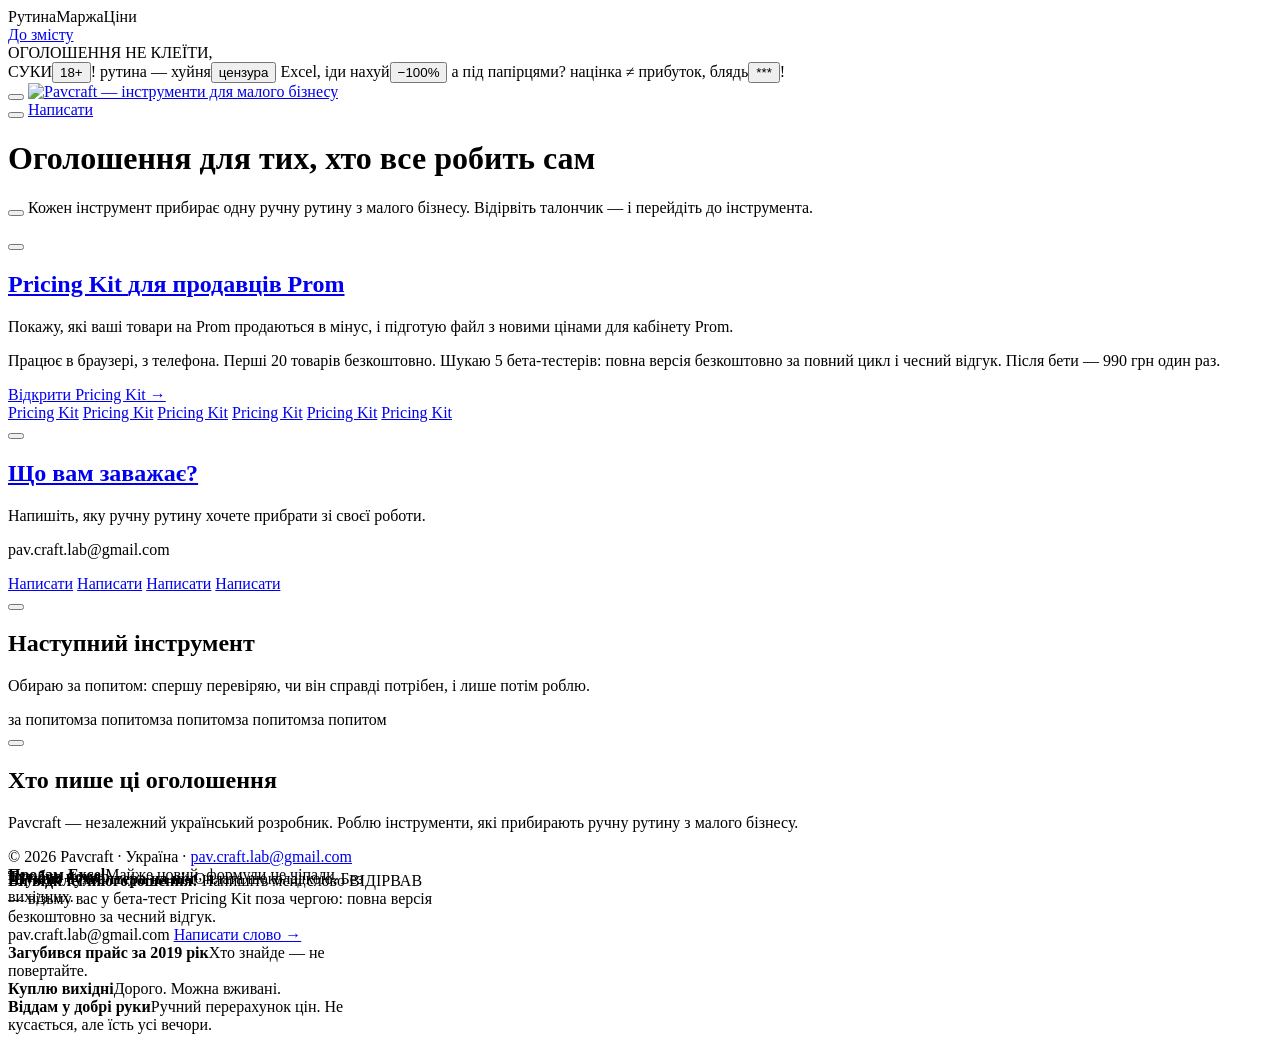
==== commit 230c2010: "Home: dark wall, fewer scribbles, phone footer fixes" ====
--- a/public/index.html
+++ b/public/index.html
@@ -11,11 +11,11 @@
 <meta property="og:title" content="Pavcraft — інструменти для малого бізнесу">
 <meta property="og:description" content="Кожен інструмент прибирає одну ручну рутину. Перший — Pricing Kit для продавців Prom.">
 <meta property="og:locale" content="uk_UA">
-<meta name="theme-color" content="#D9FF41">
+<meta name="theme-color" content="#22301A">
 <link rel="icon" href="/favicon-home.svg" type="image/svg+xml">
 <link rel="preload" href="/fonts/playpen-cyrillic.woff2" as="font" type="font/woff2" crossorigin>
 <link rel="preload" href="/fonts/shantell-cyrillic.woff2" as="font" type="font/woff2" crossorigin>
-<link rel="stylesheet" href="/assets/wall.css?v=27">
+<link rel="stylesheet" href="/assets/wall.css?v=34">
 </head>
 <body>
 <div class="bigwords" aria-hidden="true"><span class="bw1">Рутина</span><span class="bw2">Маржа</span><span class="bw3">Ціни</span></div>
@@ -23,19 +23,11 @@
 <div class="wrap">
 
   <div class="graffiti" aria-hidden="true">
-    <span class="g-year">2026</span>
     <span class="g-noads">ОГОЛОШЕННЯ НЕ КЛЕЇТИ,<br><span class="cz">СУКИ<button class="sticker st-round" type="button" tabindex="-1">18+</button></span>!</span>
     <span class="g-rut">рутина — <span class="cz">хуйня<button class="sticker st-tape" type="button" tabindex="-1">цензура</button></span></span>
     <span class="g-excel">Excel, іди <span class="cz">нахуй<button class="sticker st-price" type="button" tabindex="-1">−100%</button></span></span>
-    <span class="g-tear">відірвіть тут
-      <svg viewBox="0 0 120 60" fill="none" stroke="currentColor" stroke-width="4" stroke-linecap="round" stroke-linejoin="round"><path d="M110 6 C 80 10, 40 18, 18 46"/><path d="M14 30 L 17 48 L 34 44"/></svg>
-    </span>
-    <span class="g-was"><s>тут була рутина</s></span>
     <span class="g-peek">а під папірцями?</span>
     <span class="g-fop">націнка ≠ прибуток, <span class="cz">блядь<button class="sticker st-blue" type="button" tabindex="-1">***</button></span>!</span>
-    <span class="g-heart">Pavcraft
-      <svg viewBox="0 0 34 30" fill="none" stroke="currentColor" stroke-width="3.5" stroke-linecap="round" stroke-linejoin="round"><path d="M17 27 C 6 19, 2 13, 3 8 C 4 3, 11 1, 17 8 C 23 1, 30 3, 31 8 C 32 13, 28 19, 17 27 Z"/></svg>
-    </span>
   </div>
 
   <header class="strip">
@@ -56,7 +48,6 @@
         <button class="tape" type="button" aria-label="Відклеїти записку. Переміщуйте стрілками клавіатури" style="--tape-w:90px;--tape-r:4deg"></button>
         Кожен інструмент прибирає одну ручну рутину з малого бізнесу. Відірвіть талончик — і перейдіть до інструмента.
       </p>
-      <span class="g-hero" aria-hidden="true"><s>тут була рутина</s></span>
     </div>
 
     <div class="notices">
@@ -149,6 +140,8 @@
   function fit(el){var s=store[el.dataset.drag]; if(!s)return; var r=el.getBoundingClientRect(), vw=document.documentElement.clientWidth, m=6;
     if(r.width<vw-2*m){ if(r.left<m)s.dx+=m-r.left; else if(r.right>vw-m)s.dx-=r.right-(vw-m); } else s.dx-=r.left;
     var docTop=r.top+scrollY; if(docTop<m+20)s.dy+=m+20-docTop;
+    // and not below the end of the wall, so dragging down never makes the page longer
+    var docBot=r.bottom+scrollY, maxB=document.body.offsetHeight-m; if(docBot>maxB)s.dy-=docBot-maxB;
     s.dx=Math.round(s.dx); s.dy=Math.round(s.dy); apply(el)}
   papers.forEach(function(el){apply(el);fit(el)}); reset.hidden=!Object.keys(store).length;
   function refit(){papers.forEach(function(el){if(store[el.dataset.drag])fit(el)});save()}
